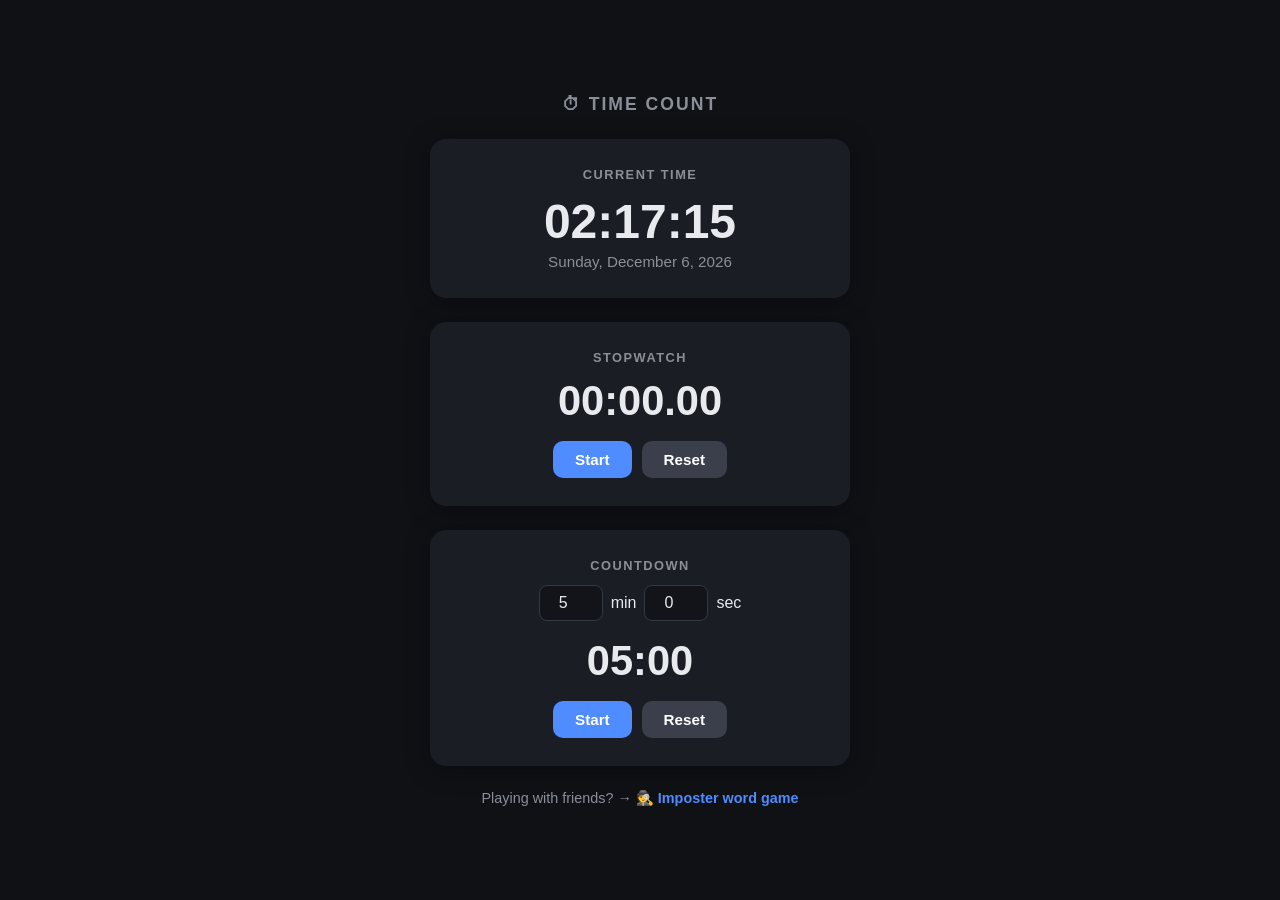
==== index.html @ ca18c896 "Add Imposter word game (pass-the-phone party game) Single-page, no-backend party game for a group sh" ====
<!DOCTYPE html>
<html lang="en">
<head>
<meta charset="UTF-8">
<meta name="viewport" content="width=device-width, initial-scale=1.0">
<title>Time Count</title>
<style>
  :root {
    --bg: #0f1115;
    --card: #1a1d24;
    --text: #e8eaed;
    --muted: #8a8f98;
    --accent: #4f8cff;
    --accent2: #34c77b;
    --danger: #ff5d5d;
  }
  * { margin: 0; padding: 0; box-sizing: border-box; }
  body {
    font-family: -apple-system, BlinkMacSystemFont, "Segoe UI", Roboto, sans-serif;
    background: var(--bg);
    color: var(--text);
    min-height: 100vh;
    display: flex;
    flex-direction: column;
    align-items: center;
    justify-content: center;
    gap: 24px;
    padding: 24px;
  }
  h1 { font-size: 1.1rem; font-weight: 600; color: var(--muted); letter-spacing: 2px; text-transform: uppercase; }
  .card {
    background: var(--card);
    border-radius: 16px;
    padding: 28px 36px;
    width: 100%;
    max-width: 420px;
    text-align: center;
    box-shadow: 0 4px 24px rgba(0,0,0,.35);
  }
  .card h2 { font-size: .8rem; font-weight: 600; color: var(--muted); letter-spacing: 1.5px; text-transform: uppercase; margin-bottom: 12px; }
  .clock { font-size: 3rem; font-weight: 700; font-variant-numeric: tabular-nums; }
  .date { color: var(--muted); margin-top: 4px; font-size: .95rem; }
  .display { font-size: 2.6rem; font-weight: 700; font-variant-numeric: tabular-nums; margin-bottom: 16px; }
  .btns { display: flex; gap: 10px; justify-content: center; flex-wrap: wrap; }
  button {
    border: none;
    border-radius: 10px;
    padding: 10px 22px;
    font-size: .95rem;
    font-weight: 600;
    cursor: pointer;
    color: #fff;
    background: var(--accent);
    transition: opacity .15s;
  }
  button:hover { opacity: .85; }
  button.stop { background: var(--danger); }
  button.reset { background: #3a3f4b; }
  .inputs { display: flex; gap: 8px; justify-content: center; margin-bottom: 16px; }
  .inputs input {
    width: 64px;
    padding: 8px;
    border-radius: 8px;
    border: 1px solid #333845;
    background: #12141a;
    color: var(--text);
    font-size: 1rem;
    text-align: center;
  }
  .inputs input:focus { outline: 2px solid var(--accent); border-color: transparent; }
  .done { color: var(--accent2); }
  .nav { color: var(--muted); font-size: .9rem; }
  .nav a { color: var(--accent); text-decoration: none; font-weight: 600; }
  .nav a:hover { text-decoration: underline; }
</style>
</head>
<body>

<h1>⏱ Time Count</h1>

<div class="card">
  <h2>Current Time</h2>
  <div class="clock" id="clock">--:--:--</div>
  <div class="date" id="date"></div>
</div>

<div class="card">
  <h2>Stopwatch</h2>
  <div class="display" id="swDisplay">00:00.00</div>
  <div class="btns">
    <button id="swStart">Start</button>
    <button id="swReset" class="reset">Reset</button>
  </div>
</div>

<div class="card">
  <h2>Countdown</h2>
  <div class="inputs">
    <input type="number" id="cdMin" min="0" max="999" value="5" aria-label="minutes"> <span style="align-self:center">min</span>
    <input type="number" id="cdSec" min="0" max="59" value="0" aria-label="seconds"> <span style="align-self:center">sec</span>
  </div>
  <div class="display" id="cdDisplay">05:00</div>
  <div class="btns">
    <button id="cdStart">Start</button>
    <button id="cdReset" class="reset">Reset</button>
  </div>
</div>

<p class="nav">Playing with friends? → <a href="./imposter/">🕵️ Imposter word game</a></p>

<script>
// ---- Live clock ----
const clockEl = document.getElementById('clock');
const dateEl = document.getElementById('date');
function tickClock() {
  const now = new Date();
  clockEl.textContent = now.toLocaleTimeString('en-GB');
  dateEl.textContent = now.toLocaleDateString(undefined, { weekday: 'long', year: 'numeric', month: 'long', day: 'numeric' });
}
tickClock();
setInterval(tickClock, 250);

// ---- Stopwatch ----
const swDisplay = document.getElementById('swDisplay');
const swStartBtn = document.getElementById('swStart');
let swRunning = false, swStartAt = 0, swElapsed = 0, swTimer = null;

function fmtSw(ms) {
  const m = Math.floor(ms / 60000);
  const s = Math.floor(ms / 1000) % 60;
  const cs = Math.floor(ms / 10) % 100;
  return `${String(m).padStart(2,'0')}:${String(s).padStart(2,'0')}.${String(cs).padStart(2,'0')}`;
}
swStartBtn.addEventListener('click', () => {
  if (!swRunning) {
    swRunning = true;
    swStartAt = Date.now() - swElapsed;
    swStartBtn.textContent = 'Stop';
    swStartBtn.classList.add('stop');
    swTimer = setInterval(() => {
      swElapsed = Date.now() - swStartAt;
      swDisplay.textContent = fmtSw(swElapsed);
    }, 33);
  } else {
    swRunning = false;
    clearInterval(swTimer);
    swStartBtn.textContent = 'Start';
    swStartBtn.classList.remove('stop');
  }
});
document.getElementById('swReset').addEventListener('click', () => {
  swRunning = false;
  clearInterval(swTimer);
  swElapsed = 0;
  swDisplay.textContent = '00:00.00';
  swStartBtn.textContent = 'Start';
  swStartBtn.classList.remove('stop');
});

// ---- Countdown ----
const cdDisplay = document.getElementById('cdDisplay');
const cdStartBtn = document.getElementById('cdStart');
const cdMin = document.getElementById('cdMin');
const cdSec = document.getElementById('cdSec');
let cdRunning = false, cdEndAt = 0, cdTimer = null;

function fmtCd(ms) {
  const total = Math.max(0, Math.ceil(ms / 1000));
  const m = Math.floor(total / 60);
  const s = total % 60;
  return `${String(m).padStart(2,'0')}:${String(s).padStart(2,'0')}`;
}
function cdInputMs() {
  return ((parseInt(cdMin.value) || 0) * 60 + (parseInt(cdSec.value) || 0)) * 1000;
}
[cdMin, cdSec].forEach(el => el.addEventListener('input', () => {
  if (!cdRunning) cdDisplay.textContent = fmtCd(cdInputMs());
}));
cdStartBtn.addEventListener('click', () => {
  if (!cdRunning) {
    const ms = cdInputMs();
    if (ms <= 0) return;
    cdRunning = true;
    cdEndAt = Date.now() + ms;
    cdDisplay.classList.remove('done');
    cdStartBtn.textContent = 'Stop';
    cdStartBtn.classList.add('stop');
    cdTimer = setInterval(() => {
      const left = cdEndAt - Date.now();
      cdDisplay.textContent = fmtCd(left);
      if (left <= 0) {
        clearInterval(cdTimer);
        cdRunning = false;
        cdDisplay.textContent = "Time's up!";
        cdDisplay.classList.add('done');
        cdStartBtn.textContent = 'Start';
        cdStartBtn.classList.remove('stop');
      }
    }, 200);
  } else {
    cdRunning = false;
    clearInterval(cdTimer);
    cdStartBtn.textContent = 'Start';
    cdStartBtn.classList.remove('stop');
  }
});
document.getElementById('cdReset').addEventListener('click', () => {
  cdRunning = false;
  clearInterval(cdTimer);
  cdDisplay.classList.remove('done');
  cdDisplay.textContent = fmtCd(cdInputMs());
  cdStartBtn.textContent = 'Start';
  cdStartBtn.classList.remove('stop');
});
</script>

</body>
</html>
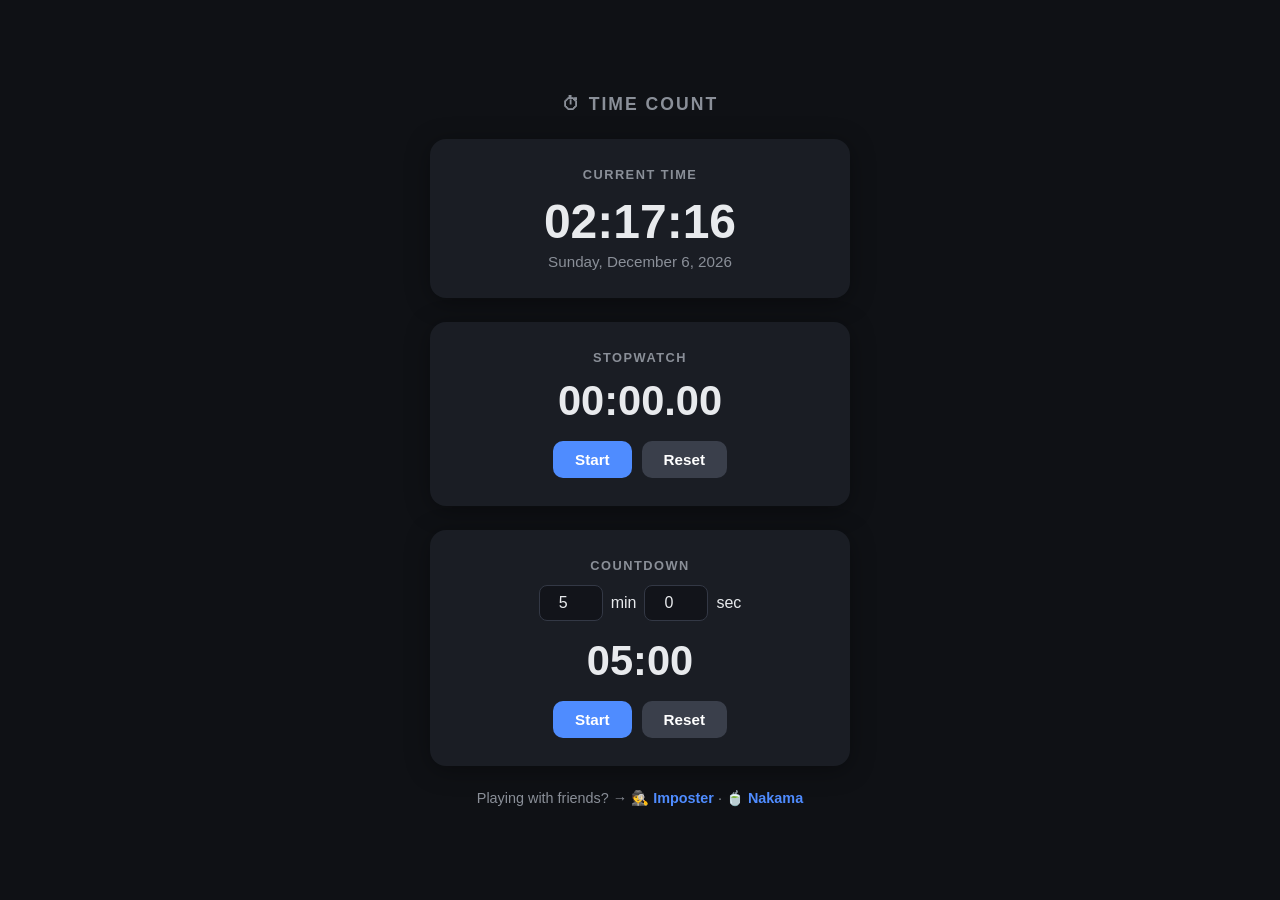
==== commit f19ee9fa: "Add Nakama: five conversation games for a group Companion to the imposter game, same one-phone-passe" ====
--- a/index.html
+++ b/index.html
@@ -106,7 +106,7 @@
   </div>
 </div>
 
-<p class="nav">Playing with friends? → <a href="./imposter/">🕵️ Imposter word game</a></p>
+<p class="nav">Playing with friends? → <a href="./imposter/">🕵️ Imposter</a> · <a href="./nakama/">🍵 Nakama</a></p>
 
 <script>
 // ---- Live clock ----
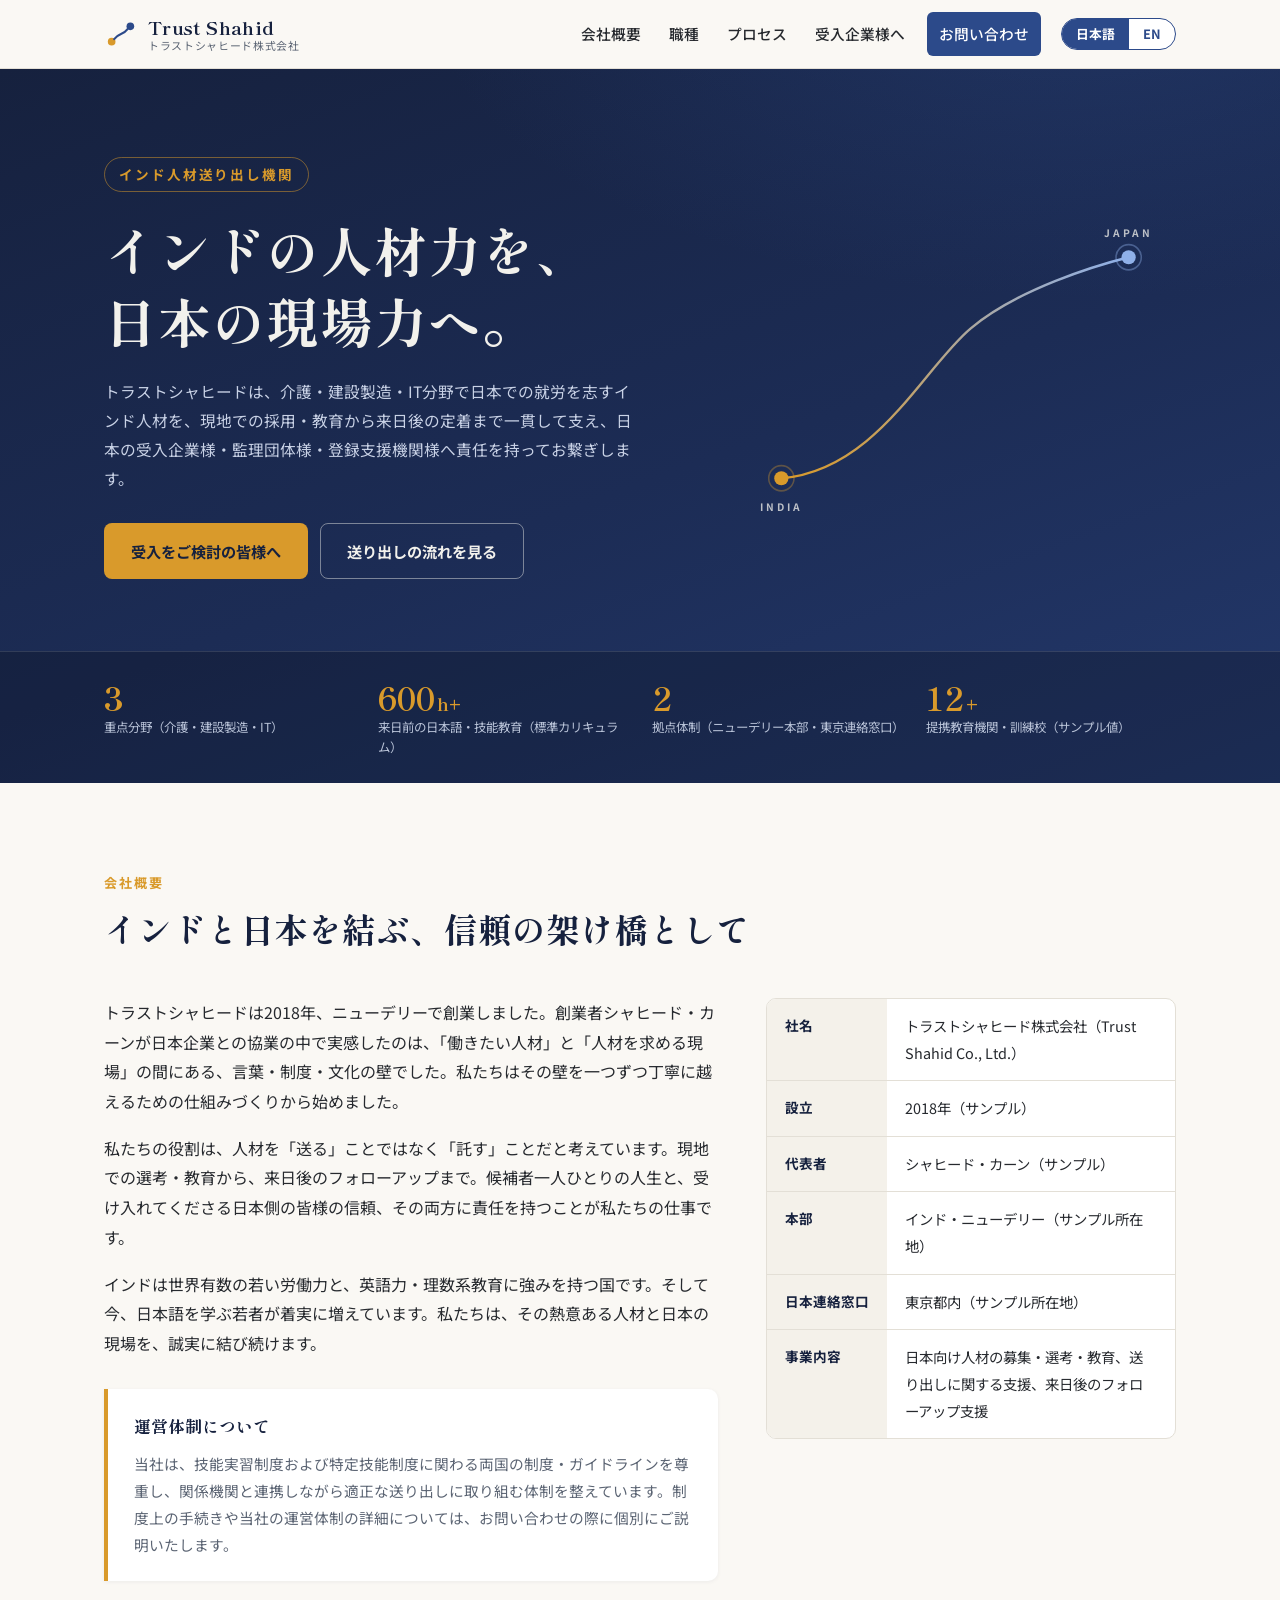
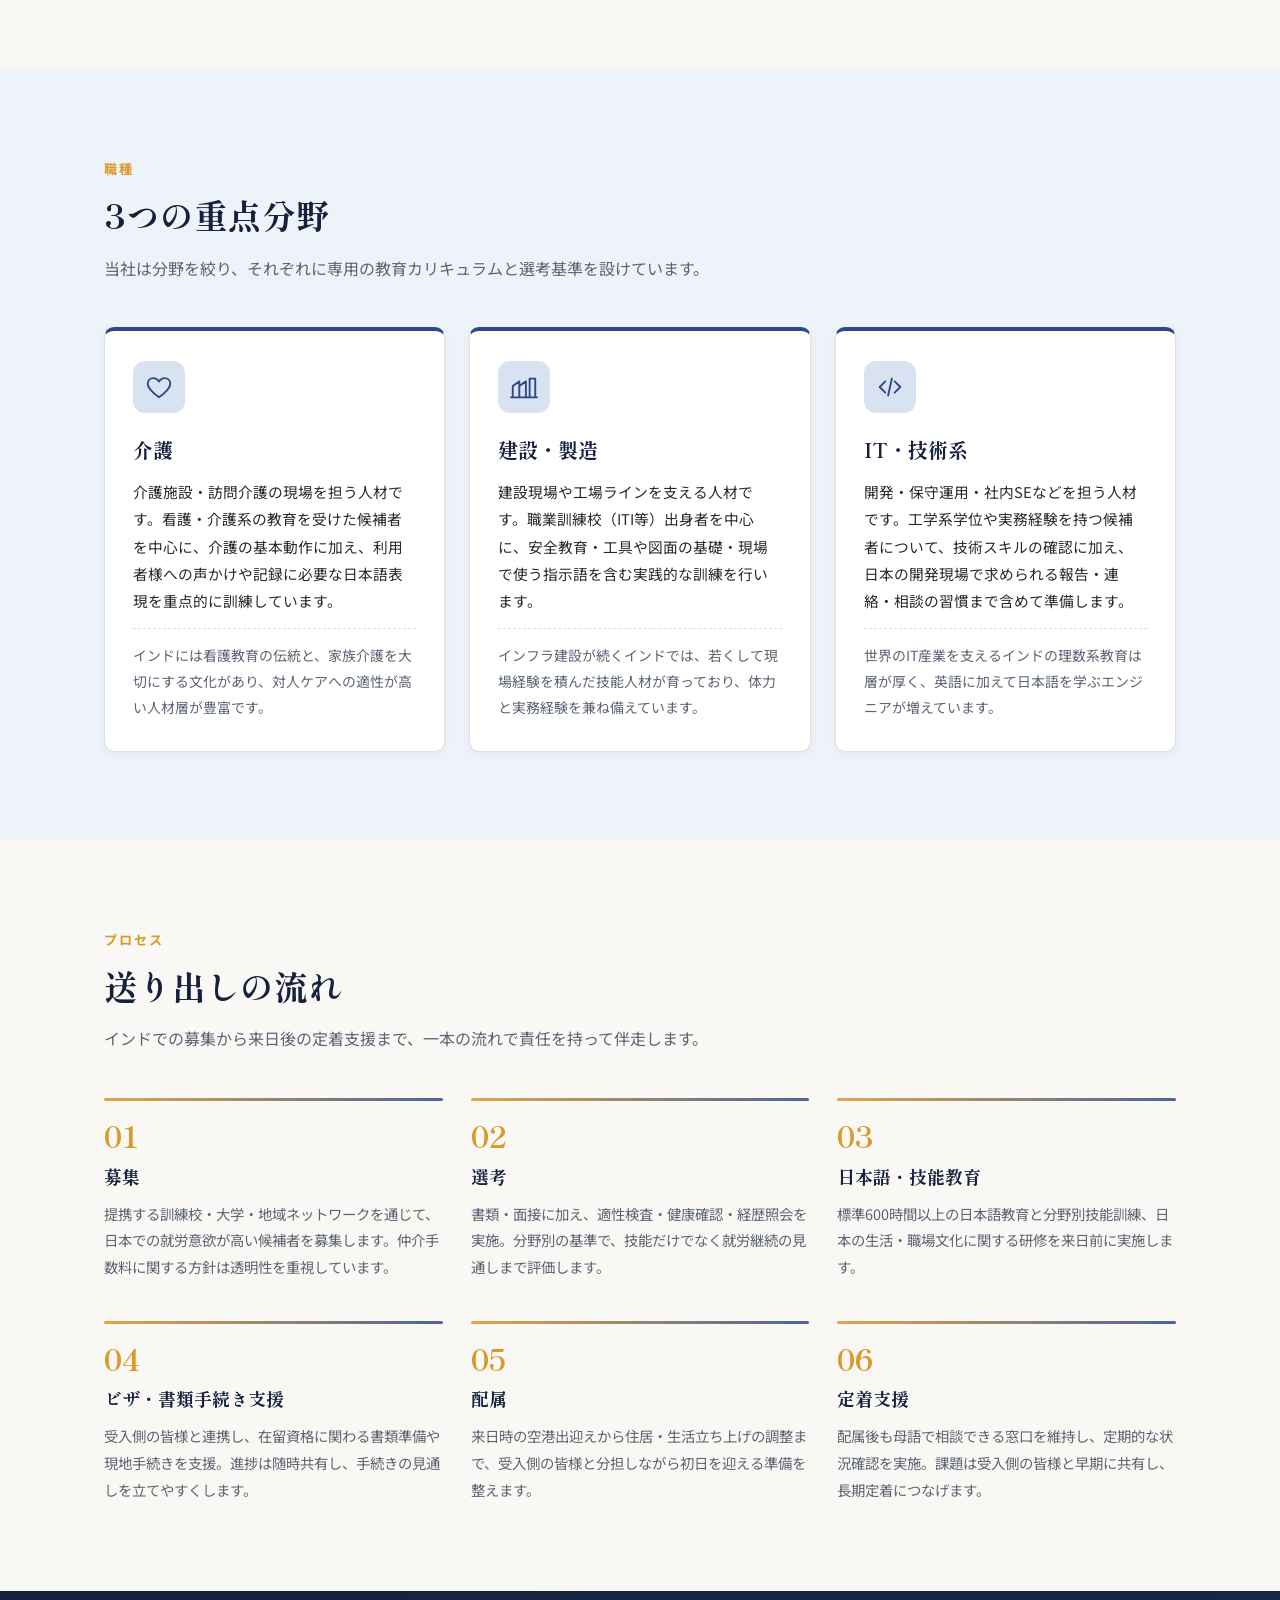
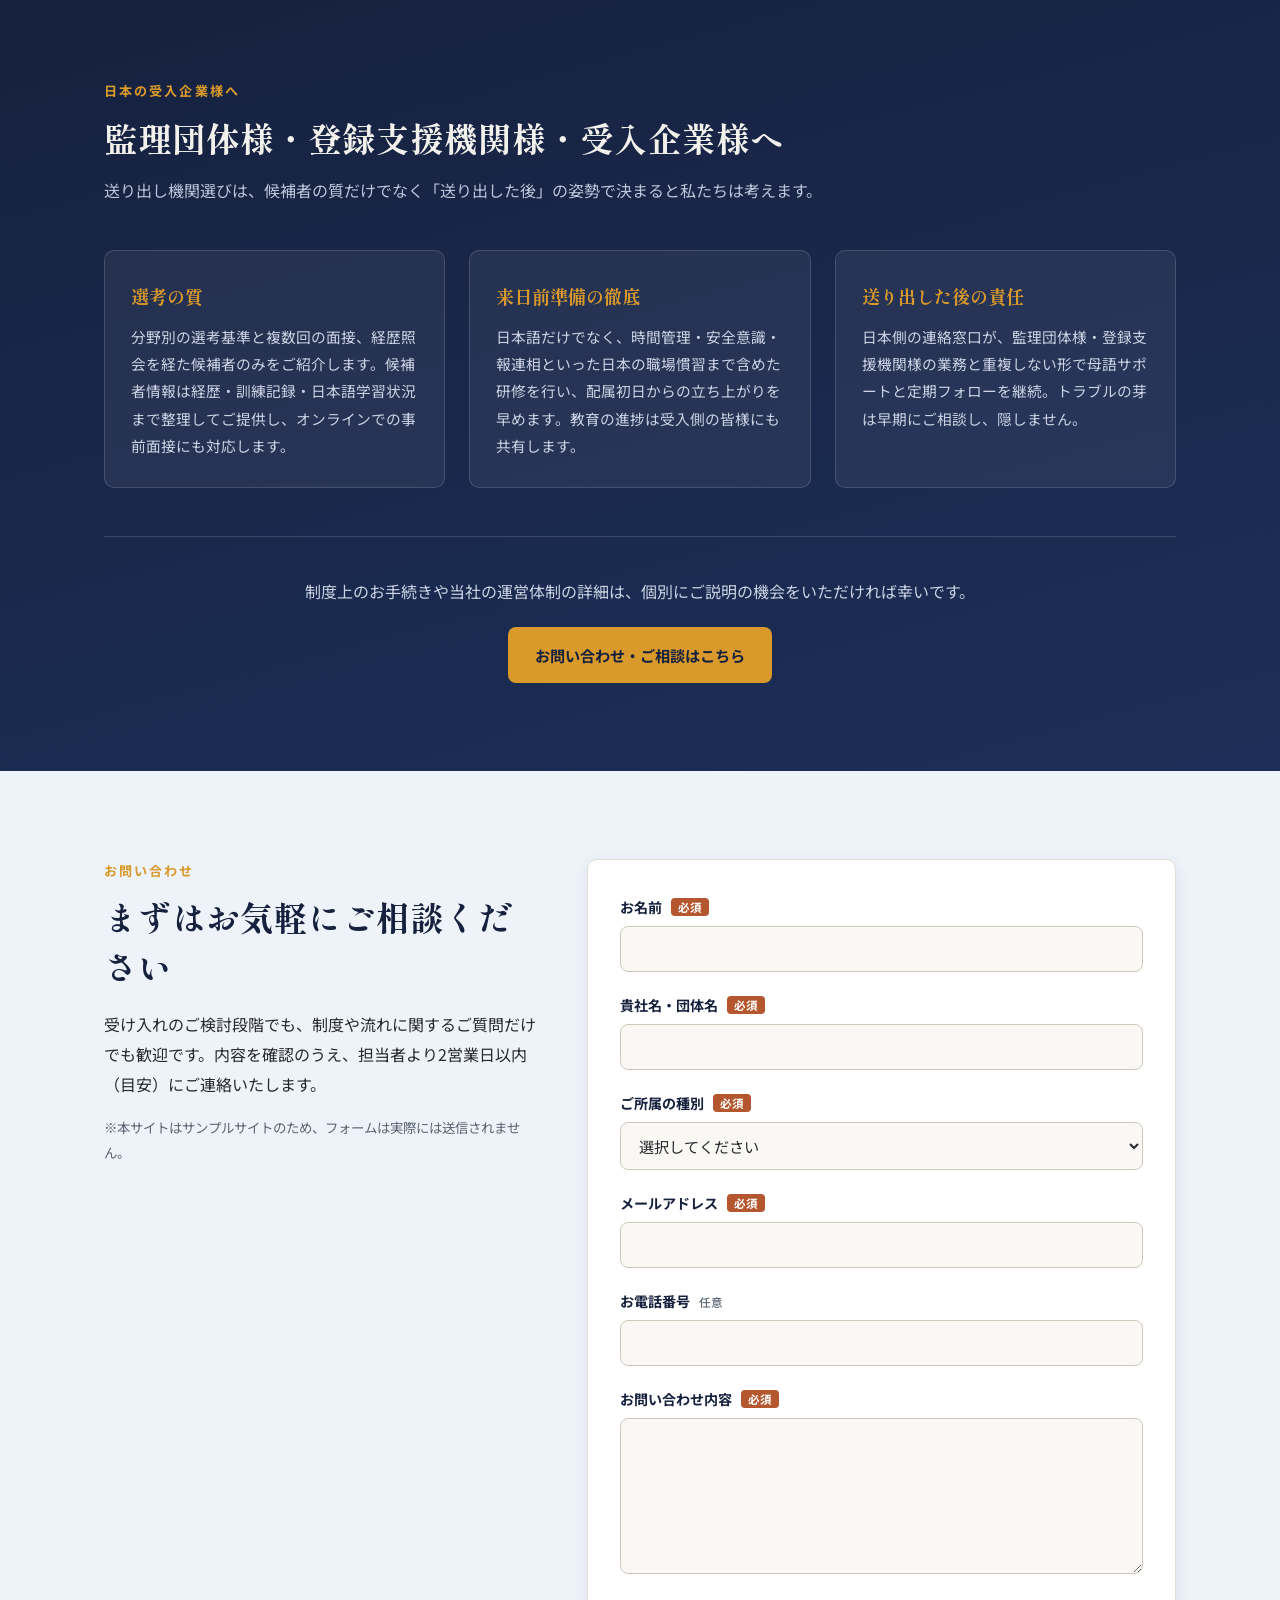
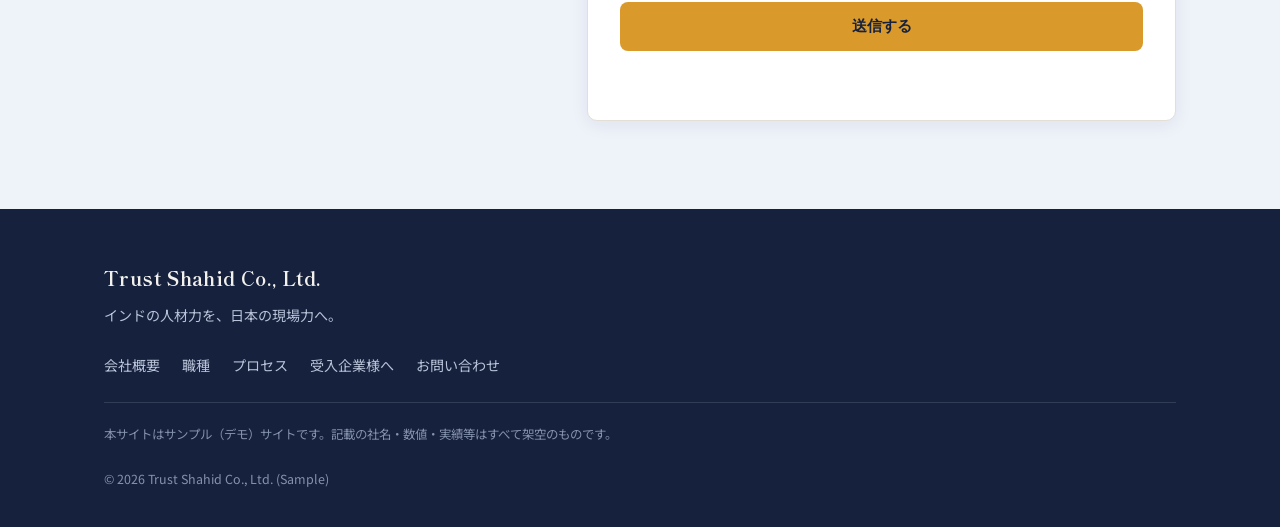
==== commit d6047728: "Build Trust Shahid sample marketing site (JP/EN, Cloudflare Pages ready) Replace the placeholder Tim" ====
--- a/index.html
+++ b/index.html
@@ -1,218 +1,480 @@
 <!DOCTYPE html>
-<html lang="en">
+<html lang="ja" data-lang="ja">
 <head>
 <meta charset="UTF-8">
 <meta name="viewport" content="width=device-width, initial-scale=1.0">
-<title>Time Count</title>
-<style>
-  :root {
-    --bg: #0f1115;
-    --card: #1a1d24;
-    --text: #e8eaed;
-    --muted: #8a8f98;
-    --accent: #4f8cff;
-    --accent2: #34c77b;
-    --danger: #ff5d5d;
-  }
-  * { margin: 0; padding: 0; box-sizing: border-box; }
-  body {
-    font-family: -apple-system, BlinkMacSystemFont, "Segoe UI", Roboto, sans-serif;
-    background: var(--bg);
-    color: var(--text);
-    min-height: 100vh;
-    display: flex;
-    flex-direction: column;
-    align-items: center;
-    justify-content: center;
-    gap: 24px;
-    padding: 24px;
-  }
-  h1 { font-size: 1.1rem; font-weight: 600; color: var(--muted); letter-spacing: 2px; text-transform: uppercase; }
-  .card {
-    background: var(--card);
-    border-radius: 16px;
-    padding: 28px 36px;
-    width: 100%;
-    max-width: 420px;
-    text-align: center;
-    box-shadow: 0 4px 24px rgba(0,0,0,.35);
-  }
-  .card h2 { font-size: .8rem; font-weight: 600; color: var(--muted); letter-spacing: 1.5px; text-transform: uppercase; margin-bottom: 12px; }
-  .clock { font-size: 3rem; font-weight: 700; font-variant-numeric: tabular-nums; }
-  .date { color: var(--muted); margin-top: 4px; font-size: .95rem; }
-  .display { font-size: 2.6rem; font-weight: 700; font-variant-numeric: tabular-nums; margin-bottom: 16px; }
-  .btns { display: flex; gap: 10px; justify-content: center; flex-wrap: wrap; }
-  button {
-    border: none;
-    border-radius: 10px;
-    padding: 10px 22px;
-    font-size: .95rem;
-    font-weight: 600;
-    cursor: pointer;
-    color: #fff;
-    background: var(--accent);
-    transition: opacity .15s;
-  }
-  button:hover { opacity: .85; }
-  button.stop { background: var(--danger); }
-  button.reset { background: #3a3f4b; }
-  .inputs { display: flex; gap: 8px; justify-content: center; margin-bottom: 16px; }
-  .inputs input {
-    width: 64px;
-    padding: 8px;
-    border-radius: 8px;
-    border: 1px solid #333845;
-    background: #12141a;
-    color: var(--text);
-    font-size: 1rem;
-    text-align: center;
-  }
-  .inputs input:focus { outline: 2px solid var(--accent); border-color: transparent; }
-  .done { color: var(--accent2); }
-  .nav { color: var(--muted); font-size: .9rem; }
-  .nav a { color: var(--accent); text-decoration: none; font-weight: 600; }
-  .nav a:hover { text-decoration: underline; }
-</style>
+<title>トラストシャヒード株式会社｜インド人材送り出し機関</title>
+<meta name="description" id="meta-desc" content="トラストシャヒードは、介護・建設製造・IT分野のインド人材を日本の受入企業様・監理団体様・登録支援機関様へお繋ぎする送り出し機関のサンプルサイトです。">
+<link rel="icon" href="assets/favicon.svg" type="image/svg+xml">
+<link rel="preconnect" href="https://fonts.googleapis.com">
+<link rel="preconnect" href="https://fonts.gstatic.com" crossorigin>
+<link href="https://fonts.googleapis.com/css2?family=Shippori+Mincho+B1:wght@500;600;700&family=Noto+Sans+JP:wght@400;500;700&display=swap" rel="stylesheet">
+<link rel="stylesheet" href="assets/css/style.css">
 </head>
 <body>
 
-<h1>⏱ Time Count</h1>
-
-<div class="card">
-  <h2>Current Time</h2>
-  <div class="clock" id="clock">--:--:--</div>
-  <div class="date" id="date"></div>
-</div>
-
-<div class="card">
-  <h2>Stopwatch</h2>
-  <div class="display" id="swDisplay">00:00.00</div>
-  <div class="btns">
-    <button id="swStart">Start</button>
-    <button id="swReset" class="reset">Reset</button>
+<a class="skip-link" href="#main">
+  <span class="ja" lang="ja">本文へスキップ</span><span class="en" lang="en">Skip to main content</span>
+</a>
+
+<header class="site-header">
+  <div class="container header-inner">
+    <a class="brand" href="#top" aria-label="Trust Shahid Co., Ltd.">
+      <svg class="brand-mark" viewBox="0 0 40 40" aria-hidden="true" focusable="false">
+        <circle cx="9" cy="29" r="4.5" fill="var(--saffron)"/>
+        <circle cx="31" cy="11" r="4.5" fill="var(--indigo)"/>
+        <path d="M12 26 C 18 18, 22 22, 28 14" fill="none" stroke="var(--indigo)" stroke-width="2.5" stroke-linecap="round"/>
+      </svg>
+      <span class="brand-text">
+        <span class="brand-name">Trust Shahid</span>
+        <span class="brand-sub ja" lang="ja">トラストシャヒード株式会社</span>
+        <span class="brand-sub en" lang="en">Trust Shahid Co., Ltd.</span>
+      </span>
+    </a>
+
+    <nav class="site-nav" id="site-nav" aria-label="メインナビゲーション">
+      <ul>
+        <li><a href="#about"><span class="ja" lang="ja">会社概要</span><span class="en" lang="en">About</span></a></li>
+        <li><a href="#sectors"><span class="ja" lang="ja">職種</span><span class="en" lang="en">Sectors</span></a></li>
+        <li><a href="#process"><span class="ja" lang="ja">プロセス</span><span class="en" lang="en">Process</span></a></li>
+        <li><a href="#partners"><span class="ja" lang="ja">受入企業様へ</span><span class="en" lang="en">For Partners</span></a></li>
+        <li><a class="nav-cta" href="#contact"><span class="ja" lang="ja">お問い合わせ</span><span class="en" lang="en">Contact</span></a></li>
+      </ul>
+    </nav>
+
+    <div class="header-tools">
+      <div class="lang-toggle" role="group" aria-label="Language / 言語">
+        <button type="button" class="lang-btn" data-set-lang="ja" lang="ja" aria-pressed="true">日本語</button>
+        <button type="button" class="lang-btn" data-set-lang="en" lang="en" aria-pressed="false">EN</button>
+      </div>
+      <button type="button" class="menu-btn" id="menu-btn" aria-expanded="false" aria-controls="site-nav">
+        <span class="menu-bars" aria-hidden="true"></span>
+        <span class="visually-hidden ja" lang="ja">メニュー</span>
+        <span class="visually-hidden en" lang="en">Menu</span>
+      </button>
+    </div>
   </div>
-</div>
-
-<div class="card">
-  <h2>Countdown</h2>
-  <div class="inputs">
-    <input type="number" id="cdMin" min="0" max="999" value="5" aria-label="minutes"> <span style="align-self:center">min</span>
-    <input type="number" id="cdSec" min="0" max="59" value="0" aria-label="seconds"> <span style="align-self:center">sec</span>
+</header>
+
+<main id="main">
+
+  <!-- ============ HERO ============ -->
+  <section class="hero" id="top">
+    <div class="container hero-inner">
+      <div class="hero-copy">
+        <p class="hero-eyebrow">
+          <span class="ja" lang="ja">インド人材送り出し機関</span>
+          <span class="en" lang="en">India-based sending organization</span>
+        </p>
+        <h1 class="hero-title">
+          <span class="ja" lang="ja">インドの人材力を、<br>日本の現場力へ。</span>
+          <span class="en" lang="en">Connecting India's talent<br>to Japan's workplaces.</span>
+        </h1>
+        <p class="hero-lead">
+          <span class="ja" lang="ja">トラストシャヒードは、介護・建設製造・IT分野で日本での就労を志すインド人材を、現地での採用・教育から来日後の定着まで一貫して支え、日本の受入企業様・監理団体様・登録支援機関様へ責任を持ってお繋ぎします。</span>
+          <span class="en" lang="en">Trust Shahid recruits, trains, and supports Indian candidates in caregiving, construction &amp; manufacturing, and IT — and connects them responsibly to Japanese companies, supervising organizations, and registered support organizations, from first interview in India to long-term retention in Japan.</span>
+        </p>
+        <div class="hero-actions">
+          <a class="btn btn-primary" href="#partners">
+            <span class="ja" lang="ja">受入をご検討の皆様へ</span>
+            <span class="en" lang="en">For receiving organizations</span>
+          </a>
+          <a class="btn btn-ghost" href="#process">
+            <span class="ja" lang="ja">送り出しの流れを見る</span>
+            <span class="en" lang="en">See how it works</span>
+          </a>
+        </div>
+      </div>
+
+      <!-- Signature element: the crossing thread — one line from India to Japan -->
+      <div class="hero-thread" aria-hidden="true">
+        <svg viewBox="0 0 560 420" preserveAspectRatio="xMidYMid meet" focusable="false">
+          <defs>
+            <linearGradient id="thread-grad" x1="0" y1="1" x2="1" y2="0">
+              <stop offset="0" stop-color="#D99A2B"/>
+              <stop offset="1" stop-color="#8FB0E8"/>
+            </linearGradient>
+          </defs>
+          <path class="thread-path" d="M60 350 C 180 340, 240 210, 300 160 S 460 80, 500 70"
+                fill="none" stroke="url(#thread-grad)" stroke-width="3" stroke-linecap="round"/>
+          <circle cx="60" cy="350" r="9" fill="#D99A2B"/>
+          <circle cx="60" cy="350" r="16" fill="none" stroke="#D99A2B" stroke-opacity=".35" stroke-width="2"/>
+          <circle cx="500" cy="70" r="9" fill="#8FB0E8"/>
+          <circle cx="500" cy="70" r="16" fill="none" stroke="#8FB0E8" stroke-opacity=".4" stroke-width="2"/>
+          <text x="60" y="392" class="thread-label" text-anchor="middle">INDIA</text>
+          <text x="500" y="44" class="thread-label" text-anchor="middle">JAPAN</text>
+        </svg>
+      </div>
+    </div>
+
+    <div class="hero-stats">
+      <div class="container stats-grid">
+        <div class="stat">
+          <span class="stat-num">3</span>
+          <span class="stat-label"><span class="ja" lang="ja">重点分野（介護・建設製造・IT）</span><span class="en" lang="en">Focus sectors: care, construction &amp; manufacturing, IT</span></span>
+        </div>
+        <div class="stat">
+          <span class="stat-num">600<span class="stat-unit">h+</span></span>
+          <span class="stat-label"><span class="ja" lang="ja">来日前の日本語・技能教育（標準カリキュラム）</span><span class="en" lang="en">Pre-departure Japanese &amp; skills training (standard curriculum)</span></span>
+        </div>
+        <div class="stat">
+          <span class="stat-num">2</span>
+          <span class="stat-label"><span class="ja" lang="ja">拠点体制（ニューデリー本部・東京連絡窓口）</span><span class="en" lang="en">Offices: New Delhi HQ &amp; Tokyo liaison desk</span></span>
+        </div>
+        <div class="stat">
+          <span class="stat-num">12<span class="stat-unit">+</span></span>
+          <span class="stat-label"><span class="ja" lang="ja">提携教育機関・訓練校（サンプル値）</span><span class="en" lang="en">Partner training institutions (sample figure)</span></span>
+        </div>
+      </div>
+    </div>
+  </section>
+
+  <!-- ============ ABOUT ============ -->
+  <section class="section" id="about">
+    <div class="container">
+      <header class="section-head">
+        <p class="section-eyebrow"><span class="ja" lang="ja">会社概要</span><span class="en" lang="en">About us</span></p>
+        <h2 class="section-title">
+          <span class="ja" lang="ja">インドと日本を結ぶ、信頼の架け橋として</span>
+          <span class="en" lang="en">A bridge of trust between India and Japan</span>
+        </h2>
+      </header>
+
+      <div class="about-grid">
+        <div class="about-story">
+          <p>
+            <span class="ja" lang="ja">トラストシャヒードは2018年、ニューデリーで創業しました。創業者シャヒード・カーンが日本企業との協業の中で実感したのは、「働きたい人材」と「人材を求める現場」の間にある、言葉・制度・文化の壁でした。私たちはその壁を一つずつ丁寧に越えるための仕組みづくりから始めました。</span>
+            <span class="en" lang="en">Trust Shahid was founded in New Delhi in 2018. Through years of collaboration with Japanese companies, founder Shahid Khan saw first-hand the walls of language, procedure, and culture standing between motivated candidates and the Japanese workplaces that need them. We started by building a system to cross those walls, one careful step at a time.</span>
+          </p>
+          <p>
+            <span class="ja" lang="ja">私たちの役割は、人材を「送る」ことではなく「託す」ことだと考えています。現地での選考・教育から、来日後のフォローアップまで。候補者一人ひとりの人生と、受け入れてくださる日本側の皆様の信頼、その両方に責任を持つことが私たちの仕事です。</span>
+            <span class="en" lang="en">We believe our role is not simply to send people, but to entrust them. From screening and training in India to follow-up after arrival, our work is to be accountable both to each candidate's life and to the trust of every receiving organization in Japan.</span>
+          </p>
+          <p>
+            <span class="ja" lang="ja">インドは世界有数の若い労働力と、英語力・理数系教育に強みを持つ国です。そして今、日本語を学ぶ若者が着実に増えています。私たちは、その熱意ある人材と日本の現場を、誠実に結び続けます。</span>
+            <span class="en" lang="en">India offers one of the world's youngest workforces, with strengths in English and STEM education — and a steadily growing number of young people studying Japanese. We connect that motivated talent to Japanese industry, with integrity.</span>
+          </p>
+
+          <div class="about-note">
+            <h3><span class="ja" lang="ja">運営体制について</span><span class="en" lang="en">About our operations</span></h3>
+            <p>
+              <span class="ja" lang="ja">当社は、技能実習制度および特定技能制度に関わる両国の制度・ガイドラインを尊重し、関係機関と連携しながら適正な送り出しに取り組む体制を整えています。制度上の手続きや当社の運営体制の詳細については、お問い合わせの際に個別にご説明いたします。</span>
+              <span class="en" lang="en">We respect the rules and guidelines of both countries governing the Technical Intern Training and Specified Skilled Worker programs, and we maintain an operational structure for proper, transparent sending in cooperation with the relevant institutions. We are happy to explain our procedures and structure in detail on inquiry.</span>
+            </p>
+          </div>
+        </div>
+
+        <dl class="company-table">
+          <div class="row">
+            <dt><span class="ja" lang="ja">社名</span><span class="en" lang="en">Company</span></dt>
+            <dd><span class="ja" lang="ja">トラストシャヒード株式会社（Trust Shahid Co., Ltd.）</span><span class="en" lang="en">Trust Shahid Co., Ltd.</span></dd>
+          </div>
+          <div class="row">
+            <dt><span class="ja" lang="ja">設立</span><span class="en" lang="en">Founded</span></dt>
+            <dd><span class="ja" lang="ja">2018年（サンプル）</span><span class="en" lang="en">2018 (sample)</span></dd>
+          </div>
+          <div class="row">
+            <dt><span class="ja" lang="ja">代表者</span><span class="en" lang="en">Representative</span></dt>
+            <dd><span class="ja" lang="ja">シャヒード・カーン（サンプル）</span><span class="en" lang="en">Shahid Khan (sample)</span></dd>
+          </div>
+          <div class="row">
+            <dt><span class="ja" lang="ja">本部</span><span class="en" lang="en">Headquarters</span></dt>
+            <dd><span class="ja" lang="ja">インド・ニューデリー（サンプル所在地）</span><span class="en" lang="en">New Delhi, India (sample address)</span></dd>
+          </div>
+          <div class="row">
+            <dt><span class="ja" lang="ja">日本連絡窓口</span><span class="en" lang="en">Japan liaison</span></dt>
+            <dd><span class="ja" lang="ja">東京都内（サンプル所在地）</span><span class="en" lang="en">Tokyo, Japan (sample address)</span></dd>
+          </div>
+          <div class="row">
+            <dt><span class="ja" lang="ja">事業内容</span><span class="en" lang="en">Business</span></dt>
+            <dd>
+              <span class="ja" lang="ja">日本向け人材の募集・選考・教育、送り出しに関する支援、来日後のフォローアップ支援</span>
+              <span class="en" lang="en">Recruitment, screening, and training of candidates for Japan; sending support; post-arrival follow-up support</span>
+            </dd>
+          </div>
+        </dl>
+      </div>
+    </div>
+  </section>
+
+  <!-- ============ SECTORS ============ -->
+  <section class="section section-tint" id="sectors">
+    <div class="container">
+      <header class="section-head">
+        <p class="section-eyebrow"><span class="ja" lang="ja">職種</span><span class="en" lang="en">Sectors</span></p>
+        <h2 class="section-title">
+          <span class="ja" lang="ja">3つの重点分野</span>
+          <span class="en" lang="en">Three focus sectors</span>
+        </h2>
+        <p class="section-lead">
+          <span class="ja" lang="ja">当社は分野を絞り、それぞれに専用の教育カリキュラムと選考基準を設けています。</span>
+          <span class="en" lang="en">We deliberately focus on three sectors, each with its own dedicated training curriculum and screening standards.</span>
+        </p>
+      </header>
+
+      <div class="sector-grid">
+        <article class="sector-card">
+          <div class="sector-icon" aria-hidden="true">
+            <svg viewBox="0 0 32 32" focusable="false"><path d="M16 27 C 9 22, 4 17.5, 4 12.5 C 4 9, 6.6 6.5, 10 6.5 C 12.4 6.5, 14.7 8, 16 10.2 C 17.3 8, 19.6 6.5, 22 6.5 C 25.4 6.5, 28 9, 28 12.5 C 28 17.5, 23 22, 16 27 Z" fill="none" stroke="currentColor" stroke-width="2" stroke-linejoin="round"/></svg>
+          </div>
+          <h3><span class="ja" lang="ja">介護</span><span class="en" lang="en">Caregiving</span></h3>
+          <p>
+            <span class="ja" lang="ja">介護施設・訪問介護の現場を担う人材です。看護・介護系の教育を受けた候補者を中心に、介護の基本動作に加え、利用者様への声かけや記録に必要な日本語表現を重点的に訓練しています。</span>
+            <span class="en" lang="en">Candidates for care facilities and home-care services. Drawing mainly on candidates with nursing or care backgrounds, our training covers fundamental care skills plus the specific Japanese needed for resident communication and care records.</span>
+          </p>
+          <p class="sector-fit">
+            <span class="ja" lang="ja">インドには看護教育の伝統と、家族介護を大切にする文化があり、対人ケアへの適性が高い人材層が豊富です。</span>
+            <span class="en" lang="en">India's strong nursing-education tradition and family-care culture produce a deep pool of candidates well suited to person-centered care.</span>
+          </p>
+        </article>
+
+        <article class="sector-card">
+          <div class="sector-icon" aria-hidden="true">
+            <svg viewBox="0 0 32 32" focusable="false"><path d="M4 27 L4 15 L11 10 L11 27 M11 15 L18 10 L18 27 M22 27 L22 7 L28 7 L28 27 M2 27 L30 27" fill="none" stroke="currentColor" stroke-width="2" stroke-linejoin="round" stroke-linecap="round"/></svg>
+          </div>
+          <h3><span class="ja" lang="ja">建設・製造</span><span class="en" lang="en">Construction &amp; Manufacturing</span></h3>
+          <p>
+            <span class="ja" lang="ja">建設現場や工場ラインを支える人材です。職業訓練校（ITI等）出身者を中心に、安全教育・工具や図面の基礎・現場で使う指示語を含む実践的な訓練を行います。</span>
+            <span class="en" lang="en">Candidates for construction sites and factory lines, primarily graduates of India's industrial training institutes (ITIs). Training is practical: safety fundamentals, tools and drawings, and the workplace Japanese used for on-site instructions.</span>
+          </p>
+          <p class="sector-fit">
+            <span class="ja" lang="ja">インフラ建設が続くインドでは、若くして現場経験を積んだ技能人材が育っており、体力と実務経験を兼ね備えています。</span>
+            <span class="en" lang="en">India's ongoing infrastructure boom develops young workers who combine physical readiness with real site experience.</span>
+          </p>
+        </article>
+
+        <article class="sector-card">
+          <div class="sector-icon" aria-hidden="true">
+            <svg viewBox="0 0 32 32" focusable="false"><path d="M11 10 L5 16 L11 22 M21 10 L27 16 L21 22 M18 7 L14 25" fill="none" stroke="currentColor" stroke-width="2" stroke-linejoin="round" stroke-linecap="round"/></svg>
+          </div>
+          <h3><span class="ja" lang="ja">IT・技術系</span><span class="en" lang="en">IT &amp; Engineering</span></h3>
+          <p>
+            <span class="ja" lang="ja">開発・保守運用・社内SEなどを担う人材です。工学系学位や実務経験を持つ候補者について、技術スキルの確認に加え、日本の開発現場で求められる報告・連絡・相談の習慣まで含めて準備します。</span>
+            <span class="en" lang="en">Candidates for development, operations, and in-house engineering roles. For candidates with engineering degrees or work experience, we verify technical skills and also prepare them for the reporting and communication habits expected in Japanese development teams.</span>
+          </p>
+          <p class="sector-fit">
+            <span class="ja" lang="ja">世界のIT産業を支えるインドの理数系教育は層が厚く、英語に加えて日本語を学ぶエンジニアが増えています。</span>
+            <span class="en" lang="en">India's STEM pipeline powers the global IT industry — and a growing number of its engineers are adding Japanese to their English.</span>
+          </p>
+        </article>
+      </div>
+    </div>
+  </section>
+
+  <!-- ============ PROCESS ============ -->
+  <section class="section" id="process">
+    <div class="container">
+      <header class="section-head">
+        <p class="section-eyebrow"><span class="ja" lang="ja">プロセス</span><span class="en" lang="en">Process</span></p>
+        <h2 class="section-title">
+          <span class="ja" lang="ja">送り出しの流れ</span>
+          <span class="en" lang="en">How it works</span>
+        </h2>
+        <p class="section-lead">
+          <span class="ja" lang="ja">インドでの募集から来日後の定着支援まで、一本の流れで責任を持って伴走します。</span>
+          <span class="en" lang="en">One continuous flow, from recruitment in India to settled, supported workers in Japan.</span>
+        </p>
+      </header>
+
+      <ol class="process-steps">
+        <li class="step">
+          <span class="step-num" aria-hidden="true">01</span>
+          <h3><span class="ja" lang="ja">募集</span><span class="en" lang="en">Recruitment</span></h3>
+          <p>
+            <span class="ja" lang="ja">提携する訓練校・大学・地域ネットワークを通じて、日本での就労意欲が高い候補者を募集します。仲介手数料に関する方針は透明性を重視しています。</span>
+            <span class="en" lang="en">We recruit motivated candidates through partner training schools, universities, and community networks, with a transparent policy on recruitment fees.</span>
+          </p>
+        </li>
+        <li class="step">
+          <span class="step-num" aria-hidden="true">02</span>
+          <h3><span class="ja" lang="ja">選考</span><span class="en" lang="en">Screening</span></h3>
+          <p>
+            <span class="ja" lang="ja">書類・面接に加え、適性検査・健康確認・経歴照会を実施。分野別の基準で、技能だけでなく就労継続の見通しまで評価します。</span>
+            <span class="en" lang="en">Documents and interviews plus aptitude testing, health checks, and background verification — sector-specific standards that assess not just skill but likelihood of long-term success.</span>
+          </p>
+        </li>
+        <li class="step">
+          <span class="step-num" aria-hidden="true">03</span>
+          <h3><span class="ja" lang="ja">日本語・技能教育</span><span class="en" lang="en">Language &amp; skills training</span></h3>
+          <p>
+            <span class="ja" lang="ja">標準600時間以上の日本語教育と分野別技能訓練、日本の生活・職場文化に関する研修を来日前に実施します。</span>
+            <span class="en" lang="en">600+ hours of Japanese-language study, sector-specific skills training, and orientation on Japanese life and workplace culture — all before departure.</span>
+          </p>
+        </li>
+        <li class="step">
+          <span class="step-num" aria-hidden="true">04</span>
+          <h3><span class="ja" lang="ja">ビザ・書類手続き支援</span><span class="en" lang="en">Visa &amp; documentation</span></h3>
+          <p>
+            <span class="ja" lang="ja">受入側の皆様と連携し、在留資格に関わる書類準備や現地手続きを支援。進捗は随時共有し、手続きの見通しを立てやすくします。</span>
+            <span class="en" lang="en">Working with the receiving side, we support document preparation and India-side procedures for the visa process, sharing progress so timelines stay predictable.</span>
+          </p>
+        </li>
+        <li class="step">
+          <span class="step-num" aria-hidden="true">05</span>
+          <h3><span class="ja" lang="ja">配属</span><span class="en" lang="en">Placement</span></h3>
+          <p>
+            <span class="ja" lang="ja">来日時の空港出迎えから住居・生活立ち上げの調整まで、受入側の皆様と分担しながら初日を迎える準備を整えます。</span>
+            <span class="en" lang="en">From airport pickup to housing and life setup, we coordinate with the receiving side so every candidate is ready for day one.</span>
+          </p>
+        </li>
+        <li class="step">
+          <span class="step-num" aria-hidden="true">06</span>
+          <h3><span class="ja" lang="ja">定着支援</span><span class="en" lang="en">Post-placement support</span></h3>
+          <p>
+            <span class="ja" lang="ja">配属後も母語で相談できる窓口を維持し、定期的な状況確認を実施。課題は受入側の皆様と早期に共有し、長期定着につなげます。</span>
+            <span class="en" lang="en">A native-language help line and regular check-ins continue after placement. Issues are flagged to the receiving side early, supporting long-term retention.</span>
+          </p>
+        </li>
+      </ol>
+    </div>
+  </section>
+
+  <!-- ============ FOR PARTNERS ============ -->
+  <section class="section section-dark" id="partners">
+    <div class="container">
+      <header class="section-head">
+        <p class="section-eyebrow"><span class="ja" lang="ja">日本の受入企業様へ</span><span class="en" lang="en">For Japanese partners</span></p>
+        <h2 class="section-title">
+          <span class="ja" lang="ja">監理団体様・登録支援機関様・受入企業様へ</span>
+          <span class="en" lang="en">To supervising organizations, registered support organizations, and employers</span>
+        </h2>
+        <p class="section-lead">
+          <span class="ja" lang="ja">送り出し機関選びは、候補者の質だけでなく「送り出した後」の姿勢で決まると私たちは考えます。</span>
+          <span class="en" lang="en">Choosing a sending organization is not just about candidate quality — it is about how the organization behaves after sending. That is where we aim to earn your trust.</span>
+        </p>
+      </header>
+
+      <div class="pillar-grid">
+        <article class="pillar">
+          <h3><span class="ja" lang="ja">選考の質</span><span class="en" lang="en">Rigorous screening</span></h3>
+          <p>
+            <span class="ja" lang="ja">分野別の選考基準と複数回の面接、経歴照会を経た候補者のみをご紹介します。候補者情報は経歴・訓練記録・日本語学習状況まで整理してご提供し、オンラインでの事前面接にも対応します。</span>
+            <span class="en" lang="en">We introduce only candidates who pass sector-specific screening, multiple interviews, and background checks. You receive organized profiles — history, training records, Japanese progress — and can interview candidates online before deciding.</span>
+          </p>
+        </article>
+        <article class="pillar">
+          <h3><span class="ja" lang="ja">来日前準備の徹底</span><span class="en" lang="en">Thorough pre-departure preparation</span></h3>
+          <p>
+            <span class="ja" lang="ja">日本語だけでなく、時間管理・安全意識・報連相といった日本の職場慣習まで含めた研修を行い、配属初日からの立ち上がりを早めます。教育の進捗は受入側の皆様にも共有します。</span>
+            <span class="en" lang="en">Training covers not just language but Japanese workplace norms — punctuality, safety awareness, structured reporting — so candidates contribute from day one. Training progress is shared with you throughout.</span>
+          </p>
+        </article>
+        <article class="pillar">
+          <h3><span class="ja" lang="ja">送り出した後の責任</span><span class="en" lang="en">Accountability after sending</span></h3>
+          <p>
+            <span class="ja" lang="ja">日本側の連絡窓口が、監理団体様・登録支援機関様の業務と重複しない形で母語サポートと定期フォローを継続。トラブルの芽は早期にご相談し、隠しません。</span>
+            <span class="en" lang="en">Our Japan liaison desk provides ongoing native-language support and regular follow-ups, designed to complement — not duplicate — the work of supervising and support organizations. Emerging issues are raised with you early, never hidden.</span>
+          </p>
+        </article>
+      </div>
+
+      <div class="partner-cta">
+        <p>
+          <span class="ja" lang="ja">制度上のお手続きや当社の運営体制の詳細は、個別にご説明の機会をいただければ幸いです。</span>
+          <span class="en" lang="en">We would welcome the opportunity to explain our procedures and operational structure in detail.</span>
+        </p>
+        <a class="btn btn-saffron" href="#contact">
+          <span class="ja" lang="ja">お問い合わせ・ご相談はこちら</span>
+          <span class="en" lang="en">Get in touch</span>
+        </a>
+      </div>
+    </div>
+  </section>
+
+  <!-- ============ CONTACT ============ -->
+  <section class="section section-tint" id="contact">
+    <div class="container contact-grid">
+      <div class="contact-intro">
+        <header class="section-head">
+          <p class="section-eyebrow"><span class="ja" lang="ja">お問い合わせ</span><span class="en" lang="en">Contact</span></p>
+          <h2 class="section-title">
+            <span class="ja" lang="ja">まずはお気軽にご相談ください</span>
+            <span class="en" lang="en">Start the conversation</span>
+          </h2>
+        </header>
+        <p>
+          <span class="ja" lang="ja">受け入れのご検討段階でも、制度や流れに関するご質問だけでも歓迎です。内容を確認のうえ、担当者より2営業日以内（目安）にご連絡いたします。</span>
+          <span class="en" lang="en">Whether you are actively planning to receive workers or simply have questions about the process, we are glad to hear from you. We aim to respond within two business days.</span>
+        </p>
+        <p class="contact-note">
+          <span class="ja" lang="ja">※本サイトはサンプルサイトのため、フォームは実際には送信されません。</span>
+          <span class="en" lang="en">* This is a sample website; the form does not actually send.</span>
+        </p>
+      </div>
+
+      <!--
+        Sample site: frontend only. In production, wire the submit handler in
+        assets/js/main.js to a real endpoint (e.g. a Cloudflare Pages Function
+        at /functions/api/contact.js, or a form service) — see the marked
+        comment in main.js.
+      -->
+      <form class="contact-form" id="contact-form" novalidate>
+        <div class="field">
+          <label for="f-name"><span class="ja" lang="ja">お名前 <em>必須</em></span><span class="en" lang="en">Name <em>required</em></span></label>
+          <input id="f-name" name="name" type="text" autocomplete="name" required>
+        </div>
+        <div class="field">
+          <label for="f-company"><span class="ja" lang="ja">貴社名・団体名 <em>必須</em></span><span class="en" lang="en">Company / organization <em>required</em></span></label>
+          <input id="f-company" name="company" type="text" autocomplete="organization" required>
+        </div>
+        <div class="field">
+          <label for="f-orgtype"><span class="ja" lang="ja">ご所属の種別 <em>必須</em></span><span class="en" lang="en">Organization type <em>required</em></span></label>
+          <select id="f-orgtype" name="orgType" required>
+            <option value="" data-ja="選択してください" data-en="Please select">選択してください</option>
+            <option value="kanri" data-ja="監理団体" data-en="Supervising organization (Kanri Dantai)">監理団体</option>
+            <option value="touroku" data-ja="登録支援機関" data-en="Registered support organization (Touroku Shien Kikan)">登録支援機関</option>
+            <option value="kigyou" data-ja="企業" data-en="Employer / company">企業</option>
+            <option value="other" data-ja="その他" data-en="Other">その他</option>
+          </select>
+        </div>
+        <div class="field">
+          <label for="f-email"><span class="ja" lang="ja">メールアドレス <em>必須</em></span><span class="en" lang="en">Email <em>required</em></span></label>
+          <input id="f-email" name="email" type="email" autocomplete="email" required>
+        </div>
+        <div class="field">
+          <label for="f-phone"><span class="ja" lang="ja">お電話番号 <span class="opt">任意</span></span><span class="en" lang="en">Phone <span class="opt">optional</span></span></label>
+          <input id="f-phone" name="phone" type="tel" autocomplete="tel">
+        </div>
+        <div class="field">
+          <label for="f-message"><span class="ja" lang="ja">お問い合わせ内容 <em>必須</em></span><span class="en" lang="en">Message <em>required</em></span></label>
+          <textarea id="f-message" name="message" rows="6" required></textarea>
+        </div>
+        <button type="submit" class="btn btn-primary btn-block">
+          <span class="ja" lang="ja">送信する</span><span class="en" lang="en">Send message</span>
+        </button>
+        <p class="form-status" id="form-status" role="status" aria-live="polite"></p>
+      </form>
+    </div>
+  </section>
+
+</main>
+
+<footer class="site-footer">
+  <div class="container footer-inner">
+    <div class="footer-brand">
+      <span class="brand-name">Trust Shahid Co., Ltd.</span>
+      <p>
+        <span class="ja" lang="ja">インドの人材力を、日本の現場力へ。</span>
+        <span class="en" lang="en">Connecting India's talent to Japan's workplaces.</span>
+      </p>
+    </div>
+    <nav class="footer-nav" aria-label="フッターナビゲーション">
+      <ul>
+        <li><a href="#about"><span class="ja" lang="ja">会社概要</span><span class="en" lang="en">About</span></a></li>
+        <li><a href="#sectors"><span class="ja" lang="ja">職種</span><span class="en" lang="en">Sectors</span></a></li>
+        <li><a href="#process"><span class="ja" lang="ja">プロセス</span><span class="en" lang="en">Process</span></a></li>
+        <li><a href="#partners"><span class="ja" lang="ja">受入企業様へ</span><span class="en" lang="en">For Partners</span></a></li>
+        <li><a href="#contact"><span class="ja" lang="ja">お問い合わせ</span><span class="en" lang="en">Contact</span></a></li>
+      </ul>
+    </nav>
+    <p class="footer-note">
+      <span class="ja" lang="ja">本サイトはサンプル（デモ）サイトです。記載の社名・数値・実績等はすべて架空のものです。</span>
+      <span class="en" lang="en">This is a sample (demo) website. All names, figures, and claims are fictitious.</span>
+    </p>
+    <p class="footer-copy">&copy; 2026 Trust Shahid Co., Ltd. (Sample)</p>
   </div>
-  <div class="display" id="cdDisplay">05:00</div>
-  <div class="btns">
-    <button id="cdStart">Start</button>
-    <button id="cdReset" class="reset">Reset</button>
-  </div>
-</div>
-
-<p class="nav">Playing with friends? → <a href="./imposter/">🕵️ Imposter</a> · <a href="./nakama/">🍵 Nakama</a></p>
-
-<script>
-// ---- Live clock ----
-const clockEl = document.getElementById('clock');
-const dateEl = document.getElementById('date');
-function tickClock() {
-  const now = new Date();
-  clockEl.textContent = now.toLocaleTimeString('en-GB');
-  dateEl.textContent = now.toLocaleDateString(undefined, { weekday: 'long', year: 'numeric', month: 'long', day: 'numeric' });
-}
-tickClock();
-setInterval(tickClock, 250);
-
-// ---- Stopwatch ----
-const swDisplay = document.getElementById('swDisplay');
-const swStartBtn = document.getElementById('swStart');
-let swRunning = false, swStartAt = 0, swElapsed = 0, swTimer = null;
-
-function fmtSw(ms) {
-  const m = Math.floor(ms / 60000);
-  const s = Math.floor(ms / 1000) % 60;
-  const cs = Math.floor(ms / 10) % 100;
-  return `${String(m).padStart(2,'0')}:${String(s).padStart(2,'0')}.${String(cs).padStart(2,'0')}`;
-}
-swStartBtn.addEventListener('click', () => {
-  if (!swRunning) {
-    swRunning = true;
-    swStartAt = Date.now() - swElapsed;
-    swStartBtn.textContent = 'Stop';
-    swStartBtn.classList.add('stop');
-    swTimer = setInterval(() => {
-      swElapsed = Date.now() - swStartAt;
-      swDisplay.textContent = fmtSw(swElapsed);
-    }, 33);
-  } else {
-    swRunning = false;
-    clearInterval(swTimer);
-    swStartBtn.textContent = 'Start';
-    swStartBtn.classList.remove('stop');
-  }
-});
-document.getElementById('swReset').addEventListener('click', () => {
-  swRunning = false;
-  clearInterval(swTimer);
-  swElapsed = 0;
-  swDisplay.textContent = '00:00.00';
-  swStartBtn.textContent = 'Start';
-  swStartBtn.classList.remove('stop');
-});
-
-// ---- Countdown ----
-const cdDisplay = document.getElementById('cdDisplay');
-const cdStartBtn = document.getElementById('cdStart');
-const cdMin = document.getElementById('cdMin');
-const cdSec = document.getElementById('cdSec');
-let cdRunning = false, cdEndAt = 0, cdTimer = null;
-
-function fmtCd(ms) {
-  const total = Math.max(0, Math.ceil(ms / 1000));
-  const m = Math.floor(total / 60);
-  const s = total % 60;
-  return `${String(m).padStart(2,'0')}:${String(s).padStart(2,'0')}`;
-}
-function cdInputMs() {
-  return ((parseInt(cdMin.value) || 0) * 60 + (parseInt(cdSec.value) || 0)) * 1000;
-}
-[cdMin, cdSec].forEach(el => el.addEventListener('input', () => {
-  if (!cdRunning) cdDisplay.textContent = fmtCd(cdInputMs());
-}));
-cdStartBtn.addEventListener('click', () => {
-  if (!cdRunning) {
-    const ms = cdInputMs();
-    if (ms <= 0) return;
-    cdRunning = true;
-    cdEndAt = Date.now() + ms;
-    cdDisplay.classList.remove('done');
-    cdStartBtn.textContent = 'Stop';
-    cdStartBtn.classList.add('stop');
-    cdTimer = setInterval(() => {
-      const left = cdEndAt - Date.now();
-      cdDisplay.textContent = fmtCd(left);
-      if (left <= 0) {
-        clearInterval(cdTimer);
-        cdRunning = false;
-        cdDisplay.textContent = "Time's up!";
-        cdDisplay.classList.add('done');
-        cdStartBtn.textContent = 'Start';
-        cdStartBtn.classList.remove('stop');
-      }
-    }, 200);
-  } else {
-    cdRunning = false;
-    clearInterval(cdTimer);
-    cdStartBtn.textContent = 'Start';
-    cdStartBtn.classList.remove('stop');
-  }
-});
-document.getElementById('cdReset').addEventListener('click', () => {
-  cdRunning = false;
-  clearInterval(cdTimer);
-  cdDisplay.classList.remove('done');
-  cdDisplay.textContent = fmtCd(cdInputMs());
-  cdStartBtn.textContent = 'Start';
-  cdStartBtn.classList.remove('stop');
-});
-</script>
-
+</footer>
+
+<script src="assets/js/main.js"></script>
 </body>
 </html>
--- a/assets/css/style.css
+++ b/assets/css/style.css
@@ -0,0 +1,589 @@
+/* ==========================================================================
+   Trust Shahid Co., Ltd. — sample marketing site
+   Design concept: 藍 (ai / indigo) — the dye that traveled from India to
+   Japan. The palette is the bridge.
+
+   Palette:
+     --ink      #16213E  藍鉄 deep indigo-navy (hero, footer, dark sections)
+     --indigo   #2C4A8A  藍 working indigo (headings, links, icons)
+     --mist     #D9E2F0  縹 pale indigo tint (tints, borders)
+     --paper    #FAF8F4  生成り warm off-white (page ground)
+     --saffron  #D99A2B  鬱金 marigold gold (accent — used sparingly)
+     --sumi     #26292E  墨 body text
+   Type: Shippori Mincho B1 (display) + Noto Sans JP (body)
+   ========================================================================== */
+
+:root {
+  --ink: #16213E;
+  --indigo: #2C4A8A;
+  --mist: #D9E2F0;
+  --paper: #FAF8F4;
+  --saffron: #D99A2B;
+  --sumi: #26292E;
+
+  --paper-card: #FFFFFF;
+  --muted: #5B6473;
+  --line: #E3DFD6;
+
+  --font-display: "Shippori Mincho B1", "Hiragino Mincho ProN", "Yu Mincho", serif;
+  --font-body: "Noto Sans JP", "Hiragino Kaku Gothic ProN", "Yu Gothic", sans-serif;
+
+  --radius: 10px;
+  --container: 1120px;
+}
+
+* { margin: 0; padding: 0; box-sizing: border-box; }
+
+html { scroll-behavior: smooth; scroll-padding-top: 84px; }
+
+body {
+  font-family: var(--font-body);
+  color: var(--sumi);
+  background: var(--paper);
+  line-height: 1.85;
+  font-size: 1rem;
+  -webkit-font-smoothing: antialiased;
+}
+
+/* ---- Language toggle: exactly one language visible at a time ---- */
+html[data-lang="ja"] .en { display: none !important; }
+html[data-lang="en"] .ja { display: none !important; }
+/* English reads better with slightly tighter leading */
+html[data-lang="en"] body { line-height: 1.7; }
+
+img, svg { max-width: 100%; }
+
+.container {
+  max-width: var(--container);
+  margin: 0 auto;
+  padding: 0 24px;
+}
+
+.visually-hidden {
+  position: absolute; width: 1px; height: 1px;
+  margin: -1px; padding: 0; overflow: hidden;
+  clip: rect(0 0 0 0); white-space: nowrap; border: 0;
+}
+
+.skip-link {
+  position: absolute; left: 16px; top: -60px; z-index: 100;
+  background: var(--ink); color: #fff;
+  padding: 10px 18px; border-radius: 0 0 8px 8px;
+  text-decoration: none; transition: top .15s ease;
+}
+.skip-link:focus { top: 0; }
+
+/* Visible keyboard focus everywhere */
+:focus-visible {
+  outline: 3px solid var(--saffron);
+  outline-offset: 2px;
+  border-radius: 3px;
+}
+
+/* ==========================================================================
+   Header
+   ========================================================================== */
+.site-header {
+  position: sticky; top: 0; z-index: 50;
+  background: rgba(250, 248, 244, .94);
+  backdrop-filter: blur(8px);
+  border-bottom: 1px solid var(--line);
+}
+
+.header-inner {
+  display: flex; align-items: center; gap: 20px;
+  min-height: 68px;
+}
+
+.brand {
+  display: flex; align-items: center; gap: 10px;
+  text-decoration: none; color: var(--ink);
+  margin-right: auto;
+}
+.brand-mark { width: 34px; height: 34px; flex: none; }
+.brand-text { display: flex; flex-direction: column; line-height: 1.2; }
+.brand-name {
+  font-family: var(--font-display);
+  font-weight: 700; font-size: 1.15rem; letter-spacing: .02em;
+}
+.brand-sub { font-size: .68rem; color: var(--muted); letter-spacing: .06em; }
+
+.site-nav ul {
+  display: flex; align-items: center; gap: 4px;
+  list-style: none;
+}
+.site-nav a {
+  display: block; padding: 8px 12px;
+  text-decoration: none; color: var(--sumi);
+  font-size: .92rem; font-weight: 500;
+  border-radius: 6px;
+}
+.site-nav a:hover { color: var(--indigo); background: var(--mist); }
+.site-nav a.nav-cta {
+  background: var(--indigo); color: #fff; margin-left: 6px;
+}
+.site-nav a.nav-cta:hover { background: var(--ink); }
+
+.header-tools { display: flex; align-items: center; gap: 12px; }
+
+.lang-toggle {
+  display: inline-flex; align-items: stretch;
+  border: 1px solid var(--indigo); border-radius: 999px;
+  overflow: hidden; background: #fff;
+}
+.lang-btn {
+  font-family: var(--font-body); font-size: .8rem; font-weight: 700;
+  padding: 6px 14px; border: 0; background: transparent;
+  color: var(--indigo); cursor: pointer; line-height: 1.4;
+}
+.lang-btn[aria-pressed="true"] {
+  background: var(--indigo); color: #fff;
+}
+.lang-btn[aria-pressed="false"]:hover { background: var(--mist); }
+
+.menu-btn {
+  display: none;
+  width: 44px; height: 44px;
+  border: 1px solid var(--line); border-radius: 8px;
+  background: #fff; cursor: pointer;
+  position: relative;
+}
+.menu-bars,
+.menu-bars::before,
+.menu-bars::after {
+  content: ""; display: block; position: absolute;
+  left: 11px; right: 11px; height: 2px;
+  background: var(--ink); border-radius: 2px;
+  transition: transform .2s ease, opacity .2s ease;
+}
+.menu-bars { top: 21px; }
+.menu-bars::before { top: -7px; left: 0; right: 0; }
+.menu-bars::after { top: 7px; left: 0; right: 0; }
+.menu-btn[aria-expanded="true"] .menu-bars { background: transparent; }
+.menu-btn[aria-expanded="true"] .menu-bars::before { transform: translateY(7px) rotate(45deg); }
+.menu-btn[aria-expanded="true"] .menu-bars::after { transform: translateY(-7px) rotate(-45deg); }
+
+/* ==========================================================================
+   Hero
+   ========================================================================== */
+.hero {
+  background:
+    radial-gradient(1100px 500px at 85% -10%, rgba(44, 74, 138, .35), transparent 60%),
+    linear-gradient(160deg, var(--ink) 0%, #1C2C55 55%, #23386B 100%);
+  color: #F2F1EC;
+}
+
+.hero-inner {
+  display: grid;
+  grid-template-columns: minmax(0, 1.15fr) minmax(0, .85fr);
+  align-items: center;
+  gap: 32px;
+  padding-top: 88px;
+  padding-bottom: 72px;
+}
+
+.hero-eyebrow {
+  display: inline-block;
+  font-size: .85rem; font-weight: 700; letter-spacing: .14em;
+  color: var(--saffron);
+  border: 1px solid rgba(217, 154, 43, .5);
+  border-radius: 999px;
+  padding: 4px 14px;
+  margin-bottom: 22px;
+}
+
+.hero-title {
+  font-family: var(--font-display);
+  font-weight: 700;
+  font-size: clamp(2rem, 4.6vw, 3.3rem);
+  line-height: 1.35;
+  letter-spacing: .02em;
+  margin-bottom: 20px;
+}
+
+.hero-lead {
+  max-width: 34em;
+  color: #C9D2E6;
+  font-size: .98rem;
+  margin-bottom: 30px;
+}
+
+.hero-actions { display: flex; flex-wrap: wrap; gap: 12px; }
+
+.btn {
+  display: inline-block;
+  padding: 13px 26px;
+  border-radius: 8px;
+  font-weight: 700; font-size: .95rem;
+  text-decoration: none;
+  border: 1px solid transparent;
+  cursor: pointer;
+  transition: background .15s ease, color .15s ease, border-color .15s ease;
+}
+.btn-primary { background: var(--saffron); color: var(--ink); }
+.btn-primary:hover { background: #C2871F; }
+.btn-ghost {
+  background: transparent; color: #F2F1EC;
+  border-color: rgba(242, 241, 236, .45);
+}
+.btn-ghost:hover { border-color: #F2F1EC; background: rgba(255,255,255,.08); }
+.btn-saffron { background: var(--saffron); color: var(--ink); }
+.btn-saffron:hover { background: #C2871F; }
+.btn-block { width: 100%; text-align: center; }
+
+/* Signature element: the crossing thread */
+.hero-thread svg { width: 100%; height: auto; display: block; }
+.thread-label {
+  font-family: var(--font-body);
+  font-size: 13px; font-weight: 700; letter-spacing: .3em;
+  fill: rgba(242, 241, 236, .75);
+}
+.thread-path {
+  stroke-dasharray: 700;
+  stroke-dashoffset: 700;
+  animation: draw-thread 2.2s ease-out .3s forwards;
+}
+@keyframes draw-thread { to { stroke-dashoffset: 0; } }
+@media (prefers-reduced-motion: reduce) {
+  html { scroll-behavior: auto; }
+  .thread-path { animation: none; stroke-dashoffset: 0; }
+}
+
+/* Stats strip */
+.hero-stats {
+  background: rgba(0, 0, 0, .22);
+  border-top: 1px solid rgba(255, 255, 255, .12);
+}
+.stats-grid {
+  display: grid;
+  grid-template-columns: repeat(4, 1fr);
+  gap: 24px;
+  padding-top: 26px;
+  padding-bottom: 26px;
+}
+.stat { display: flex; flex-direction: column; gap: 2px; }
+.stat-num {
+  font-family: var(--font-display);
+  font-size: 2rem; font-weight: 700; color: var(--saffron);
+  line-height: 1.2;
+}
+.stat-unit { font-size: 1.1rem; margin-left: 2px; }
+.stat-label { font-size: .78rem; color: #B9C3D8; line-height: 1.55; }
+
+/* ==========================================================================
+   Sections (shared)
+   ========================================================================== */
+.section { padding: 88px 0; }
+.section-tint { background: #EEF2F9; }
+.section-dark {
+  background: linear-gradient(165deg, var(--ink), #1D2E58);
+  color: #EDEDE8;
+}
+
+.section-head { max-width: 46em; margin-bottom: 44px; }
+.section-eyebrow {
+  font-size: .82rem; font-weight: 700; letter-spacing: .16em;
+  color: var(--saffron);
+  margin-bottom: 10px;
+}
+.section-title {
+  font-family: var(--font-display);
+  font-weight: 700;
+  font-size: clamp(1.5rem, 3vw, 2.1rem);
+  line-height: 1.45;
+  color: var(--ink);
+  margin-bottom: 14px;
+}
+.section-dark .section-title { color: #F2F1EC; }
+.section-lead { color: var(--muted); }
+.section-dark .section-lead { color: #BCC6DB; }
+
+/* ==========================================================================
+   About
+   ========================================================================== */
+.about-grid {
+  display: grid;
+  grid-template-columns: minmax(0, 1.2fr) minmax(0, .8fr);
+  gap: 48px;
+  align-items: start;
+}
+.about-story p + p { margin-top: 1.1em; }
+
+.about-note {
+  margin-top: 30px;
+  padding: 22px 26px;
+  background: #fff;
+  border-left: 4px solid var(--saffron);
+  border-radius: 0 var(--radius) var(--radius) 0;
+  box-shadow: 0 1px 4px rgba(22, 33, 62, .06);
+}
+.about-note h3 {
+  font-family: var(--font-display);
+  font-size: 1.05rem; color: var(--ink);
+  margin-bottom: 8px;
+}
+.about-note p { font-size: .92rem; color: var(--muted); }
+
+.company-table {
+  background: #fff;
+  border: 1px solid var(--line);
+  border-radius: var(--radius);
+  overflow: hidden;
+}
+.company-table .row {
+  display: grid;
+  grid-template-columns: 120px 1fr;
+}
+.company-table .row + .row { border-top: 1px solid var(--line); }
+.company-table dt {
+  padding: 14px 18px;
+  background: #F4F1EA;
+  font-weight: 700; font-size: .85rem; color: var(--ink);
+}
+.company-table dd { padding: 14px 18px; font-size: .9rem; }
+
+/* ==========================================================================
+   Sectors
+   ========================================================================== */
+.sector-grid {
+  display: grid;
+  grid-template-columns: repeat(3, 1fr);
+  gap: 24px;
+}
+.sector-card {
+  background: var(--paper-card);
+  border: 1px solid var(--line);
+  border-top: 4px solid var(--indigo);
+  border-radius: var(--radius);
+  padding: 30px 28px;
+  box-shadow: 0 2px 10px rgba(22, 33, 62, .05);
+}
+.sector-icon {
+  width: 52px; height: 52px;
+  display: grid; place-items: center;
+  color: var(--indigo);
+  background: var(--mist);
+  border-radius: 12px;
+  margin-bottom: 18px;
+}
+.sector-icon svg { width: 30px; height: 30px; }
+.sector-card h3 {
+  font-family: var(--font-display);
+  font-size: 1.25rem; color: var(--ink);
+  margin-bottom: 10px;
+}
+.sector-card p { font-size: .92rem; color: var(--sumi); }
+.sector-fit {
+  margin-top: 14px; padding-top: 14px;
+  border-top: 1px dashed var(--line);
+  color: var(--muted) !important;
+  font-size: .87rem !important;
+}
+
+/* ==========================================================================
+   Process — the thread reappears as the step connector
+   ========================================================================== */
+.process-steps {
+  list-style: none;
+  counter-reset: step;
+  display: grid;
+  grid-template-columns: repeat(3, 1fr);
+  gap: 40px 28px;
+  position: relative;
+}
+.step { position: relative; padding-top: 18px; }
+.step::before {
+  content: "";
+  position: absolute; top: 0; left: 0; right: 0;
+  height: 3px;
+  background: linear-gradient(90deg, var(--saffron), var(--indigo));
+  border-radius: 3px;
+  opacity: .85;
+}
+.step-num {
+  font-family: var(--font-display);
+  font-size: 1.9rem; font-weight: 700;
+  color: var(--saffron);
+  display: block; line-height: 1.3;
+  margin-bottom: 4px;
+}
+.step h3 {
+  font-family: var(--font-display);
+  font-size: 1.12rem; color: var(--ink);
+  margin-bottom: 8px;
+}
+.step p { font-size: .9rem; color: var(--muted); }
+
+/* ==========================================================================
+   Partners (dark)
+   ========================================================================== */
+.pillar-grid {
+  display: grid;
+  grid-template-columns: repeat(3, 1fr);
+  gap: 24px;
+  margin-bottom: 48px;
+}
+.pillar {
+  background: rgba(255, 255, 255, .06);
+  border: 1px solid rgba(255, 255, 255, .14);
+  border-radius: var(--radius);
+  padding: 28px 26px;
+}
+.pillar h3 {
+  font-family: var(--font-display);
+  font-size: 1.15rem;
+  color: var(--saffron);
+  margin-bottom: 10px;
+}
+.pillar p { font-size: .92rem; color: #CBD3E4; }
+
+.partner-cta {
+  text-align: center;
+  border-top: 1px solid rgba(255, 255, 255, .14);
+  padding-top: 40px;
+}
+.partner-cta p { margin-bottom: 20px; color: #CBD3E4; }
+
+/* ==========================================================================
+   Contact
+   ========================================================================== */
+.contact-grid {
+  display: grid;
+  grid-template-columns: minmax(0, .85fr) minmax(0, 1.15fr);
+  gap: 48px;
+  align-items: start;
+}
+.contact-intro .section-head { margin-bottom: 20px; }
+.contact-note { margin-top: 16px; font-size: .84rem; color: var(--muted); }
+
+.contact-form {
+  background: #fff;
+  border: 1px solid var(--line);
+  border-radius: var(--radius);
+  padding: 34px 32px;
+  box-shadow: 0 4px 18px rgba(22, 33, 62, .07);
+}
+.field { margin-bottom: 20px; }
+.field label {
+  display: block;
+  font-weight: 700; font-size: .88rem;
+  color: var(--ink);
+  margin-bottom: 6px;
+}
+.field label em {
+  font-style: normal; font-size: .72rem; font-weight: 700;
+  color: #fff; background: #B4562E;
+  border-radius: 4px; padding: 1px 7px; margin-left: 6px;
+  vertical-align: 1px;
+}
+.field label .opt {
+  font-size: .72rem; font-weight: 500; color: var(--muted); margin-left: 6px;
+}
+.field input,
+.field select,
+.field textarea {
+  width: 100%;
+  font-family: var(--font-body);
+  font-size: .95rem;
+  color: var(--sumi);
+  background: var(--paper);
+  border: 1px solid #CFC9BC;
+  border-radius: 8px;
+  padding: 11px 14px;
+}
+.field input:focus-visible,
+.field select:focus-visible,
+.field textarea:focus-visible {
+  outline: 3px solid var(--saffron);
+  outline-offset: 1px;
+  border-color: var(--indigo);
+}
+.field textarea { resize: vertical; min-height: 130px; }
+
+.form-status {
+  margin-top: 14px;
+  font-size: .9rem; font-weight: 700;
+  color: var(--indigo);
+  min-height: 1.4em;
+}
+.form-status.is-error { color: #B4562E; }
+
+/* ==========================================================================
+   Footer
+   ========================================================================== */
+.site-footer {
+  background: var(--ink);
+  color: #B9C3D8;
+  padding: 52px 0 36px;
+}
+.footer-inner { display: grid; gap: 22px; }
+.footer-brand .brand-name {
+  color: #F2F1EC; font-size: 1.2rem;
+  display: block; margin-bottom: 6px;
+}
+.footer-brand p { font-size: .88rem; }
+.footer-nav ul {
+  list-style: none;
+  display: flex; flex-wrap: wrap; gap: 4px 22px;
+}
+.footer-nav a { color: #B9C3D8; text-decoration: none; font-size: .88rem; }
+.footer-nav a:hover { color: #fff; text-decoration: underline; }
+.footer-note {
+  font-size: .78rem;
+  color: #8592AC;
+  border-top: 1px solid rgba(255, 255, 255, .12);
+  padding-top: 20px;
+}
+.footer-copy { font-size: .78rem; color: #8592AC; }
+
+/* ==========================================================================
+   Responsive
+   ========================================================================== */
+@media (max-width: 960px) {
+  .hero-inner { grid-template-columns: 1fr; padding-top: 64px; }
+  .hero-thread { max-width: 460px; }
+  .stats-grid { grid-template-columns: repeat(2, 1fr); }
+  .about-grid,
+  .contact-grid { grid-template-columns: 1fr; gap: 36px; }
+  .sector-grid,
+  .pillar-grid,
+  .process-steps { grid-template-columns: 1fr 1fr; }
+}
+
+@media (max-width: 720px) {
+  .section { padding: 64px 0; }
+  .sector-grid,
+  .pillar-grid,
+  .process-steps { grid-template-columns: 1fr; }
+  .brand-sub { display: none; }
+  html[data-lang="ja"] .brand-sub.ja,
+  html[data-lang="en"] .brand-sub.en { display: none; }
+
+  /* Mobile nav */
+  .menu-btn { display: block; }
+  .site-nav {
+    position: absolute;
+    top: 100%; left: 0; right: 0;
+    background: var(--paper);
+    border-bottom: 1px solid var(--line);
+    box-shadow: 0 14px 24px rgba(22, 33, 62, .12);
+    display: none;
+  }
+  .site-nav.is-open { display: block; }
+  .site-nav ul {
+    flex-direction: column; align-items: stretch;
+    padding: 12px 16px 18px; gap: 2px;
+  }
+  .site-nav a { padding: 12px 14px; font-size: 1rem; }
+  .site-nav a.nav-cta { margin-left: 0; margin-top: 8px; text-align: center; }
+}
+
+@media (max-width: 480px) {
+  .stats-grid { grid-template-columns: 1fr 1fr; gap: 18px; }
+  .stat-num { font-size: 1.6rem; }
+  .hero-actions .btn { width: 100%; text-align: center; }
+  .company-table .row { grid-template-columns: 1fr; }
+  .company-table dt { padding-bottom: 4px; }
+  .company-table dd { padding-top: 4px; }
+  .contact-form { padding: 26px 20px; }
+}
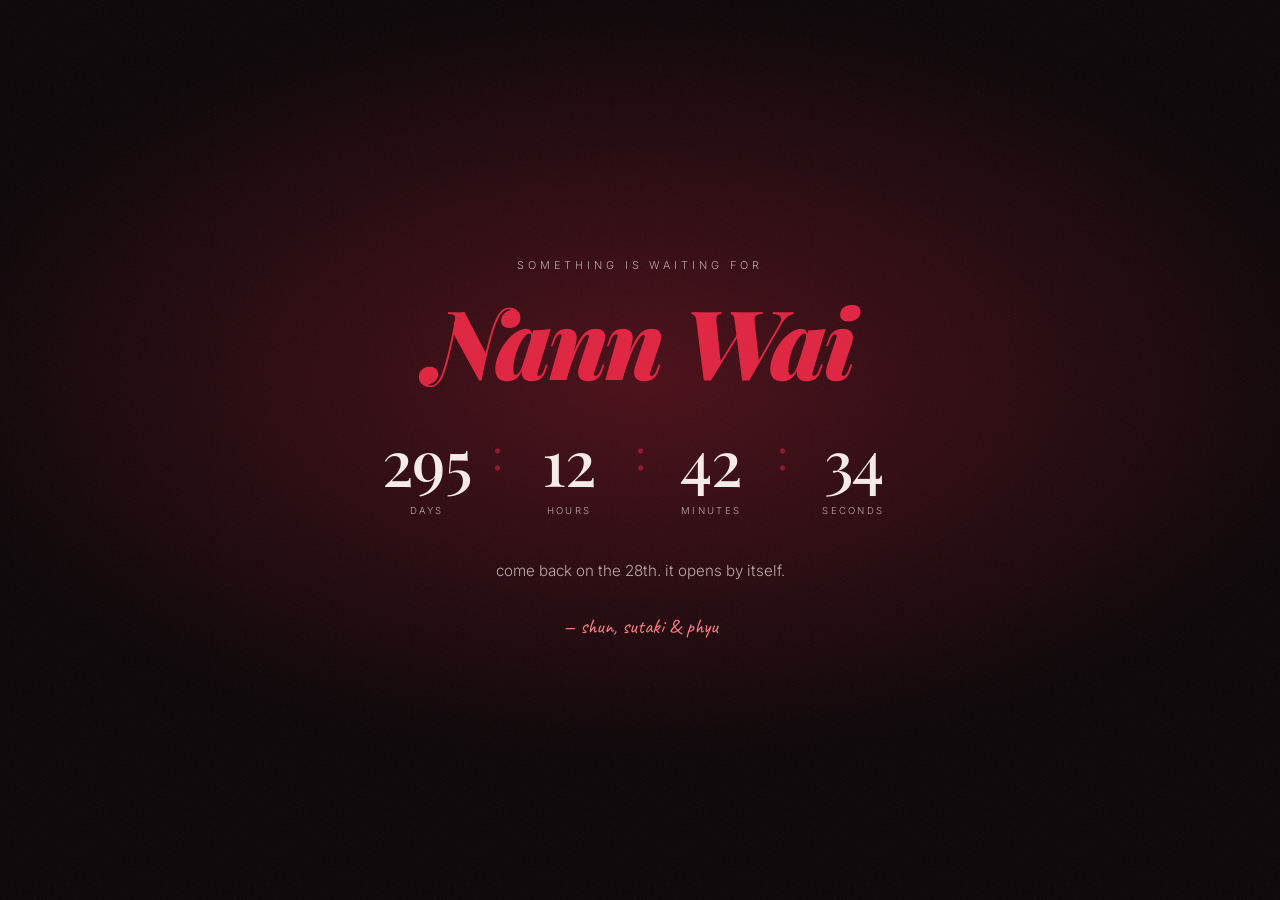
==== commit 130c0d88: "Build birthday website for Nann Wai A static, no-build birthday site that shows a countdown until mi" ====
--- a/index.html
+++ b/index.html
@@ -1,480 +1,153 @@
 <!DOCTYPE html>
-<html lang="ja" data-lang="ja">
+<html lang="en" data-theme="crimson">
 <head>
 <meta charset="UTF-8">
-<meta name="viewport" content="width=device-width, initial-scale=1.0">
-<title>トラストシャヒード株式会社｜インド人材送り出し機関</title>
-<meta name="description" id="meta-desc" content="トラストシャヒードは、介護・建設製造・IT分野のインド人材を日本の受入企業様・監理団体様・登録支援機関様へお繋ぎする送り出し機関のサンプルサイトです。">
-<link rel="icon" href="assets/favicon.svg" type="image/svg+xml">
+<meta name="viewport" content="width=device-width, initial-scale=1, viewport-fit=cover">
+<title>for nann wai</title>
+<meta name="description" content="a small place made for nann wai.">
+<meta name="robots" content="noindex, nofollow">
+<meta name="theme-color" content="#0b0507">
+<link rel="icon" href="data:image/svg+xml,<svg xmlns='http://www.w3.org/2000/svg' viewBox='0 0 100 100'><text y='.9em' font-size='90'>&#10084;&#65039;</text></svg>">
 <link rel="preconnect" href="https://fonts.googleapis.com">
 <link rel="preconnect" href="https://fonts.gstatic.com" crossorigin>
-<link href="https://fonts.googleapis.com/css2?family=Shippori+Mincho+B1:wght@500;600;700&family=Noto+Sans+JP:wght@400;500;700&display=swap" rel="stylesheet">
+<link href="https://fonts.googleapis.com/css2?family=Playfair+Display:ital,wght@0,500;0,700;0,900;1,500;1,700&family=Inter:wght@300;400;500;600&family=Caveat:wght@500;600&display=swap" rel="stylesheet">
 <link rel="stylesheet" href="assets/css/style.css">
 </head>
 <body>
 
-<a class="skip-link" href="#main">
-  <span class="ja" lang="ja">本文へスキップ</span><span class="en" lang="en">Skip to main content</span>
-</a>
+<!-- film grain overlay, sits above everything, ignores clicks -->
+<div class="grain" aria-hidden="true"></div>
 
-<header class="site-header">
-  <div class="container header-inner">
-    <a class="brand" href="#top" aria-label="Trust Shahid Co., Ltd.">
-      <svg class="brand-mark" viewBox="0 0 40 40" aria-hidden="true" focusable="false">
-        <circle cx="9" cy="29" r="4.5" fill="var(--saffron)"/>
-        <circle cx="31" cy="11" r="4.5" fill="var(--indigo)"/>
-        <path d="M12 26 C 18 18, 22 22, 28 14" fill="none" stroke="var(--indigo)" stroke-width="2.5" stroke-linecap="round"/>
-      </svg>
-      <span class="brand-text">
-        <span class="brand-name">Trust Shahid</span>
-        <span class="brand-sub ja" lang="ja">トラストシャヒード株式会社</span>
-        <span class="brand-sub en" lang="en">Trust Shahid Co., Ltd.</span>
-      </span>
-    </a>
+<!-- ============ THE GATE (countdown before her birthday) ============ -->
+<div id="gate" class="gate" hidden>
+  <div class="gate-inner">
+    <p class="gate-eyebrow" id="gate-eyebrow">something is waiting for</p>
+    <h1 class="gate-name" id="gate-name">Nann Wai</h1>
+    <div class="countdown" id="countdown" role="timer" aria-live="off">
+      <div class="cd-unit"><span class="cd-num" id="cd-days">--</span><span class="cd-label">days</span></div>
+      <div class="cd-sep">:</div>
+      <div class="cd-unit"><span class="cd-num" id="cd-hours">--</span><span class="cd-label">hours</span></div>
+      <div class="cd-sep">:</div>
+      <div class="cd-unit"><span class="cd-num" id="cd-mins">--</span><span class="cd-label">minutes</span></div>
+      <div class="cd-sep">:</div>
+      <div class="cd-unit"><span class="cd-num" id="cd-secs">--</span><span class="cd-label">seconds</span></div>
+    </div>
+    <p class="gate-note" id="gate-note"></p>
+    <p class="gate-sign" id="gate-sign"></p>
+  </div>
+</div>
 
-    <nav class="site-nav" id="site-nav" aria-label="メインナビゲーション">
-      <ul>
-        <li><a href="#about"><span class="ja" lang="ja">会社概要</span><span class="en" lang="en">About</span></a></li>
-        <li><a href="#sectors"><span class="ja" lang="ja">職種</span><span class="en" lang="en">Sectors</span></a></li>
-        <li><a href="#process"><span class="ja" lang="ja">プロセス</span><span class="en" lang="en">Process</span></a></li>
-        <li><a href="#partners"><span class="ja" lang="ja">受入企業様へ</span><span class="en" lang="en">For Partners</span></a></li>
-        <li><a class="nav-cta" href="#contact"><span class="ja" lang="ja">お問い合わせ</span><span class="en" lang="en">Contact</span></a></li>
-      </ul>
-    </nav>
+<!-- ============ THE SITE ============ -->
+<div id="site" class="site" hidden>
 
-    <div class="header-tools">
-      <div class="lang-toggle" role="group" aria-label="Language / 言語">
-        <button type="button" class="lang-btn" data-set-lang="ja" lang="ja" aria-pressed="true">日本語</button>
-        <button type="button" class="lang-btn" data-set-lang="en" lang="en" aria-pressed="false">EN</button>
+  <!-- theme picker -->
+  <div class="theme-bar" id="theme-bar">
+    <button class="theme-toggle" id="theme-toggle" aria-expanded="false" aria-controls="theme-list" title="change the colours">
+      <span class="theme-dot" aria-hidden="true"></span>
+      <span class="theme-toggle-text">colours</span>
+    </button>
+    <div class="theme-list" id="theme-list" hidden></div>
+  </div>
+
+  <!-- hero -->
+  <header class="hero" id="top">
+    <div class="hero-glow" aria-hidden="true"></div>
+    <div class="wrap">
+      <p class="eyebrow reveal" id="hero-eyebrow"></p>
+      <h1 class="hero-title reveal" id="hero-title"></h1>
+      <p class="hero-sub reveal" id="hero-sub"></p>
+      <div class="hero-body reveal" id="hero-body"></div>
+      <nav class="hero-nav reveal" id="hero-nav" aria-label="sections"></nav>
+    </div>
+    <div class="scroll-hint reveal" aria-hidden="true"><span></span></div>
+  </header>
+
+  <main>
+    <!-- letters from the five of us -->
+    <section class="section" id="letters">
+      <div class="wrap">
+        <p class="eyebrow reveal">no. 01</p>
+        <h2 class="section-title reveal" id="letters-title"></h2>
+        <p class="section-lede reveal" id="letters-lede"></p>
+        <div class="letter-grid" id="letter-grid"></div>
       </div>
-      <button type="button" class="menu-btn" id="menu-btn" aria-expanded="false" aria-controls="site-nav">
-        <span class="menu-bars" aria-hidden="true"></span>
-        <span class="visually-hidden ja" lang="ja">メニュー</span>
-        <span class="visually-hidden en" lang="en">Menu</span>
-      </button>
+    </section>
+
+    <!-- open when -->
+    <section class="section section-alt" id="openwhen">
+      <div class="wrap">
+        <p class="eyebrow reveal">no. 02</p>
+        <h2 class="section-title reveal" id="ow-title"></h2>
+        <p class="section-lede reveal" id="ow-lede"></p>
+        <div class="env-grid" id="env-grid"></div>
+        <p class="ow-foot reveal" id="ow-foot"></p>
+      </div>
+    </section>
+
+    <!-- photos -->
+    <section class="section" id="photos">
+      <div class="wrap">
+        <p class="eyebrow reveal">no. 03</p>
+        <h2 class="section-title reveal" id="photos-title"></h2>
+        <p class="section-lede reveal" id="photos-lede"></p>
+        <div class="photo-grid" id="photo-grid"></div>
+      </div>
+    </section>
+
+    <!-- music -->
+    <section class="section section-alt" id="music">
+      <div class="wrap">
+        <p class="eyebrow reveal">no. 04</p>
+        <h2 class="section-title reveal" id="music-title"></h2>
+        <p class="section-lede reveal" id="music-lede"></p>
+        <div class="track-list" id="track-list"></div>
+      </div>
+    </section>
+
+    <!-- closing -->
+    <section class="section closing" id="closing">
+      <div class="wrap">
+        <h2 class="closing-title reveal" id="closing-title"></h2>
+        <div class="closing-body reveal" id="closing-body"></div>
+        <p class="closing-sign reveal" id="closing-sign"></p>
+      </div>
+    </section>
+  </main>
+
+  <footer class="footer">
+    <div class="wrap">
+      <p id="footer-next" class="footer-next"></p>
+      <p class="footer-made" id="footer-made"></p>
     </div>
-  </div>
-</header>
+  </footer>
+</div>
 
-<main id="main">
+<!-- ============ READER (opens letters + envelopes) ============ -->
+<div class="reader" id="reader" hidden role="dialog" aria-modal="true" aria-labelledby="reader-title">
+  <div class="reader-backdrop" data-close></div>
+  <article class="reader-card" role="document">
+    <button class="reader-close" id="reader-close" aria-label="close">&times;</button>
+    <p class="reader-eyebrow" id="reader-eyebrow"></p>
+    <h3 class="reader-title" id="reader-title"></h3>
+    <div class="reader-body" id="reader-body"></div>
+    <p class="reader-sign" id="reader-sign"></p>
+    <p class="reader-meta" id="reader-meta"></p>
+  </article>
+</div>
 
-  <!-- ============ HERO ============ -->
-  <section class="hero" id="top">
-    <div class="container hero-inner">
-      <div class="hero-copy">
-        <p class="hero-eyebrow">
-          <span class="ja" lang="ja">インド人材送り出し機関</span>
-          <span class="en" lang="en">India-based sending organization</span>
-        </p>
-        <h1 class="hero-title">
-          <span class="ja" lang="ja">インドの人材力を、<br>日本の現場力へ。</span>
-          <span class="en" lang="en">Connecting India's talent<br>to Japan's workplaces.</span>
-        </h1>
-        <p class="hero-lead">
-          <span class="ja" lang="ja">トラストシャヒードは、介護・建設製造・IT分野で日本での就労を志すインド人材を、現地での採用・教育から来日後の定着まで一貫して支え、日本の受入企業様・監理団体様・登録支援機関様へ責任を持ってお繋ぎします。</span>
-          <span class="en" lang="en">Trust Shahid recruits, trains, and supports Indian candidates in caregiving, construction &amp; manufacturing, and IT — and connects them responsibly to Japanese companies, supervising organizations, and registered support organizations, from first interview in India to long-term retention in Japan.</span>
-        </p>
-        <div class="hero-actions">
-          <a class="btn btn-primary" href="#partners">
-            <span class="ja" lang="ja">受入をご検討の皆様へ</span>
-            <span class="en" lang="en">For receiving organizations</span>
-          </a>
-          <a class="btn btn-ghost" href="#process">
-            <span class="ja" lang="ja">送り出しの流れを見る</span>
-            <span class="en" lang="en">See how it works</span>
-          </a>
-        </div>
-      </div>
+<!-- ============ LIGHTBOX (photos) ============ -->
+<div class="lightbox" id="lightbox" hidden role="dialog" aria-modal="true" aria-label="photo">
+  <div class="reader-backdrop" data-close></div>
+  <button class="lb-close" id="lb-close" aria-label="close">&times;</button>
+  <button class="lb-nav lb-prev" id="lb-prev" aria-label="previous photo">&#8249;</button>
+  <button class="lb-nav lb-next" id="lb-next" aria-label="next photo">&#8250;</button>
+  <figure class="lb-figure">
+    <img id="lb-img" alt="">
+    <figcaption id="lb-cap"></figcaption>
+  </figure>
+</div>
 
-      <!-- Signature element: the crossing thread — one line from India to Japan -->
-      <div class="hero-thread" aria-hidden="true">
-        <svg viewBox="0 0 560 420" preserveAspectRatio="xMidYMid meet" focusable="false">
-          <defs>
-            <linearGradient id="thread-grad" x1="0" y1="1" x2="1" y2="0">
-              <stop offset="0" stop-color="#D99A2B"/>
-              <stop offset="1" stop-color="#8FB0E8"/>
-            </linearGradient>
-          </defs>
-          <path class="thread-path" d="M60 350 C 180 340, 240 210, 300 160 S 460 80, 500 70"
-                fill="none" stroke="url(#thread-grad)" stroke-width="3" stroke-linecap="round"/>
-          <circle cx="60" cy="350" r="9" fill="#D99A2B"/>
-          <circle cx="60" cy="350" r="16" fill="none" stroke="#D99A2B" stroke-opacity=".35" stroke-width="2"/>
-          <circle cx="500" cy="70" r="9" fill="#8FB0E8"/>
-          <circle cx="500" cy="70" r="16" fill="none" stroke="#8FB0E8" stroke-opacity=".4" stroke-width="2"/>
-          <text x="60" y="392" class="thread-label" text-anchor="middle">INDIA</text>
-          <text x="500" y="44" class="thread-label" text-anchor="middle">JAPAN</text>
-        </svg>
-      </div>
-    </div>
-
-    <div class="hero-stats">
-      <div class="container stats-grid">
-        <div class="stat">
-          <span class="stat-num">3</span>
-          <span class="stat-label"><span class="ja" lang="ja">重点分野（介護・建設製造・IT）</span><span class="en" lang="en">Focus sectors: care, construction &amp; manufacturing, IT</span></span>
-        </div>
-        <div class="stat">
-          <span class="stat-num">600<span class="stat-unit">h+</span></span>
-          <span class="stat-label"><span class="ja" lang="ja">来日前の日本語・技能教育（標準カリキュラム）</span><span class="en" lang="en">Pre-departure Japanese &amp; skills training (standard curriculum)</span></span>
-        </div>
-        <div class="stat">
-          <span class="stat-num">2</span>
-          <span class="stat-label"><span class="ja" lang="ja">拠点体制（ニューデリー本部・東京連絡窓口）</span><span class="en" lang="en">Offices: New Delhi HQ &amp; Tokyo liaison desk</span></span>
-        </div>
-        <div class="stat">
-          <span class="stat-num">12<span class="stat-unit">+</span></span>
-          <span class="stat-label"><span class="ja" lang="ja">提携教育機関・訓練校（サンプル値）</span><span class="en" lang="en">Partner training institutions (sample figure)</span></span>
-        </div>
-      </div>
-    </div>
-  </section>
-
-  <!-- ============ ABOUT ============ -->
-  <section class="section" id="about">
-    <div class="container">
-      <header class="section-head">
-        <p class="section-eyebrow"><span class="ja" lang="ja">会社概要</span><span class="en" lang="en">About us</span></p>
-        <h2 class="section-title">
-          <span class="ja" lang="ja">インドと日本を結ぶ、信頼の架け橋として</span>
-          <span class="en" lang="en">A bridge of trust between India and Japan</span>
-        </h2>
-      </header>
-
-      <div class="about-grid">
-        <div class="about-story">
-          <p>
-            <span class="ja" lang="ja">トラストシャヒードは2018年、ニューデリーで創業しました。創業者シャヒード・カーンが日本企業との協業の中で実感したのは、「働きたい人材」と「人材を求める現場」の間にある、言葉・制度・文化の壁でした。私たちはその壁を一つずつ丁寧に越えるための仕組みづくりから始めました。</span>
-            <span class="en" lang="en">Trust Shahid was founded in New Delhi in 2018. Through years of collaboration with Japanese companies, founder Shahid Khan saw first-hand the walls of language, procedure, and culture standing between motivated candidates and the Japanese workplaces that need them. We started by building a system to cross those walls, one careful step at a time.</span>
-          </p>
-          <p>
-            <span class="ja" lang="ja">私たちの役割は、人材を「送る」ことではなく「託す」ことだと考えています。現地での選考・教育から、来日後のフォローアップまで。候補者一人ひとりの人生と、受け入れてくださる日本側の皆様の信頼、その両方に責任を持つことが私たちの仕事です。</span>
-            <span class="en" lang="en">We believe our role is not simply to send people, but to entrust them. From screening and training in India to follow-up after arrival, our work is to be accountable both to each candidate's life and to the trust of every receiving organization in Japan.</span>
-          </p>
-          <p>
-            <span class="ja" lang="ja">インドは世界有数の若い労働力と、英語力・理数系教育に強みを持つ国です。そして今、日本語を学ぶ若者が着実に増えています。私たちは、その熱意ある人材と日本の現場を、誠実に結び続けます。</span>
-            <span class="en" lang="en">India offers one of the world's youngest workforces, with strengths in English and STEM education — and a steadily growing number of young people studying Japanese. We connect that motivated talent to Japanese industry, with integrity.</span>
-          </p>
-
-          <div class="about-note">
-            <h3><span class="ja" lang="ja">運営体制について</span><span class="en" lang="en">About our operations</span></h3>
-            <p>
-              <span class="ja" lang="ja">当社は、技能実習制度および特定技能制度に関わる両国の制度・ガイドラインを尊重し、関係機関と連携しながら適正な送り出しに取り組む体制を整えています。制度上の手続きや当社の運営体制の詳細については、お問い合わせの際に個別にご説明いたします。</span>
-              <span class="en" lang="en">We respect the rules and guidelines of both countries governing the Technical Intern Training and Specified Skilled Worker programs, and we maintain an operational structure for proper, transparent sending in cooperation with the relevant institutions. We are happy to explain our procedures and structure in detail on inquiry.</span>
-            </p>
-          </div>
-        </div>
-
-        <dl class="company-table">
-          <div class="row">
-            <dt><span class="ja" lang="ja">社名</span><span class="en" lang="en">Company</span></dt>
-            <dd><span class="ja" lang="ja">トラストシャヒード株式会社（Trust Shahid Co., Ltd.）</span><span class="en" lang="en">Trust Shahid Co., Ltd.</span></dd>
-          </div>
-          <div class="row">
-            <dt><span class="ja" lang="ja">設立</span><span class="en" lang="en">Founded</span></dt>
-            <dd><span class="ja" lang="ja">2018年（サンプル）</span><span class="en" lang="en">2018 (sample)</span></dd>
-          </div>
-          <div class="row">
-            <dt><span class="ja" lang="ja">代表者</span><span class="en" lang="en">Representative</span></dt>
-            <dd><span class="ja" lang="ja">シャヒード・カーン（サンプル）</span><span class="en" lang="en">Shahid Khan (sample)</span></dd>
-          </div>
-          <div class="row">
-            <dt><span class="ja" lang="ja">本部</span><span class="en" lang="en">Headquarters</span></dt>
-            <dd><span class="ja" lang="ja">インド・ニューデリー（サンプル所在地）</span><span class="en" lang="en">New Delhi, India (sample address)</span></dd>
-          </div>
-          <div class="row">
-            <dt><span class="ja" lang="ja">日本連絡窓口</span><span class="en" lang="en">Japan liaison</span></dt>
-            <dd><span class="ja" lang="ja">東京都内（サンプル所在地）</span><span class="en" lang="en">Tokyo, Japan (sample address)</span></dd>
-          </div>
-          <div class="row">
-            <dt><span class="ja" lang="ja">事業内容</span><span class="en" lang="en">Business</span></dt>
-            <dd>
-              <span class="ja" lang="ja">日本向け人材の募集・選考・教育、送り出しに関する支援、来日後のフォローアップ支援</span>
-              <span class="en" lang="en">Recruitment, screening, and training of candidates for Japan; sending support; post-arrival follow-up support</span>
-            </dd>
-          </div>
-        </dl>
-      </div>
-    </div>
-  </section>
-
-  <!-- ============ SECTORS ============ -->
-  <section class="section section-tint" id="sectors">
-    <div class="container">
-      <header class="section-head">
-        <p class="section-eyebrow"><span class="ja" lang="ja">職種</span><span class="en" lang="en">Sectors</span></p>
-        <h2 class="section-title">
-          <span class="ja" lang="ja">3つの重点分野</span>
-          <span class="en" lang="en">Three focus sectors</span>
-        </h2>
-        <p class="section-lead">
-          <span class="ja" lang="ja">当社は分野を絞り、それぞれに専用の教育カリキュラムと選考基準を設けています。</span>
-          <span class="en" lang="en">We deliberately focus on three sectors, each with its own dedicated training curriculum and screening standards.</span>
-        </p>
-      </header>
-
-      <div class="sector-grid">
-        <article class="sector-card">
-          <div class="sector-icon" aria-hidden="true">
-            <svg viewBox="0 0 32 32" focusable="false"><path d="M16 27 C 9 22, 4 17.5, 4 12.5 C 4 9, 6.6 6.5, 10 6.5 C 12.4 6.5, 14.7 8, 16 10.2 C 17.3 8, 19.6 6.5, 22 6.5 C 25.4 6.5, 28 9, 28 12.5 C 28 17.5, 23 22, 16 27 Z" fill="none" stroke="currentColor" stroke-width="2" stroke-linejoin="round"/></svg>
-          </div>
-          <h3><span class="ja" lang="ja">介護</span><span class="en" lang="en">Caregiving</span></h3>
-          <p>
-            <span class="ja" lang="ja">介護施設・訪問介護の現場を担う人材です。看護・介護系の教育を受けた候補者を中心に、介護の基本動作に加え、利用者様への声かけや記録に必要な日本語表現を重点的に訓練しています。</span>
-            <span class="en" lang="en">Candidates for care facilities and home-care services. Drawing mainly on candidates with nursing or care backgrounds, our training covers fundamental care skills plus the specific Japanese needed for resident communication and care records.</span>
-          </p>
-          <p class="sector-fit">
-            <span class="ja" lang="ja">インドには看護教育の伝統と、家族介護を大切にする文化があり、対人ケアへの適性が高い人材層が豊富です。</span>
-            <span class="en" lang="en">India's strong nursing-education tradition and family-care culture produce a deep pool of candidates well suited to person-centered care.</span>
-          </p>
-        </article>
-
-        <article class="sector-card">
-          <div class="sector-icon" aria-hidden="true">
-            <svg viewBox="0 0 32 32" focusable="false"><path d="M4 27 L4 15 L11 10 L11 27 M11 15 L18 10 L18 27 M22 27 L22 7 L28 7 L28 27 M2 27 L30 27" fill="none" stroke="currentColor" stroke-width="2" stroke-linejoin="round" stroke-linecap="round"/></svg>
-          </div>
-          <h3><span class="ja" lang="ja">建設・製造</span><span class="en" lang="en">Construction &amp; Manufacturing</span></h3>
-          <p>
-            <span class="ja" lang="ja">建設現場や工場ラインを支える人材です。職業訓練校（ITI等）出身者を中心に、安全教育・工具や図面の基礎・現場で使う指示語を含む実践的な訓練を行います。</span>
-            <span class="en" lang="en">Candidates for construction sites and factory lines, primarily graduates of India's industrial training institutes (ITIs). Training is practical: safety fundamentals, tools and drawings, and the workplace Japanese used for on-site instructions.</span>
-          </p>
-          <p class="sector-fit">
-            <span class="ja" lang="ja">インフラ建設が続くインドでは、若くして現場経験を積んだ技能人材が育っており、体力と実務経験を兼ね備えています。</span>
-            <span class="en" lang="en">India's ongoing infrastructure boom develops young workers who combine physical readiness with real site experience.</span>
-          </p>
-        </article>
-
-        <article class="sector-card">
-          <div class="sector-icon" aria-hidden="true">
-            <svg viewBox="0 0 32 32" focusable="false"><path d="M11 10 L5 16 L11 22 M21 10 L27 16 L21 22 M18 7 L14 25" fill="none" stroke="currentColor" stroke-width="2" stroke-linejoin="round" stroke-linecap="round"/></svg>
-          </div>
-          <h3><span class="ja" lang="ja">IT・技術系</span><span class="en" lang="en">IT &amp; Engineering</span></h3>
-          <p>
-            <span class="ja" lang="ja">開発・保守運用・社内SEなどを担う人材です。工学系学位や実務経験を持つ候補者について、技術スキルの確認に加え、日本の開発現場で求められる報告・連絡・相談の習慣まで含めて準備します。</span>
-            <span class="en" lang="en">Candidates for development, operations, and in-house engineering roles. For candidates with engineering degrees or work experience, we verify technical skills and also prepare them for the reporting and communication habits expected in Japanese development teams.</span>
-          </p>
-          <p class="sector-fit">
-            <span class="ja" lang="ja">世界のIT産業を支えるインドの理数系教育は層が厚く、英語に加えて日本語を学ぶエンジニアが増えています。</span>
-            <span class="en" lang="en">India's STEM pipeline powers the global IT industry — and a growing number of its engineers are adding Japanese to their English.</span>
-          </p>
-        </article>
-      </div>
-    </div>
-  </section>
-
-  <!-- ============ PROCESS ============ -->
-  <section class="section" id="process">
-    <div class="container">
-      <header class="section-head">
-        <p class="section-eyebrow"><span class="ja" lang="ja">プロセス</span><span class="en" lang="en">Process</span></p>
-        <h2 class="section-title">
-          <span class="ja" lang="ja">送り出しの流れ</span>
-          <span class="en" lang="en">How it works</span>
-        </h2>
-        <p class="section-lead">
-          <span class="ja" lang="ja">インドでの募集から来日後の定着支援まで、一本の流れで責任を持って伴走します。</span>
-          <span class="en" lang="en">One continuous flow, from recruitment in India to settled, supported workers in Japan.</span>
-        </p>
-      </header>
-
-      <ol class="process-steps">
-        <li class="step">
-          <span class="step-num" aria-hidden="true">01</span>
-          <h3><span class="ja" lang="ja">募集</span><span class="en" lang="en">Recruitment</span></h3>
-          <p>
-            <span class="ja" lang="ja">提携する訓練校・大学・地域ネットワークを通じて、日本での就労意欲が高い候補者を募集します。仲介手数料に関する方針は透明性を重視しています。</span>
-            <span class="en" lang="en">We recruit motivated candidates through partner training schools, universities, and community networks, with a transparent policy on recruitment fees.</span>
-          </p>
-        </li>
-        <li class="step">
-          <span class="step-num" aria-hidden="true">02</span>
-          <h3><span class="ja" lang="ja">選考</span><span class="en" lang="en">Screening</span></h3>
-          <p>
-            <span class="ja" lang="ja">書類・面接に加え、適性検査・健康確認・経歴照会を実施。分野別の基準で、技能だけでなく就労継続の見通しまで評価します。</span>
-            <span class="en" lang="en">Documents and interviews plus aptitude testing, health checks, and background verification — sector-specific standards that assess not just skill but likelihood of long-term success.</span>
-          </p>
-        </li>
-        <li class="step">
-          <span class="step-num" aria-hidden="true">03</span>
-          <h3><span class="ja" lang="ja">日本語・技能教育</span><span class="en" lang="en">Language &amp; skills training</span></h3>
-          <p>
-            <span class="ja" lang="ja">標準600時間以上の日本語教育と分野別技能訓練、日本の生活・職場文化に関する研修を来日前に実施します。</span>
-            <span class="en" lang="en">600+ hours of Japanese-language study, sector-specific skills training, and orientation on Japanese life and workplace culture — all before departure.</span>
-          </p>
-        </li>
-        <li class="step">
-          <span class="step-num" aria-hidden="true">04</span>
-          <h3><span class="ja" lang="ja">ビザ・書類手続き支援</span><span class="en" lang="en">Visa &amp; documentation</span></h3>
-          <p>
-            <span class="ja" lang="ja">受入側の皆様と連携し、在留資格に関わる書類準備や現地手続きを支援。進捗は随時共有し、手続きの見通しを立てやすくします。</span>
-            <span class="en" lang="en">Working with the receiving side, we support document preparation and India-side procedures for the visa process, sharing progress so timelines stay predictable.</span>
-          </p>
-        </li>
-        <li class="step">
-          <span class="step-num" aria-hidden="true">05</span>
-          <h3><span class="ja" lang="ja">配属</span><span class="en" lang="en">Placement</span></h3>
-          <p>
-            <span class="ja" lang="ja">来日時の空港出迎えから住居・生活立ち上げの調整まで、受入側の皆様と分担しながら初日を迎える準備を整えます。</span>
-            <span class="en" lang="en">From airport pickup to housing and life setup, we coordinate with the receiving side so every candidate is ready for day one.</span>
-          </p>
-        </li>
-        <li class="step">
-          <span class="step-num" aria-hidden="true">06</span>
-          <h3><span class="ja" lang="ja">定着支援</span><span class="en" lang="en">Post-placement support</span></h3>
-          <p>
-            <span class="ja" lang="ja">配属後も母語で相談できる窓口を維持し、定期的な状況確認を実施。課題は受入側の皆様と早期に共有し、長期定着につなげます。</span>
-            <span class="en" lang="en">A native-language help line and regular check-ins continue after placement. Issues are flagged to the receiving side early, supporting long-term retention.</span>
-          </p>
-        </li>
-      </ol>
-    </div>
-  </section>
-
-  <!-- ============ FOR PARTNERS ============ -->
-  <section class="section section-dark" id="partners">
-    <div class="container">
-      <header class="section-head">
-        <p class="section-eyebrow"><span class="ja" lang="ja">日本の受入企業様へ</span><span class="en" lang="en">For Japanese partners</span></p>
-        <h2 class="section-title">
-          <span class="ja" lang="ja">監理団体様・登録支援機関様・受入企業様へ</span>
-          <span class="en" lang="en">To supervising organizations, registered support organizations, and employers</span>
-        </h2>
-        <p class="section-lead">
-          <span class="ja" lang="ja">送り出し機関選びは、候補者の質だけでなく「送り出した後」の姿勢で決まると私たちは考えます。</span>
-          <span class="en" lang="en">Choosing a sending organization is not just about candidate quality — it is about how the organization behaves after sending. That is where we aim to earn your trust.</span>
-        </p>
-      </header>
-
-      <div class="pillar-grid">
-        <article class="pillar">
-          <h3><span class="ja" lang="ja">選考の質</span><span class="en" lang="en">Rigorous screening</span></h3>
-          <p>
-            <span class="ja" lang="ja">分野別の選考基準と複数回の面接、経歴照会を経た候補者のみをご紹介します。候補者情報は経歴・訓練記録・日本語学習状況まで整理してご提供し、オンラインでの事前面接にも対応します。</span>
-            <span class="en" lang="en">We introduce only candidates who pass sector-specific screening, multiple interviews, and background checks. You receive organized profiles — history, training records, Japanese progress — and can interview candidates online before deciding.</span>
-          </p>
-        </article>
-        <article class="pillar">
-          <h3><span class="ja" lang="ja">来日前準備の徹底</span><span class="en" lang="en">Thorough pre-departure preparation</span></h3>
-          <p>
-            <span class="ja" lang="ja">日本語だけでなく、時間管理・安全意識・報連相といった日本の職場慣習まで含めた研修を行い、配属初日からの立ち上がりを早めます。教育の進捗は受入側の皆様にも共有します。</span>
-            <span class="en" lang="en">Training covers not just language but Japanese workplace norms — punctuality, safety awareness, structured reporting — so candidates contribute from day one. Training progress is shared with you throughout.</span>
-          </p>
-        </article>
-        <article class="pillar">
-          <h3><span class="ja" lang="ja">送り出した後の責任</span><span class="en" lang="en">Accountability after sending</span></h3>
-          <p>
-            <span class="ja" lang="ja">日本側の連絡窓口が、監理団体様・登録支援機関様の業務と重複しない形で母語サポートと定期フォローを継続。トラブルの芽は早期にご相談し、隠しません。</span>
-            <span class="en" lang="en">Our Japan liaison desk provides ongoing native-language support and regular follow-ups, designed to complement — not duplicate — the work of supervising and support organizations. Emerging issues are raised with you early, never hidden.</span>
-          </p>
-        </article>
-      </div>
-
-      <div class="partner-cta">
-        <p>
-          <span class="ja" lang="ja">制度上のお手続きや当社の運営体制の詳細は、個別にご説明の機会をいただければ幸いです。</span>
-          <span class="en" lang="en">We would welcome the opportunity to explain our procedures and operational structure in detail.</span>
-        </p>
-        <a class="btn btn-saffron" href="#contact">
-          <span class="ja" lang="ja">お問い合わせ・ご相談はこちら</span>
-          <span class="en" lang="en">Get in touch</span>
-        </a>
-      </div>
-    </div>
-  </section>
-
-  <!-- ============ CONTACT ============ -->
-  <section class="section section-tint" id="contact">
-    <div class="container contact-grid">
-      <div class="contact-intro">
-        <header class="section-head">
-          <p class="section-eyebrow"><span class="ja" lang="ja">お問い合わせ</span><span class="en" lang="en">Contact</span></p>
-          <h2 class="section-title">
-            <span class="ja" lang="ja">まずはお気軽にご相談ください</span>
-            <span class="en" lang="en">Start the conversation</span>
-          </h2>
-        </header>
-        <p>
-          <span class="ja" lang="ja">受け入れのご検討段階でも、制度や流れに関するご質問だけでも歓迎です。内容を確認のうえ、担当者より2営業日以内（目安）にご連絡いたします。</span>
-          <span class="en" lang="en">Whether you are actively planning to receive workers or simply have questions about the process, we are glad to hear from you. We aim to respond within two business days.</span>
-        </p>
-        <p class="contact-note">
-          <span class="ja" lang="ja">※本サイトはサンプルサイトのため、フォームは実際には送信されません。</span>
-          <span class="en" lang="en">* This is a sample website; the form does not actually send.</span>
-        </p>
-      </div>
-
-      <!--
-        Sample site: frontend only. In production, wire the submit handler in
-        assets/js/main.js to a real endpoint (e.g. a Cloudflare Pages Function
-        at /functions/api/contact.js, or a form service) — see the marked
-        comment in main.js.
-      -->
-      <form class="contact-form" id="contact-form" novalidate>
-        <div class="field">
-          <label for="f-name"><span class="ja" lang="ja">お名前 <em>必須</em></span><span class="en" lang="en">Name <em>required</em></span></label>
-          <input id="f-name" name="name" type="text" autocomplete="name" required>
-        </div>
-        <div class="field">
-          <label for="f-company"><span class="ja" lang="ja">貴社名・団体名 <em>必須</em></span><span class="en" lang="en">Company / organization <em>required</em></span></label>
-          <input id="f-company" name="company" type="text" autocomplete="organization" required>
-        </div>
-        <div class="field">
-          <label for="f-orgtype"><span class="ja" lang="ja">ご所属の種別 <em>必須</em></span><span class="en" lang="en">Organization type <em>required</em></span></label>
-          <select id="f-orgtype" name="orgType" required>
-            <option value="" data-ja="選択してください" data-en="Please select">選択してください</option>
-            <option value="kanri" data-ja="監理団体" data-en="Supervising organization (Kanri Dantai)">監理団体</option>
-            <option value="touroku" data-ja="登録支援機関" data-en="Registered support organization (Touroku Shien Kikan)">登録支援機関</option>
-            <option value="kigyou" data-ja="企業" data-en="Employer / company">企業</option>
-            <option value="other" data-ja="その他" data-en="Other">その他</option>
-          </select>
-        </div>
-        <div class="field">
-          <label for="f-email"><span class="ja" lang="ja">メールアドレス <em>必須</em></span><span class="en" lang="en">Email <em>required</em></span></label>
-          <input id="f-email" name="email" type="email" autocomplete="email" required>
-        </div>
-        <div class="field">
-          <label for="f-phone"><span class="ja" lang="ja">お電話番号 <span class="opt">任意</span></span><span class="en" lang="en">Phone <span class="opt">optional</span></span></label>
-          <input id="f-phone" name="phone" type="tel" autocomplete="tel">
-        </div>
-        <div class="field">
-          <label for="f-message"><span class="ja" lang="ja">お問い合わせ内容 <em>必須</em></span><span class="en" lang="en">Message <em>required</em></span></label>
-          <textarea id="f-message" name="message" rows="6" required></textarea>
-        </div>
-        <button type="submit" class="btn btn-primary btn-block">
-          <span class="ja" lang="ja">送信する</span><span class="en" lang="en">Send message</span>
-        </button>
-        <p class="form-status" id="form-status" role="status" aria-live="polite"></p>
-      </form>
-    </div>
-  </section>
-
-</main>
-
-<footer class="site-footer">
-  <div class="container footer-inner">
-    <div class="footer-brand">
-      <span class="brand-name">Trust Shahid Co., Ltd.</span>
-      <p>
-        <span class="ja" lang="ja">インドの人材力を、日本の現場力へ。</span>
-        <span class="en" lang="en">Connecting India's talent to Japan's workplaces.</span>
-      </p>
-    </div>
-    <nav class="footer-nav" aria-label="フッターナビゲーション">
-      <ul>
-        <li><a href="#about"><span class="ja" lang="ja">会社概要</span><span class="en" lang="en">About</span></a></li>
-        <li><a href="#sectors"><span class="ja" lang="ja">職種</span><span class="en" lang="en">Sectors</span></a></li>
-        <li><a href="#process"><span class="ja" lang="ja">プロセス</span><span class="en" lang="en">Process</span></a></li>
-        <li><a href="#partners"><span class="ja" lang="ja">受入企業様へ</span><span class="en" lang="en">For Partners</span></a></li>
-        <li><a href="#contact"><span class="ja" lang="ja">お問い合わせ</span><span class="en" lang="en">Contact</span></a></li>
-      </ul>
-    </nav>
-    <p class="footer-note">
-      <span class="ja" lang="ja">本サイトはサンプル（デモ）サイトです。記載の社名・数値・実績等はすべて架空のものです。</span>
-      <span class="en" lang="en">This is a sample (demo) website. All names, figures, and claims are fictitious.</span>
-    </p>
-    <p class="footer-copy">&copy; 2026 Trust Shahid Co., Ltd. (Sample)</p>
-  </div>
-</footer>
-
-<script src="assets/js/main.js"></script>
+<script src="assets/js/content.js"></script>
+<script src="assets/js/app.js"></script>
 </body>
 </html>
--- a/assets/css/style.css
+++ b/assets/css/style.css
@@ -1,589 +1,963 @@
-/* ==========================================================================
-   Trust Shahid Co., Ltd. — sample marketing site
-   Design concept: 藍 (ai / indigo) — the dye that traveled from India to
-   Japan. The palette is the bridge.
-
-   Palette:
-     --ink      #16213E  藍鉄 deep indigo-navy (hero, footer, dark sections)
-     --indigo   #2C4A8A  藍 working indigo (headings, links, icons)
-     --mist     #D9E2F0  縹 pale indigo tint (tints, borders)
-     --paper    #FAF8F4  生成り warm off-white (page ground)
-     --saffron  #D99A2B  鬱金 marigold gold (accent — used sparingly)
-     --sumi     #26292E  墨 body text
-   Type: Shippori Mincho B1 (display) + Noto Sans JP (body)
-   ========================================================================== */
-
-:root {
-  --ink: #16213E;
-  --indigo: #2C4A8A;
-  --mist: #D9E2F0;
-  --paper: #FAF8F4;
-  --saffron: #D99A2B;
-  --sumi: #26292E;
-
-  --paper-card: #FFFFFF;
-  --muted: #5B6473;
-  --line: #E3DFD6;
-
-  --font-display: "Shippori Mincho B1", "Hiragino Mincho ProN", "Yu Mincho", serif;
-  --font-body: "Noto Sans JP", "Hiragino Kaku Gothic ProN", "Yu Gothic", sans-serif;
-
-  --radius: 10px;
-  --container: 1120px;
-}
-
-* { margin: 0; padding: 0; box-sizing: border-box; }
-
-html { scroll-behavior: smooth; scroll-padding-top: 84px; }
+/* ============================================================
+   for nann wai — stylesheet
+   You probably never need to edit this file.
+   To change colours, open assets/js/content.js and set `theme`.
+   ============================================================ */
+
+/* ---------- THEME 1: crimson (default) — dark, strong, red ---------- */
+:root,
+[data-theme="crimson"] {
+  --bg:        #0b0507;
+  --bg-2:      #150809;
+  --surface:   rgba(255, 255, 255, 0.038);
+  --surface-2: rgba(255, 255, 255, 0.065);
+  --text:      #f6ece9;
+  --muted:     #c0a8a6;
+  --accent:    #e02440;
+  --accent-2:  #ff7a86;
+  --line:      rgba(255, 255, 255, 0.11);
+  --glow:      rgba(224, 36, 64, 0.30);
+  --grain-op:  0.055;
+  --shadow:    0 30px 70px rgba(0, 0, 0, 0.55);
+  --swatch:    #e02440;
+  color-scheme: dark;
+}
+
+/* ---------- THEME 2: wine — deep plum, gold-rose ---------- */
+[data-theme="wine"] {
+  --bg:        #110610;
+  --bg-2:      #1c0a1a;
+  --surface:   rgba(255, 255, 255, 0.045);
+  --surface-2: rgba(255, 255, 255, 0.075);
+  --text:      #f8ece6;
+  --muted:     #c6a9b4;
+  --accent:    #e04a72;
+  --accent-2:  #f0c27b;
+  --line:      rgba(255, 255, 255, 0.12);
+  --glow:      rgba(224, 74, 114, 0.28);
+  --grain-op:  0.05;
+  --shadow:    0 30px 70px rgba(0, 0, 0, 0.55);
+  --swatch:    #e04a72;
+  color-scheme: dark;
+}
+
+/* ---------- THEME 3: dusk — midnight blue, coral ---------- */
+[data-theme="dusk"] {
+  --bg:        #070a14;
+  --bg-2:      #0d1223;
+  --surface:   rgba(255, 255, 255, 0.045);
+  --surface-2: rgba(255, 255, 255, 0.075);
+  --text:      #eff2fa;
+  --muted:     #a9b4cc;
+  --accent:    #ff5566;
+  --accent-2:  #ffab86;
+  --line:      rgba(255, 255, 255, 0.12);
+  --glow:      rgba(255, 85, 102, 0.26);
+  --grain-op:  0.05;
+  --shadow:    0 30px 70px rgba(0, 0, 0, 0.55);
+  --swatch:    #ff5566;
+  color-scheme: dark;
+}
+
+/* ---------- THEME 4: rose — soft light blush ---------- */
+[data-theme="rose"] {
+  --bg:        #fff6f4;
+  --bg-2:      #ffe9e4;
+  --surface:   rgba(122, 26, 45, 0.045);
+  --surface-2: rgba(122, 26, 45, 0.085);
+  --text:      #3d1620;
+  --muted:     #8a5b63;
+  --accent:    #cf2b4c;
+  --accent-2:  #e97b93;
+  --line:      rgba(61, 22, 32, 0.14);
+  --glow:      rgba(207, 43, 76, 0.13);
+  --grain-op:  0.035;
+  --shadow:    0 24px 60px rgba(122, 26, 45, 0.14);
+  --swatch:    #cf2b4c;
+  color-scheme: light;
+}
+
+/* ---------- THEME 5: cherry — bright cream + hot red ---------- */
+[data-theme="cherry"] {
+  --bg:        #fffaf1;
+  --bg-2:      #fff0dd;
+  --surface:   rgba(120, 20, 20, 0.05);
+  --surface-2: rgba(120, 20, 20, 0.09);
+  --text:      #2c1210;
+  --muted:     #7d534a;
+  --accent:    #e01029;
+  --accent-2:  #ff7a4d;
+  --line:      rgba(44, 18, 16, 0.14);
+  --glow:      rgba(224, 16, 41, 0.12);
+  --grain-op:  0.035;
+  --shadow:    0 24px 60px rgba(120, 40, 20, 0.14);
+  --swatch:    #e01029;
+  color-scheme: light;
+}
+
+/* ---------- THEME 6: peach — warm terracotta ---------- */
+[data-theme="peach"] {
+  --bg:        #fff7f0;
+  --bg-2:      #ffe9d9;
+  --surface:   rgba(120, 55, 30, 0.05);
+  --surface-2: rgba(120, 55, 30, 0.09);
+  --text:      #3d2018;
+  --muted:     #8b6152;
+  --accent:    #d6482f;
+  --accent-2:  #f0a173;
+  --line:      rgba(61, 32, 24, 0.14);
+  --glow:      rgba(214, 72, 47, 0.12);
+  --grain-op:  0.035;
+  --shadow:    0 24px 60px rgba(120, 55, 30, 0.14);
+  --swatch:    #d6482f;
+  color-scheme: light;
+}
+
+/* ============================ base ============================ */
+* { box-sizing: border-box; }
+
+html { -webkit-text-size-adjust: 100%; scroll-behavior: smooth; }
 
 body {
-  font-family: var(--font-body);
-  color: var(--sumi);
-  background: var(--paper);
-  line-height: 1.85;
-  font-size: 1rem;
+  margin: 0;
+  background: var(--bg);
+  color: var(--text);
+  font-family: "Inter", -apple-system, BlinkMacSystemFont, "Segoe UI", sans-serif;
+  font-size: 16px;
+  line-height: 1.7;
+  font-weight: 300;
   -webkit-font-smoothing: antialiased;
-}
-
-/* ---- Language toggle: exactly one language visible at a time ---- */
-html[data-lang="ja"] .en { display: none !important; }
-html[data-lang="en"] .ja { display: none !important; }
-/* English reads better with slightly tighter leading */
-html[data-lang="en"] body { line-height: 1.7; }
-
-img, svg { max-width: 100%; }
-
-.container {
-  max-width: var(--container);
+  overflow-x: hidden;
+  transition: background 0.6s ease, color 0.6s ease;
+}
+
+body.locked { overflow: hidden; }
+
+img { max-width: 100%; display: block; }
+[hidden] { display: none !important; }
+
+.wrap {
+  width: min(1080px, calc(100% - 2.5rem));
   margin: 0 auto;
-  padding: 0 24px;
-}
-
-.visually-hidden {
-  position: absolute; width: 1px; height: 1px;
-  margin: -1px; padding: 0; overflow: hidden;
-  clip: rect(0 0 0 0); white-space: nowrap; border: 0;
-}
-
-.skip-link {
-  position: absolute; left: 16px; top: -60px; z-index: 100;
-  background: var(--ink); color: #fff;
-  padding: 10px 18px; border-radius: 0 0 8px 8px;
-  text-decoration: none; transition: top .15s ease;
-}
-.skip-link:focus { top: 0; }
-
-/* Visible keyboard focus everywhere */
+}
+
+::selection { background: var(--accent); color: #fff; }
+
 :focus-visible {
-  outline: 3px solid var(--saffron);
-  outline-offset: 2px;
+  outline: 2px solid var(--accent);
+  outline-offset: 3px;
+  border-radius: 4px;
+}
+
+/* film grain */
+.grain {
+  position: fixed;
+  inset: -50%;
+  z-index: 9999;
+  pointer-events: none;
+  opacity: var(--grain-op);
+  background-image: url("data:image/svg+xml,%3Csvg xmlns='http://www.w3.org/2000/svg' width='200' height='200'%3E%3Cfilter id='n'%3E%3CfeTurbulence type='fractalNoise' baseFrequency='0.85' numOctaves='3'/%3E%3C/filter%3E%3Crect width='200' height='200' filter='url(%23n)'/%3E%3C/svg%3E");
+  animation: grainmove 0.8s steps(4) infinite;
+}
+@keyframes grainmove {
+  0%   { transform: translate(0, 0); }
+  25%  { transform: translate(-2%, 1%); }
+  50%  { transform: translate(1%, -2%); }
+  75%  { transform: translate(-1%, -1%); }
+  100% { transform: translate(2%, 1%); }
+}
+
+/* shared type */
+.eyebrow {
+  font-size: 0.7rem;
+  letter-spacing: 0.34em;
+  text-transform: uppercase;
+  color: var(--accent);
+  font-weight: 500;
+  margin: 0 0 1.2rem;
+}
+
+.section-title {
+  font-family: "Playfair Display", Georgia, serif;
+  font-weight: 700;
+  font-size: clamp(2.1rem, 6vw, 3.6rem);
+  line-height: 1.06;
+  letter-spacing: -0.02em;
+  margin: 0 0 1rem;
+}
+
+.section-lede {
+  color: var(--muted);
+  max-width: 46ch;
+  margin: 0 0 3rem;
+  font-size: 1.02rem;
+}
+
+.section { padding: clamp(4.5rem, 11vw, 8.5rem) 0; }
+.section-alt { background: var(--bg-2); }
+
+/* scroll reveal */
+.reveal {
+  opacity: 0;
+  transform: translateY(22px);
+  transition: opacity 0.9s cubic-bezier(.22,.61,.36,1), transform 0.9s cubic-bezier(.22,.61,.36,1);
+}
+.reveal.in { opacity: 1; transform: none; }
+
+/* ============================ gate ============================ */
+.gate {
+  position: fixed;
+  inset: 0;
+  z-index: 500;
+  display: grid;
+  place-items: center;
+  padding: 2rem 1.25rem;
+  background:
+    radial-gradient(ellipse 80% 60% at 50% 42%, var(--glow), transparent 70%),
+    var(--bg);
+  text-align: center;
+}
+
+.gate-inner { max-width: 720px; animation: fadein 1.6s ease both; }
+@keyframes fadein { from { opacity: 0; transform: translateY(14px); } to { opacity: 1; } }
+
+.gate-eyebrow {
+  font-size: 0.68rem;
+  letter-spacing: 0.36em;
+  text-transform: uppercase;
+  color: var(--muted);
+  margin: 0 0 1.1rem;
+}
+
+.gate-name {
+  font-family: "Playfair Display", Georgia, serif;
+  font-weight: 900;
+  font-style: italic;
+  font-size: clamp(2.8rem, 12vw, 6rem);
+  line-height: 1;
+  letter-spacing: -0.03em;
+  margin: 0 0 2.6rem;
+  color: var(--accent);
+}
+
+.countdown {
+  display: flex;
+  align-items: flex-start;
+  justify-content: center;
+  gap: clamp(0.3rem, 2vw, 1.1rem);
+  margin-bottom: 2.4rem;
+}
+
+.cd-unit { min-width: clamp(52px, 15vw, 96px); }
+
+.cd-num {
+  display: block;
+  font-family: "Playfair Display", Georgia, serif;
+  font-weight: 500;
+  font-size: clamp(2.1rem, 9vw, 4rem);
+  line-height: 1;
+  font-variant-numeric: tabular-nums;
+  letter-spacing: -0.02em;
+}
+
+.cd-label {
+  display: block;
+  margin-top: 0.6rem;
+  font-size: 0.6rem;
+  letter-spacing: 0.24em;
+  text-transform: uppercase;
+  color: var(--muted);
+}
+
+.cd-sep {
+  font-family: "Playfair Display", Georgia, serif;
+  font-size: clamp(1.4rem, 6vw, 2.6rem);
+  line-height: 1.15;
+  color: var(--accent);
+  opacity: 0.5;
+}
+
+.gate-note {
+  color: var(--muted);
+  max-width: 34ch;
+  margin: 0 auto 1.6rem;
+  font-size: 0.95rem;
+}
+
+.gate-sign {
+  font-family: "Caveat", cursive;
+  font-size: 1.3rem;
+  color: var(--accent-2);
+  margin: 0;
+}
+
+/* ============================ hero ============================ */
+.hero {
+  position: relative;
+  min-height: 100svh;
+  display: flex;
+  flex-direction: column;
+  justify-content: center;
+  padding: 7rem 0 5rem;
+  overflow: hidden;
+}
+
+.hero-glow {
+  position: absolute;
+  inset: 0;
+  background: radial-gradient(ellipse 70% 55% at 22% 32%, var(--glow), transparent 68%);
+  pointer-events: none;
+}
+
+.hero .wrap { position: relative; }
+
+.hero-title {
+  font-family: "Playfair Display", Georgia, serif;
+  font-weight: 900;
+  font-style: italic;
+  font-size: clamp(3.2rem, 15vw, 9rem);
+  line-height: 0.92;
+  letter-spacing: -0.04em;
+  margin: 0 0 1.4rem;
+  transition-delay: 0.1s;
+}
+
+.hero-sub {
+  font-family: "Playfair Display", Georgia, serif;
+  font-size: clamp(1.1rem, 3.2vw, 1.7rem);
+  font-style: italic;
+  color: var(--accent);
+  margin: 0 0 2.2rem;
+  transition-delay: 0.2s;
+}
+
+.hero-body {
+  max-width: 52ch;
+  color: var(--muted);
+  font-size: 1.05rem;
+  transition-delay: 0.3s;
+}
+.hero-body p { margin: 0 0 1rem; }
+
+.hero-nav {
+  display: flex;
+  flex-wrap: wrap;
+  gap: 0.6rem;
+  margin-top: 2.8rem;
+  transition-delay: 0.4s;
+}
+
+.hero-nav a {
+  color: var(--text);
+  text-decoration: none;
+  font-size: 0.78rem;
+  letter-spacing: 0.14em;
+  text-transform: uppercase;
+  padding: 0.7rem 1.2rem;
+  border: 1px solid var(--line);
+  border-radius: 100px;
+  transition: border-color 0.3s, color 0.3s, background 0.3s;
+}
+.hero-nav a:hover {
+  border-color: var(--accent);
+  color: var(--accent);
+  background: var(--surface);
+}
+
+.scroll-hint {
+  position: absolute;
+  bottom: 2.2rem;
+  left: 50%;
+  transform: translateX(-50%);
+  width: 1px;
+  height: 46px;
+  background: var(--line);
+  overflow: hidden;
+  transition-delay: 0.8s;
+}
+.scroll-hint span {
+  position: absolute;
+  inset: 0;
+  background: var(--accent);
+  animation: scrolldrop 2.4s ease-in-out infinite;
+}
+@keyframes scrolldrop {
+  0%   { transform: translateY(-100%); }
+  60%, 100% { transform: translateY(100%); }
+}
+
+/* ============================ letters ============================ */
+.letter-grid {
+  display: grid;
+  grid-template-columns: repeat(auto-fill, minmax(250px, 1fr));
+  gap: 1.1rem;
+}
+
+.letter-card {
+  position: relative;
+  text-align: left;
+  background: var(--surface);
+  border: 1px solid var(--line);
   border-radius: 3px;
-}
-
-/* ==========================================================================
-   Header
-   ========================================================================== */
-.site-header {
-  position: sticky; top: 0; z-index: 50;
-  background: rgba(250, 248, 244, .94);
-  backdrop-filter: blur(8px);
-  border-bottom: 1px solid var(--line);
-}
-
-.header-inner {
-  display: flex; align-items: center; gap: 20px;
-  min-height: 68px;
-}
-
-.brand {
-  display: flex; align-items: center; gap: 10px;
-  text-decoration: none; color: var(--ink);
-  margin-right: auto;
-}
-.brand-mark { width: 34px; height: 34px; flex: none; }
-.brand-text { display: flex; flex-direction: column; line-height: 1.2; }
-.brand-name {
-  font-family: var(--font-display);
-  font-weight: 700; font-size: 1.15rem; letter-spacing: .02em;
-}
-.brand-sub { font-size: .68rem; color: var(--muted); letter-spacing: .06em; }
-
-.site-nav ul {
-  display: flex; align-items: center; gap: 4px;
-  list-style: none;
-}
-.site-nav a {
-  display: block; padding: 8px 12px;
-  text-decoration: none; color: var(--sumi);
-  font-size: .92rem; font-weight: 500;
-  border-radius: 6px;
-}
-.site-nav a:hover { color: var(--indigo); background: var(--mist); }
-.site-nav a.nav-cta {
-  background: var(--indigo); color: #fff; margin-left: 6px;
-}
-.site-nav a.nav-cta:hover { background: var(--ink); }
-
-.header-tools { display: flex; align-items: center; gap: 12px; }
-
-.lang-toggle {
-  display: inline-flex; align-items: stretch;
-  border: 1px solid var(--indigo); border-radius: 999px;
-  overflow: hidden; background: #fff;
-}
-.lang-btn {
-  font-family: var(--font-body); font-size: .8rem; font-weight: 700;
-  padding: 6px 14px; border: 0; background: transparent;
-  color: var(--indigo); cursor: pointer; line-height: 1.4;
-}
-.lang-btn[aria-pressed="true"] {
-  background: var(--indigo); color: #fff;
-}
-.lang-btn[aria-pressed="false"]:hover { background: var(--mist); }
-
-.menu-btn {
-  display: none;
-  width: 44px; height: 44px;
-  border: 1px solid var(--line); border-radius: 8px;
-  background: #fff; cursor: pointer;
+  padding: 2rem 1.6rem 1.7rem;
+  color: inherit;
+  font: inherit;
+  cursor: pointer;
+  overflow: hidden;
+  transition: transform 0.45s cubic-bezier(.22,.61,.36,1), border-color 0.45s, background 0.45s;
+}
+.letter-card::before {
+  content: "";
+  position: absolute;
+  top: 0; left: 0;
+  width: 100%;
+  height: 2px;
+  background: var(--accent);
+  transform: scaleX(0);
+  transform-origin: left;
+  transition: transform 0.5s cubic-bezier(.22,.61,.36,1);
+}
+.letter-card:hover {
+  transform: translateY(-5px);
+  border-color: var(--accent);
+  background: var(--surface-2);
+}
+.letter-card:hover::before { transform: scaleX(1); }
+
+.lc-from {
+  font-family: "Playfair Display", Georgia, serif;
+  font-size: 1.5rem;
+  font-weight: 700;
+  margin: 0 0 0.2rem;
+  line-height: 1.2;
+}
+.lc-role {
+  font-size: 0.66rem;
+  letter-spacing: 0.2em;
+  text-transform: uppercase;
+  color: var(--accent);
+  margin: 0 0 1.1rem;
+}
+.lc-preview {
+  color: var(--muted);
+  font-size: 0.92rem;
+  margin: 0 0 1.4rem;
+  display: -webkit-box;
+  -webkit-line-clamp: 3;
+  -webkit-box-orient: vertical;
+  line-clamp: 3;
+  overflow: hidden;
+}
+.lc-open {
+  font-size: 0.68rem;
+  letter-spacing: 0.2em;
+  text-transform: uppercase;
+  color: var(--text);
+  opacity: 0.6;
+}
+
+/* ============================ open when ============================ */
+.env-grid {
+  display: grid;
+  grid-template-columns: repeat(auto-fill, minmax(215px, 1fr));
+  gap: 1.1rem;
+}
+
+.env {
   position: relative;
-}
-.menu-bars,
-.menu-bars::before,
-.menu-bars::after {
-  content: ""; display: block; position: absolute;
-  left: 11px; right: 11px; height: 2px;
-  background: var(--ink); border-radius: 2px;
-  transition: transform .2s ease, opacity .2s ease;
-}
-.menu-bars { top: 21px; }
-.menu-bars::before { top: -7px; left: 0; right: 0; }
-.menu-bars::after { top: 7px; left: 0; right: 0; }
-.menu-btn[aria-expanded="true"] .menu-bars { background: transparent; }
-.menu-btn[aria-expanded="true"] .menu-bars::before { transform: translateY(7px) rotate(45deg); }
-.menu-btn[aria-expanded="true"] .menu-bars::after { transform: translateY(-7px) rotate(-45deg); }
-
-/* ==========================================================================
-   Hero
-   ========================================================================== */
-.hero {
-  background:
-    radial-gradient(1100px 500px at 85% -10%, rgba(44, 74, 138, .35), transparent 60%),
-    linear-gradient(160deg, var(--ink) 0%, #1C2C55 55%, #23386B 100%);
-  color: #F2F1EC;
-}
-
-.hero-inner {
-  display: grid;
-  grid-template-columns: minmax(0, 1.15fr) minmax(0, .85fr);
+  text-align: center;
+  background: var(--surface);
+  border: 1px solid var(--line);
+  border-radius: 3px;
+  padding: 2.6rem 1.3rem 1.9rem;
+  color: inherit;
+  font: inherit;
+  cursor: pointer;
+  transition: transform 0.45s cubic-bezier(.22,.61,.36,1), border-color 0.45s, background 0.45s;
+}
+.env:hover {
+  transform: translateY(-5px) rotate(-0.5deg);
+  border-color: var(--accent);
+  background: var(--surface-2);
+}
+
+/* the wax seal */
+.env-seal {
+  width: 46px;
+  height: 46px;
+  margin: 0 auto 1.2rem;
+  border-radius: 50%;
+  display: grid;
+  place-items: center;
+  background: var(--accent);
+  color: #fff;
+  font-family: "Playfair Display", Georgia, serif;
+  font-size: 1.1rem;
+  font-style: italic;
+  box-shadow: 0 0 0 4px color-mix(in srgb, var(--accent) 22%, transparent);
+  transition: transform 0.5s cubic-bezier(.34,1.56,.64,1), opacity 0.4s;
+}
+.env:hover .env-seal { transform: scale(1.1) rotate(8deg); }
+
+.env.opened .env-seal {
+  background: transparent;
+  color: var(--accent);
+  border: 1px dashed var(--accent);
+  box-shadow: none;
+  opacity: 0.75;
+}
+
+.env-title {
+  font-family: "Playfair Display", Georgia, serif;
+  font-size: 1.12rem;
+  font-weight: 500;
+  font-style: italic;
+  line-height: 1.35;
+  margin: 0;
+}
+
+.env-status {
+  display: block;
+  margin-top: 1rem;
+  font-size: 0.63rem;
+  letter-spacing: 0.18em;
+  text-transform: uppercase;
+  color: var(--muted);
+  min-height: 1em;
+}
+
+.ow-foot {
+  margin-top: 3rem;
+  color: var(--muted);
+  font-family: "Caveat", cursive;
+  font-size: 1.25rem;
+  text-align: center;
+}
+
+/* ============================ photos ============================ */
+.photo-grid {
+  display: grid;
+  grid-template-columns: repeat(auto-fill, minmax(230px, 1fr));
+  gap: 1rem;
+}
+
+.photo {
+  position: relative;
+  aspect-ratio: 4 / 5;
+  background: var(--surface);
+  border: 1px solid var(--line);
+  border-radius: 2px;
+  overflow: hidden;
+  cursor: pointer;
+  padding: 0;
+  transition: transform 0.5s cubic-bezier(.22,.61,.36,1);
+}
+.photo img {
+  width: 100%;
+  height: 100%;
+  object-fit: cover;
+  filter: saturate(0.94) contrast(1.04);
+  transition: transform 0.9s cubic-bezier(.22,.61,.36,1), filter 0.6s;
+}
+.photo:hover { transform: translateY(-4px); }
+.photo:hover img { transform: scale(1.05); filter: saturate(1.05) contrast(1.02); }
+
+.photo-cap {
+  position: absolute;
+  left: 0; right: 0; bottom: 0;
+  padding: 2.4rem 1rem 0.9rem;
+  background: linear-gradient(transparent, rgba(0,0,0,0.78));
+  color: #fff;
+  font-family: "Caveat", cursive;
+  font-size: 1.1rem;
+  text-align: left;
+  opacity: 0;
+  transform: translateY(8px);
+  transition: opacity 0.4s, transform 0.4s;
+}
+.photo:hover .photo-cap, .photo:focus-visible .photo-cap { opacity: 1; transform: none; }
+
+/* empty photo slot — an undeveloped frame */
+.photo.empty {
+  display: grid;
+  place-items: center;
+  cursor: default;
+  border-style: dashed;
+  background: var(--surface);
+}
+.photo.empty:hover { transform: none; }
+.photo.empty span {
+  font-family: "Caveat", cursive;
+  color: var(--muted);
+  font-size: 1.05rem;
+  opacity: 0.6;
+}
+
+/* ============================ music ============================ */
+.track-list {
+  display: grid;
+  gap: 0.7rem;
+  max-width: 720px;
+}
+
+.track {
+  display: flex;
   align-items: center;
-  gap: 32px;
-  padding-top: 88px;
-  padding-bottom: 72px;
-}
-
-.hero-eyebrow {
-  display: inline-block;
-  font-size: .85rem; font-weight: 700; letter-spacing: .14em;
-  color: var(--saffron);
-  border: 1px solid rgba(217, 154, 43, .5);
-  border-radius: 999px;
-  padding: 4px 14px;
-  margin-bottom: 22px;
-}
-
-.hero-title {
-  font-family: var(--font-display);
+  gap: 1.1rem;
+  width: 100%;
+  text-align: left;
+  background: var(--surface);
+  border: 1px solid var(--line);
+  border-radius: 3px;
+  padding: 1.1rem 1.3rem;
+  color: inherit;
+  font: inherit;
+  text-decoration: none;
+  cursor: pointer;
+  transition: border-color 0.35s, background 0.35s, transform 0.35s;
+}
+.track:hover {
+  border-color: var(--accent);
+  background: var(--surface-2);
+  transform: translateX(5px);
+}
+
+.track-play {
+  flex: none;
+  width: 36px;
+  height: 36px;
+  border-radius: 50%;
+  display: grid;
+  place-items: center;
+  background: var(--accent);
+  color: #fff;
+  font-size: 0.7rem;
+  padding-left: 3px;
+}
+
+.track-meta { min-width: 0; }
+.track-title {
+  font-family: "Playfair Display", Georgia, serif;
+  font-size: 1.08rem;
+  margin: 0;
+  line-height: 1.3;
+}
+.track-artist {
+  margin: 0.1rem 0 0;
+  font-size: 0.78rem;
+  color: var(--muted);
+  letter-spacing: 0.05em;
+}
+
+.track-embed {
+  grid-column: 1 / -1;
+  aspect-ratio: 16 / 9;
+  border-radius: 3px;
+  overflow: hidden;
+  border: 1px solid var(--line);
+}
+.track-embed iframe { width: 100%; height: 100%; border: 0; display: block; }
+
+/* ============================ closing ============================ */
+.closing { text-align: center; padding-bottom: 6rem; }
+.closing-title {
+  font-family: "Playfair Display", Georgia, serif;
+  font-style: italic;
   font-weight: 700;
-  font-size: clamp(2rem, 4.6vw, 3.3rem);
-  line-height: 1.35;
-  letter-spacing: .02em;
-  margin-bottom: 20px;
-}
-
-.hero-lead {
-  max-width: 34em;
-  color: #C9D2E6;
-  font-size: .98rem;
-  margin-bottom: 30px;
-}
-
-.hero-actions { display: flex; flex-wrap: wrap; gap: 12px; }
-
-.btn {
-  display: inline-block;
-  padding: 13px 26px;
-  border-radius: 8px;
-  font-weight: 700; font-size: .95rem;
-  text-decoration: none;
-  border: 1px solid transparent;
+  font-size: clamp(2rem, 7vw, 4rem);
+  line-height: 1.1;
+  margin: 0 0 2rem;
+  color: var(--accent);
+}
+.closing-body {
+  max-width: 46ch;
+  margin: 0 auto;
+  color: var(--muted);
+  font-size: 1.05rem;
+}
+.closing-body p { margin: 0 0 1rem; }
+.closing-sign {
+  font-family: "Caveat", cursive;
+  font-size: 1.7rem;
+  color: var(--text);
+  margin-top: 2.4rem;
+}
+
+/* ============================ footer ============================ */
+.footer {
+  border-top: 1px solid var(--line);
+  padding: 2.4rem 0 3.2rem;
+  text-align: center;
+}
+.footer-next {
+  font-size: 0.72rem;
+  letter-spacing: 0.2em;
+  text-transform: uppercase;
+  color: var(--muted);
+  margin: 0 0 0.6rem;
+}
+.footer-made {
+  font-family: "Caveat", cursive;
+  font-size: 1.15rem;
+  color: var(--accent);
+  margin: 0;
+}
+
+/* ============================ theme picker ============================ */
+.theme-bar {
+  position: fixed;
+  top: 1.1rem;
+  right: 1.1rem;
+  z-index: 400;
+}
+
+.theme-toggle {
+  display: flex;
+  align-items: center;
+  gap: 0.55rem;
+  background: color-mix(in srgb, var(--bg) 78%, transparent);
+  -webkit-backdrop-filter: blur(14px);
+  backdrop-filter: blur(14px);
+  border: 1px solid var(--line);
+  border-radius: 100px;
+  padding: 0.5rem 0.95rem 0.5rem 0.6rem;
+  color: var(--text);
+  font: inherit;
+  font-size: 0.7rem;
+  letter-spacing: 0.16em;
+  text-transform: uppercase;
   cursor: pointer;
-  transition: background .15s ease, color .15s ease, border-color .15s ease;
-}
-.btn-primary { background: var(--saffron); color: var(--ink); }
-.btn-primary:hover { background: #C2871F; }
-.btn-ghost {
-  background: transparent; color: #F2F1EC;
-  border-color: rgba(242, 241, 236, .45);
-}
-.btn-ghost:hover { border-color: #F2F1EC; background: rgba(255,255,255,.08); }
-.btn-saffron { background: var(--saffron); color: var(--ink); }
-.btn-saffron:hover { background: #C2871F; }
-.btn-block { width: 100%; text-align: center; }
-
-/* Signature element: the crossing thread */
-.hero-thread svg { width: 100%; height: auto; display: block; }
-.thread-label {
-  font-family: var(--font-body);
-  font-size: 13px; font-weight: 700; letter-spacing: .3em;
-  fill: rgba(242, 241, 236, .75);
-}
-.thread-path {
-  stroke-dasharray: 700;
-  stroke-dashoffset: 700;
-  animation: draw-thread 2.2s ease-out .3s forwards;
-}
-@keyframes draw-thread { to { stroke-dashoffset: 0; } }
+  transition: border-color 0.3s;
+}
+.theme-toggle:hover { border-color: var(--accent); }
+.theme-dot {
+  width: 13px;
+  height: 13px;
+  border-radius: 50%;
+  background: var(--accent);
+  flex: none;
+}
+
+.theme-list {
+  position: absolute;
+  top: calc(100% + 0.55rem);
+  right: 0;
+  background: color-mix(in srgb, var(--bg) 92%, transparent);
+  -webkit-backdrop-filter: blur(18px);
+  backdrop-filter: blur(18px);
+  border: 1px solid var(--line);
+  border-radius: 10px;
+  padding: 0.45rem;
+  display: grid;
+  gap: 0.15rem;
+  min-width: 168px;
+  box-shadow: var(--shadow);
+  animation: fadein 0.3s ease both;
+}
+
+.theme-opt {
+  display: flex;
+  align-items: center;
+  gap: 0.65rem;
+  width: 100%;
+  background: none;
+  border: 0;
+  border-radius: 7px;
+  padding: 0.55rem 0.7rem;
+  color: var(--text);
+  font: inherit;
+  font-size: 0.8rem;
+  text-align: left;
+  cursor: pointer;
+  transition: background 0.2s;
+}
+.theme-opt:hover { background: var(--surface-2); }
+.theme-opt[aria-current="true"] { color: var(--accent); }
+.theme-opt i {
+  width: 15px;
+  height: 15px;
+  border-radius: 50%;
+  flex: none;
+  border: 1px solid var(--line);
+}
+
+/* ============================ reader (letter modal) ============================ */
+.reader, .lightbox {
+  position: fixed;
+  inset: 0;
+  z-index: 600;
+  display: grid;
+  place-items: center;
+  padding: 1.25rem;
+}
+
+.reader-backdrop {
+  position: absolute;
+  inset: 0;
+  background: rgba(0, 0, 0, 0.75);
+  -webkit-backdrop-filter: blur(6px);
+  backdrop-filter: blur(6px);
+  animation: fadein 0.35s ease both;
+}
+
+.reader-card {
+  position: relative;
+  width: min(660px, 100%);
+  max-height: 86svh;
+  overflow-y: auto;
+  overscroll-behavior: contain;
+  background: var(--bg-2);
+  border: 1px solid var(--line);
+  border-radius: 4px;
+  padding: clamp(2rem, 5vw, 3.4rem);
+  box-shadow: var(--shadow);
+  animation: readerin 0.5s cubic-bezier(.22,.61,.36,1) both;
+}
+@keyframes readerin {
+  from { opacity: 0; transform: translateY(24px) scale(0.985); }
+  to   { opacity: 1; transform: none; }
+}
+
+.reader-close {
+  position: sticky;
+  top: 0;
+  float: right;
+  margin: -0.6rem -0.6rem 0 1rem;
+  width: 38px;
+  height: 38px;
+  border-radius: 50%;
+  border: 1px solid var(--line);
+  background: var(--surface);
+  color: var(--text);
+  font-size: 1.4rem;
+  line-height: 1;
+  cursor: pointer;
+  transition: border-color 0.3s, color 0.3s;
+}
+.reader-close:hover { border-color: var(--accent); color: var(--accent); }
+
+.reader-eyebrow {
+  font-size: 0.66rem;
+  letter-spacing: 0.26em;
+  text-transform: uppercase;
+  color: var(--accent);
+  margin: 0 0 0.9rem;
+}
+
+.reader-title {
+  font-family: "Playfair Display", Georgia, serif;
+  font-weight: 700;
+  font-style: italic;
+  font-size: clamp(1.7rem, 5vw, 2.6rem);
+  line-height: 1.12;
+  margin: 0 0 2rem;
+}
+
+.reader-body {
+  font-family: "Playfair Display", Georgia, serif;
+  font-size: 1.09rem;
+  line-height: 1.95;
+  font-weight: 500;
+}
+.reader-body p { margin: 0 0 1.35rem; }
+.reader-body em { color: var(--accent); font-style: italic; }
+
+.reader-sign {
+  font-family: "Caveat", cursive;
+  font-size: 1.7rem;
+  color: var(--accent);
+  margin: 2.2rem 0 0;
+}
+
+.reader-meta {
+  margin: 2.2rem 0 0;
+  padding-top: 1.2rem;
+  border-top: 1px solid var(--line);
+  font-size: 0.66rem;
+  letter-spacing: 0.16em;
+  text-transform: uppercase;
+  color: var(--muted);
+}
+
+/* ============================ lightbox ============================ */
+.lb-figure {
+  position: relative;
+  margin: 0;
+  max-width: min(1000px, 100%);
+  animation: readerin 0.45s cubic-bezier(.22,.61,.36,1) both;
+}
+.lb-figure img {
+  max-height: 78svh;
+  width: auto;
+  margin: 0 auto;
+  border-radius: 3px;
+  box-shadow: var(--shadow);
+}
+.lb-figure figcaption {
+  margin-top: 1.1rem;
+  text-align: center;
+  color: #f6ece9;
+  font-family: "Caveat", cursive;
+  font-size: 1.3rem;
+}
+
+.lb-close, .lb-nav {
+  position: absolute;
+  z-index: 2;
+  background: rgba(255, 255, 255, 0.08);
+  border: 1px solid rgba(255, 255, 255, 0.2);
+  color: #fff;
+  border-radius: 50%;
+  cursor: pointer;
+  display: grid;
+  place-items: center;
+  transition: background 0.3s;
+}
+.lb-close:hover, .lb-nav:hover { background: rgba(255, 255, 255, 0.2); }
+
+.lb-close {
+  top: 1.1rem; right: 1.1rem;
+  width: 42px; height: 42px;
+  font-size: 1.5rem; line-height: 1;
+}
+.lb-nav {
+  top: 50%;
+  transform: translateY(-50%);
+  width: 46px; height: 46px;
+  font-size: 1.8rem; line-height: 1;
+}
+.lb-prev { left: 1rem; }
+.lb-next { right: 1rem; }
+
+/* ============================ small screens ============================ */
+@media (max-width: 640px) {
+  .countdown { gap: 0.15rem; }
+  .cd-sep { display: none; }
+  .cd-unit {
+    min-width: 0;
+    flex: 1 1 22%;
+    background: var(--surface);
+    border: 1px solid var(--line);
+    border-radius: 3px;
+    padding: 0.8rem 0.2rem 0.7rem;
+  }
+  .env-grid, .letter-grid { grid-template-columns: repeat(auto-fill, minmax(150px, 1fr)); }
+  .photo-grid { grid-template-columns: repeat(2, 1fr); gap: 0.6rem; }
+  .theme-toggle-text { display: none; }
+  .theme-toggle { padding: 0.55rem; }
+  .lb-nav { width: 40px; height: 40px; }
+  .lb-prev { left: 0.3rem; }
+  .lb-next { right: 0.3rem; }
+}
+
+/* respect people who don't want motion */
 @media (prefers-reduced-motion: reduce) {
-  html { scroll-behavior: auto; }
-  .thread-path { animation: none; stroke-dashoffset: 0; }
-}
-
-/* Stats strip */
-.hero-stats {
-  background: rgba(0, 0, 0, .22);
-  border-top: 1px solid rgba(255, 255, 255, .12);
-}
-.stats-grid {
-  display: grid;
-  grid-template-columns: repeat(4, 1fr);
-  gap: 24px;
-  padding-top: 26px;
-  padding-bottom: 26px;
-}
-.stat { display: flex; flex-direction: column; gap: 2px; }
-.stat-num {
-  font-family: var(--font-display);
-  font-size: 2rem; font-weight: 700; color: var(--saffron);
-  line-height: 1.2;
-}
-.stat-unit { font-size: 1.1rem; margin-left: 2px; }
-.stat-label { font-size: .78rem; color: #B9C3D8; line-height: 1.55; }
-
-/* ==========================================================================
-   Sections (shared)
-   ========================================================================== */
-.section { padding: 88px 0; }
-.section-tint { background: #EEF2F9; }
-.section-dark {
-  background: linear-gradient(165deg, var(--ink), #1D2E58);
-  color: #EDEDE8;
-}
-
-.section-head { max-width: 46em; margin-bottom: 44px; }
-.section-eyebrow {
-  font-size: .82rem; font-weight: 700; letter-spacing: .16em;
-  color: var(--saffron);
-  margin-bottom: 10px;
-}
-.section-title {
-  font-family: var(--font-display);
-  font-weight: 700;
-  font-size: clamp(1.5rem, 3vw, 2.1rem);
-  line-height: 1.45;
-  color: var(--ink);
-  margin-bottom: 14px;
-}
-.section-dark .section-title { color: #F2F1EC; }
-.section-lead { color: var(--muted); }
-.section-dark .section-lead { color: #BCC6DB; }
-
-/* ==========================================================================
-   About
-   ========================================================================== */
-.about-grid {
-  display: grid;
-  grid-template-columns: minmax(0, 1.2fr) minmax(0, .8fr);
-  gap: 48px;
-  align-items: start;
-}
-.about-story p + p { margin-top: 1.1em; }
-
-.about-note {
-  margin-top: 30px;
-  padding: 22px 26px;
-  background: #fff;
-  border-left: 4px solid var(--saffron);
-  border-radius: 0 var(--radius) var(--radius) 0;
-  box-shadow: 0 1px 4px rgba(22, 33, 62, .06);
-}
-.about-note h3 {
-  font-family: var(--font-display);
-  font-size: 1.05rem; color: var(--ink);
-  margin-bottom: 8px;
-}
-.about-note p { font-size: .92rem; color: var(--muted); }
-
-.company-table {
-  background: #fff;
-  border: 1px solid var(--line);
-  border-radius: var(--radius);
-  overflow: hidden;
-}
-.company-table .row {
-  display: grid;
-  grid-template-columns: 120px 1fr;
-}
-.company-table .row + .row { border-top: 1px solid var(--line); }
-.company-table dt {
-  padding: 14px 18px;
-  background: #F4F1EA;
-  font-weight: 700; font-size: .85rem; color: var(--ink);
-}
-.company-table dd { padding: 14px 18px; font-size: .9rem; }
-
-/* ==========================================================================
-   Sectors
-   ========================================================================== */
-.sector-grid {
-  display: grid;
-  grid-template-columns: repeat(3, 1fr);
-  gap: 24px;
-}
-.sector-card {
-  background: var(--paper-card);
-  border: 1px solid var(--line);
-  border-top: 4px solid var(--indigo);
-  border-radius: var(--radius);
-  padding: 30px 28px;
-  box-shadow: 0 2px 10px rgba(22, 33, 62, .05);
-}
-.sector-icon {
-  width: 52px; height: 52px;
-  display: grid; place-items: center;
-  color: var(--indigo);
-  background: var(--mist);
-  border-radius: 12px;
-  margin-bottom: 18px;
-}
-.sector-icon svg { width: 30px; height: 30px; }
-.sector-card h3 {
-  font-family: var(--font-display);
-  font-size: 1.25rem; color: var(--ink);
-  margin-bottom: 10px;
-}
-.sector-card p { font-size: .92rem; color: var(--sumi); }
-.sector-fit {
-  margin-top: 14px; padding-top: 14px;
-  border-top: 1px dashed var(--line);
-  color: var(--muted) !important;
-  font-size: .87rem !important;
-}
-
-/* ==========================================================================
-   Process — the thread reappears as the step connector
-   ========================================================================== */
-.process-steps {
-  list-style: none;
-  counter-reset: step;
-  display: grid;
-  grid-template-columns: repeat(3, 1fr);
-  gap: 40px 28px;
-  position: relative;
-}
-.step { position: relative; padding-top: 18px; }
-.step::before {
-  content: "";
-  position: absolute; top: 0; left: 0; right: 0;
-  height: 3px;
-  background: linear-gradient(90deg, var(--saffron), var(--indigo));
-  border-radius: 3px;
-  opacity: .85;
-}
-.step-num {
-  font-family: var(--font-display);
-  font-size: 1.9rem; font-weight: 700;
-  color: var(--saffron);
-  display: block; line-height: 1.3;
-  margin-bottom: 4px;
-}
-.step h3 {
-  font-family: var(--font-display);
-  font-size: 1.12rem; color: var(--ink);
-  margin-bottom: 8px;
-}
-.step p { font-size: .9rem; color: var(--muted); }
-
-/* ==========================================================================
-   Partners (dark)
-   ========================================================================== */
-.pillar-grid {
-  display: grid;
-  grid-template-columns: repeat(3, 1fr);
-  gap: 24px;
-  margin-bottom: 48px;
-}
-.pillar {
-  background: rgba(255, 255, 255, .06);
-  border: 1px solid rgba(255, 255, 255, .14);
-  border-radius: var(--radius);
-  padding: 28px 26px;
-}
-.pillar h3 {
-  font-family: var(--font-display);
-  font-size: 1.15rem;
-  color: var(--saffron);
-  margin-bottom: 10px;
-}
-.pillar p { font-size: .92rem; color: #CBD3E4; }
-
-.partner-cta {
-  text-align: center;
-  border-top: 1px solid rgba(255, 255, 255, .14);
-  padding-top: 40px;
-}
-.partner-cta p { margin-bottom: 20px; color: #CBD3E4; }
-
-/* ==========================================================================
-   Contact
-   ========================================================================== */
-.contact-grid {
-  display: grid;
-  grid-template-columns: minmax(0, .85fr) minmax(0, 1.15fr);
-  gap: 48px;
-  align-items: start;
-}
-.contact-intro .section-head { margin-bottom: 20px; }
-.contact-note { margin-top: 16px; font-size: .84rem; color: var(--muted); }
-
-.contact-form {
-  background: #fff;
-  border: 1px solid var(--line);
-  border-radius: var(--radius);
-  padding: 34px 32px;
-  box-shadow: 0 4px 18px rgba(22, 33, 62, .07);
-}
-.field { margin-bottom: 20px; }
-.field label {
-  display: block;
-  font-weight: 700; font-size: .88rem;
-  color: var(--ink);
-  margin-bottom: 6px;
-}
-.field label em {
-  font-style: normal; font-size: .72rem; font-weight: 700;
-  color: #fff; background: #B4562E;
-  border-radius: 4px; padding: 1px 7px; margin-left: 6px;
-  vertical-align: 1px;
-}
-.field label .opt {
-  font-size: .72rem; font-weight: 500; color: var(--muted); margin-left: 6px;
-}
-.field input,
-.field select,
-.field textarea {
-  width: 100%;
-  font-family: var(--font-body);
-  font-size: .95rem;
-  color: var(--sumi);
-  background: var(--paper);
-  border: 1px solid #CFC9BC;
-  border-radius: 8px;
-  padding: 11px 14px;
-}
-.field input:focus-visible,
-.field select:focus-visible,
-.field textarea:focus-visible {
-  outline: 3px solid var(--saffron);
-  outline-offset: 1px;
-  border-color: var(--indigo);
-}
-.field textarea { resize: vertical; min-height: 130px; }
-
-.form-status {
-  margin-top: 14px;
-  font-size: .9rem; font-weight: 700;
-  color: var(--indigo);
-  min-height: 1.4em;
-}
-.form-status.is-error { color: #B4562E; }
-
-/* ==========================================================================
-   Footer
-   ========================================================================== */
-.site-footer {
-  background: var(--ink);
-  color: #B9C3D8;
-  padding: 52px 0 36px;
-}
-.footer-inner { display: grid; gap: 22px; }
-.footer-brand .brand-name {
-  color: #F2F1EC; font-size: 1.2rem;
-  display: block; margin-bottom: 6px;
-}
-.footer-brand p { font-size: .88rem; }
-.footer-nav ul {
-  list-style: none;
-  display: flex; flex-wrap: wrap; gap: 4px 22px;
-}
-.footer-nav a { color: #B9C3D8; text-decoration: none; font-size: .88rem; }
-.footer-nav a:hover { color: #fff; text-decoration: underline; }
-.footer-note {
-  font-size: .78rem;
-  color: #8592AC;
-  border-top: 1px solid rgba(255, 255, 255, .12);
-  padding-top: 20px;
-}
-.footer-copy { font-size: .78rem; color: #8592AC; }
-
-/* ==========================================================================
-   Responsive
-   ========================================================================== */
-@media (max-width: 960px) {
-  .hero-inner { grid-template-columns: 1fr; padding-top: 64px; }
-  .hero-thread { max-width: 460px; }
-  .stats-grid { grid-template-columns: repeat(2, 1fr); }
-  .about-grid,
-  .contact-grid { grid-template-columns: 1fr; gap: 36px; }
-  .sector-grid,
-  .pillar-grid,
-  .process-steps { grid-template-columns: 1fr 1fr; }
-}
-
-@media (max-width: 720px) {
-  .section { padding: 64px 0; }
-  .sector-grid,
-  .pillar-grid,
-  .process-steps { grid-template-columns: 1fr; }
-  .brand-sub { display: none; }
-  html[data-lang="ja"] .brand-sub.ja,
-  html[data-lang="en"] .brand-sub.en { display: none; }
-
-  /* Mobile nav */
-  .menu-btn { display: block; }
-  .site-nav {
-    position: absolute;
-    top: 100%; left: 0; right: 0;
-    background: var(--paper);
-    border-bottom: 1px solid var(--line);
-    box-shadow: 0 14px 24px rgba(22, 33, 62, .12);
-    display: none;
+  *, *::before, *::after {
+    animation-duration: 0.01ms !important;
+    animation-iteration-count: 1 !important;
+    transition-duration: 0.01ms !important;
+    scroll-behavior: auto !important;
   }
-  .site-nav.is-open { display: block; }
-  .site-nav ul {
-    flex-direction: column; align-items: stretch;
-    padding: 12px 16px 18px; gap: 2px;
-  }
-  .site-nav a { padding: 12px 14px; font-size: 1rem; }
-  .site-nav a.nav-cta { margin-left: 0; margin-top: 8px; text-align: center; }
-}
-
-@media (max-width: 480px) {
-  .stats-grid { grid-template-columns: 1fr 1fr; gap: 18px; }
-  .stat-num { font-size: 1.6rem; }
-  .hero-actions .btn { width: 100%; text-align: center; }
-  .company-table .row { grid-template-columns: 1fr; }
-  .company-table dt { padding-bottom: 4px; }
-  .company-table dd { padding-top: 4px; }
-  .contact-form { padding: 26px 20px; }
-}
+  .reveal { opacity: 1; transform: none; }
+  .grain { animation: none; }
+}
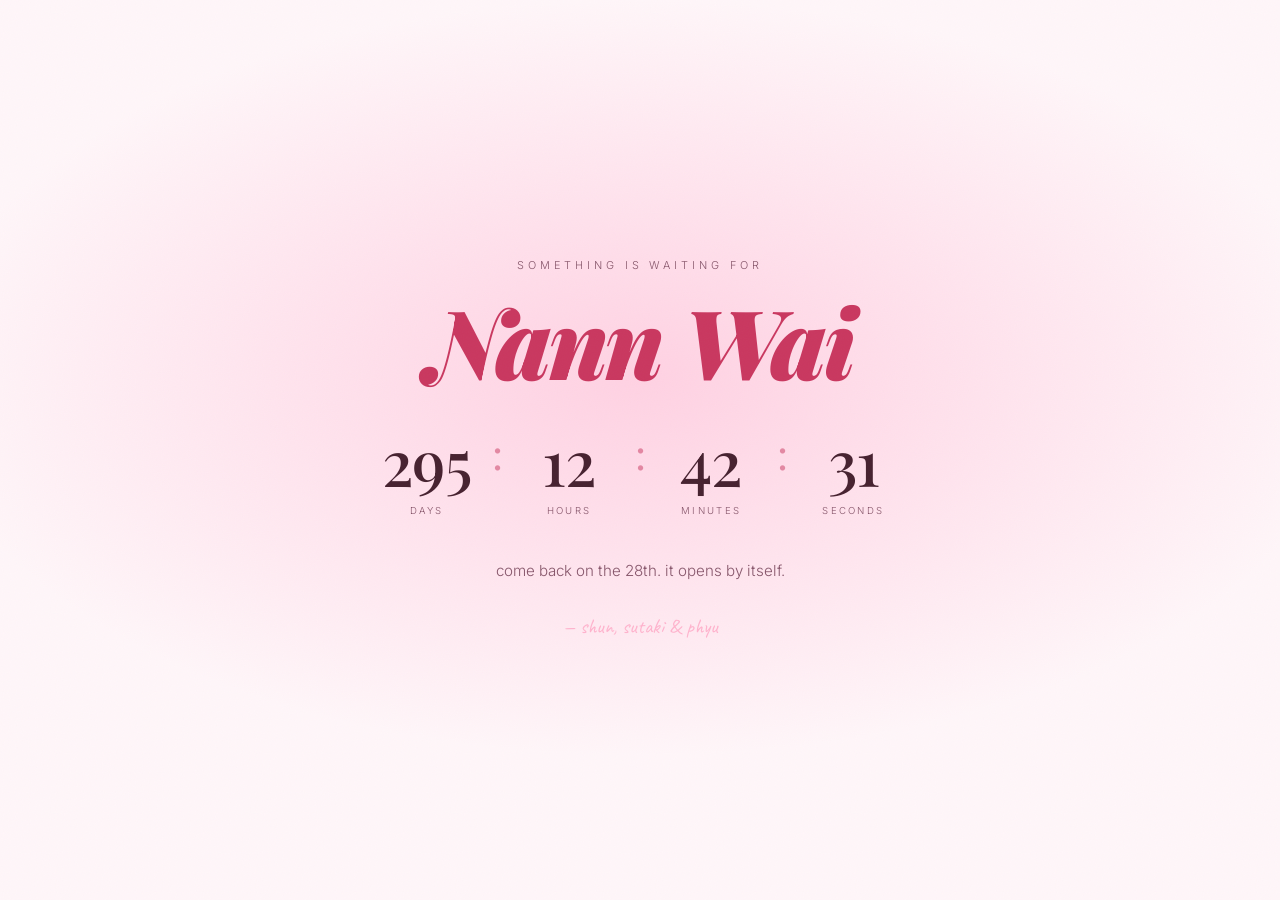
==== commit 731b4785: "Repalette to pastel themes; fix theme picker legibility The dark crimson treatment read as editorial" ====
--- a/index.html
+++ b/index.html
@@ -1,12 +1,12 @@
 <!DOCTYPE html>
-<html lang="en" data-theme="crimson">
+<html lang="en" data-theme="blush">
 <head>
 <meta charset="UTF-8">
 <meta name="viewport" content="width=device-width, initial-scale=1, viewport-fit=cover">
 <title>for nann wai</title>
 <meta name="description" content="a small place made for nann wai.">
 <meta name="robots" content="noindex, nofollow">
-<meta name="theme-color" content="#0b0507">
+<meta name="theme-color" content="#fff6f9">
 <link rel="icon" href="data:image/svg+xml,<svg xmlns='http://www.w3.org/2000/svg' viewBox='0 0 100 100'><text y='.9em' font-size='90'>&#10084;&#65039;</text></svg>">
 <link rel="preconnect" href="https://fonts.googleapis.com">
 <link rel="preconnect" href="https://fonts.gstatic.com" crossorigin>
--- a/assets/css/style.css
+++ b/assets/css/style.css
@@ -4,113 +4,124 @@
    To change colours, open assets/js/content.js and set `theme`.
    ============================================================ */
 
-/* ---------- THEME 1: crimson (default) — dark, strong, red ---------- */
+/* ---------- THEME 1: blush (default) — baby pink, soft and sweet ---------- */
 :root,
-[data-theme="crimson"] {
-  --bg:        #0b0507;
-  --bg-2:      #150809;
-  --surface:   rgba(255, 255, 255, 0.038);
-  --surface-2: rgba(255, 255, 255, 0.065);
-  --text:      #f6ece9;
-  --muted:     #c0a8a6;
-  --accent:    #e02440;
-  --accent-2:  #ff7a86;
-  --line:      rgba(255, 255, 255, 0.11);
-  --glow:      rgba(224, 36, 64, 0.30);
-  --grain-op:  0.055;
-  --shadow:    0 30px 70px rgba(0, 0, 0, 0.55);
-  --swatch:    #e02440;
+:root[data-theme="blush"] {
+  --bg:        #fff6f9;
+  --bg-2:      #ffeaf1;
+  --surface:   rgba(200, 60, 110, 0.052);
+  --surface-2: rgba(200, 60, 110, 0.095);
+  --text:      #46212f;
+  --muted:     #86556a;
+  --accent:    #c9375f;
+  --accent-2:  #ffb3cd;
+  --line:      rgba(70, 33, 47, 0.13);
+  --glow:      rgba(255, 158, 195, 0.42);
+  --grain-op:  0.028;
+  --shadow:    0 26px 60px rgba(200, 90, 130, 0.16);
+  color-scheme: light;
+}
+
+/* ---------- THEME 2: sky — baby blue ---------- */
+:root[data-theme="sky"] {
+  --bg:        #f4faff;
+  --bg-2:      #e4f1fd;
+  --surface:   rgba(30, 90, 150, 0.05);
+  --surface-2: rgba(30, 90, 150, 0.09);
+  --text:      #1e3247;
+  --muted:     #547090;
+  --accent:    #2270ae;
+  --accent-2:  #a5d6f7;
+  --line:      rgba(30, 50, 71, 0.13);
+  --glow:      rgba(150, 205, 248, 0.45);
+  --grain-op:  0.028;
+  --shadow:    0 26px 60px rgba(60, 120, 180, 0.16);
+  color-scheme: light;
+}
+
+/* ---------- THEME 3: lavender — soft purple ---------- */
+:root[data-theme="lavender"] {
+  --bg:        #faf7ff;
+  --bg-2:      #f0e9fd;
+  --surface:   rgba(110, 70, 180, 0.05);
+  --surface-2: rgba(110, 70, 180, 0.09);
+  --text:      #322349;
+  --muted:     #6a5a87;
+  --accent:    #7c4fd0;
+  --accent-2:  #c9b2f2;
+  --line:      rgba(50, 35, 73, 0.13);
+  --glow:      rgba(196, 168, 248, 0.42);
+  --grain-op:  0.028;
+  --shadow:    0 26px 60px rgba(120, 90, 190, 0.16);
+  color-scheme: light;
+}
+
+/* ---------- THEME 4: mint — soft green ---------- */
+:root[data-theme="mint"] {
+  --bg:        #f3fcf8;
+  --bg-2:      #e2f7ee;
+  --surface:   rgba(20, 110, 85, 0.05);
+  --surface-2: rgba(20, 110, 85, 0.09);
+  --text:      #1b3c32;
+  --muted:     #4c7265;
+  --accent:    #16805e;
+  --accent-2:  #9adcc4;
+  --line:      rgba(27, 60, 50, 0.13);
+  --glow:      rgba(155, 228, 202, 0.45);
+  --grain-op:  0.028;
+  --shadow:    0 26px 60px rgba(50, 150, 120, 0.15);
+  color-scheme: light;
+}
+
+/* ---------- THEME 5: butter — warm cream ---------- */
+:root[data-theme="butter"] {
+  --bg:        #fffbf1;
+  --bg-2:      #fff3dc;
+  --surface:   rgba(150, 105, 20, 0.055);
+  --surface-2: rgba(150, 105, 20, 0.1);
+  --text:      #443318;
+  --muted:     #77613c;
+  --accent:    #99620b;
+  --accent-2:  #ffd98a;
+  --line:      rgba(68, 51, 24, 0.13);
+  --glow:      rgba(255, 219, 150, 0.5);
+  --grain-op:  0.028;
+  --shadow:    0 26px 60px rgba(170, 130, 50, 0.15);
+  color-scheme: light;
+}
+
+/* ---------- THEME 6: cherry — her red, softened ---------- */
+:root[data-theme="cherry"] {
+  --bg:        #fff8f6;
+  --bg-2:      #ffece8;
+  --surface:   rgba(190, 60, 55, 0.05);
+  --surface-2: rgba(190, 60, 55, 0.09);
+  --text:      #3f1a18;
+  --muted:     #814d47;
+  --accent:    #c73448;
+  --accent-2:  #ffb2a8;
+  --line:      rgba(63, 26, 24, 0.13);
+  --glow:      rgba(255, 178, 168, 0.42);
+  --grain-op:  0.028;
+  --shadow:    0 26px 60px rgba(200, 90, 80, 0.16);
+  color-scheme: light;
+}
+
+/* ---------- THEME 7: midnight — soft dark, for reading at 2am ---------- */
+:root[data-theme="midnight"] {
+  --bg:        #14121f;
+  --bg-2:      #1c1930;
+  --surface:   rgba(255, 255, 255, 0.05);
+  --surface-2: rgba(255, 255, 255, 0.088);
+  --text:      #f0ecfa;
+  --muted:     #b0a7c9;
+  --accent:    #f291b8;
+  --accent-2:  #a9c8f5;
+  --line:      rgba(255, 255, 255, 0.13);
+  --glow:      rgba(240, 145, 185, 0.22);
+  --grain-op:  0.045;
+  --shadow:    0 30px 70px rgba(0, 0, 0, 0.5);
   color-scheme: dark;
-}
-
-/* ---------- THEME 2: wine — deep plum, gold-rose ---------- */
-[data-theme="wine"] {
-  --bg:        #110610;
-  --bg-2:      #1c0a1a;
-  --surface:   rgba(255, 255, 255, 0.045);
-  --surface-2: rgba(255, 255, 255, 0.075);
-  --text:      #f8ece6;
-  --muted:     #c6a9b4;
-  --accent:    #e04a72;
-  --accent-2:  #f0c27b;
-  --line:      rgba(255, 255, 255, 0.12);
-  --glow:      rgba(224, 74, 114, 0.28);
-  --grain-op:  0.05;
-  --shadow:    0 30px 70px rgba(0, 0, 0, 0.55);
-  --swatch:    #e04a72;
-  color-scheme: dark;
-}
-
-/* ---------- THEME 3: dusk — midnight blue, coral ---------- */
-[data-theme="dusk"] {
-  --bg:        #070a14;
-  --bg-2:      #0d1223;
-  --surface:   rgba(255, 255, 255, 0.045);
-  --surface-2: rgba(255, 255, 255, 0.075);
-  --text:      #eff2fa;
-  --muted:     #a9b4cc;
-  --accent:    #ff5566;
-  --accent-2:  #ffab86;
-  --line:      rgba(255, 255, 255, 0.12);
-  --glow:      rgba(255, 85, 102, 0.26);
-  --grain-op:  0.05;
-  --shadow:    0 30px 70px rgba(0, 0, 0, 0.55);
-  --swatch:    #ff5566;
-  color-scheme: dark;
-}
-
-/* ---------- THEME 4: rose — soft light blush ---------- */
-[data-theme="rose"] {
-  --bg:        #fff6f4;
-  --bg-2:      #ffe9e4;
-  --surface:   rgba(122, 26, 45, 0.045);
-  --surface-2: rgba(122, 26, 45, 0.085);
-  --text:      #3d1620;
-  --muted:     #8a5b63;
-  --accent:    #cf2b4c;
-  --accent-2:  #e97b93;
-  --line:      rgba(61, 22, 32, 0.14);
-  --glow:      rgba(207, 43, 76, 0.13);
-  --grain-op:  0.035;
-  --shadow:    0 24px 60px rgba(122, 26, 45, 0.14);
-  --swatch:    #cf2b4c;
-  color-scheme: light;
-}
-
-/* ---------- THEME 5: cherry — bright cream + hot red ---------- */
-[data-theme="cherry"] {
-  --bg:        #fffaf1;
-  --bg-2:      #fff0dd;
-  --surface:   rgba(120, 20, 20, 0.05);
-  --surface-2: rgba(120, 20, 20, 0.09);
-  --text:      #2c1210;
-  --muted:     #7d534a;
-  --accent:    #e01029;
-  --accent-2:  #ff7a4d;
-  --line:      rgba(44, 18, 16, 0.14);
-  --glow:      rgba(224, 16, 41, 0.12);
-  --grain-op:  0.035;
-  --shadow:    0 24px 60px rgba(120, 40, 20, 0.14);
-  --swatch:    #e01029;
-  color-scheme: light;
-}
-
-/* ---------- THEME 6: peach — warm terracotta ---------- */
-[data-theme="peach"] {
-  --bg:        #fff7f0;
-  --bg-2:      #ffe9d9;
-  --surface:   rgba(120, 55, 30, 0.05);
-  --surface-2: rgba(120, 55, 30, 0.09);
-  --text:      #3d2018;
-  --muted:     #8b6152;
-  --accent:    #d6482f;
-  --accent-2:  #f0a173;
-  --line:      rgba(61, 32, 24, 0.14);
-  --glow:      rgba(214, 72, 47, 0.12);
-  --grain-op:  0.035;
-  --shadow:    0 24px 60px rgba(120, 55, 30, 0.14);
-  --swatch:    #d6482f;
-  color-scheme: light;
 }
 
 /* ============================ base ============================ */
@@ -146,7 +157,7 @@
 :focus-visible {
   outline: 2px solid var(--accent);
   outline-offset: 3px;
-  border-radius: 4px;
+  border-radius: 8px;
 }
 
 /* film grain */
@@ -398,7 +409,7 @@
   text-align: left;
   background: var(--surface);
   border: 1px solid var(--line);
-  border-radius: 3px;
+  border-radius: 18px;
   padding: 2rem 1.6rem 1.7rem;
   color: inherit;
   font: inherit;
@@ -468,7 +479,7 @@
   text-align: center;
   background: var(--surface);
   border: 1px solid var(--line);
-  border-radius: 3px;
+  border-radius: 18px;
   padding: 2.6rem 1.3rem 1.9rem;
   color: inherit;
   font: inherit;
@@ -546,7 +557,7 @@
   aspect-ratio: 4 / 5;
   background: var(--surface);
   border: 1px solid var(--line);
-  border-radius: 2px;
+  border-radius: 16px;
   overflow: hidden;
   cursor: pointer;
   padding: 0;
@@ -608,7 +619,7 @@
   text-align: left;
   background: var(--surface);
   border: 1px solid var(--line);
-  border-radius: 3px;
+  border-radius: 18px;
   padding: 1.1rem 1.3rem;
   color: inherit;
   font: inherit;
@@ -652,7 +663,7 @@
 .track-embed {
   grid-column: 1 / -1;
   aspect-ratio: 16 / 9;
-  border-radius: 3px;
+  border-radius: 18px;
   overflow: hidden;
   border: 1px solid var(--line);
 }
@@ -746,7 +757,7 @@
   -webkit-backdrop-filter: blur(18px);
   backdrop-filter: blur(18px);
   border: 1px solid var(--line);
-  border-radius: 10px;
+  border-radius: 18px;
   padding: 0.45rem;
   display: grid;
   gap: 0.15rem;
@@ -808,7 +819,7 @@
   overscroll-behavior: contain;
   background: var(--bg-2);
   border: 1px solid var(--line);
-  border-radius: 4px;
+  border-radius: 24px;
   padding: clamp(2rem, 5vw, 3.4rem);
   box-shadow: var(--shadow);
   animation: readerin 0.5s cubic-bezier(.22,.61,.36,1) both;
@@ -890,7 +901,7 @@
   max-height: 78svh;
   width: auto;
   margin: 0 auto;
-  border-radius: 3px;
+  border-radius: 18px;
   box-shadow: var(--shadow);
 }
 .lb-figure figcaption {
@@ -938,7 +949,7 @@
     flex: 1 1 22%;
     background: var(--surface);
     border: 1px solid var(--line);
-    border-radius: 3px;
+    border-radius: 18px;
     padding: 0.8rem 0.2rem 0.7rem;
   }
   .env-grid, .letter-grid { grid-template-columns: repeat(auto-fill, minmax(150px, 1fr)); }
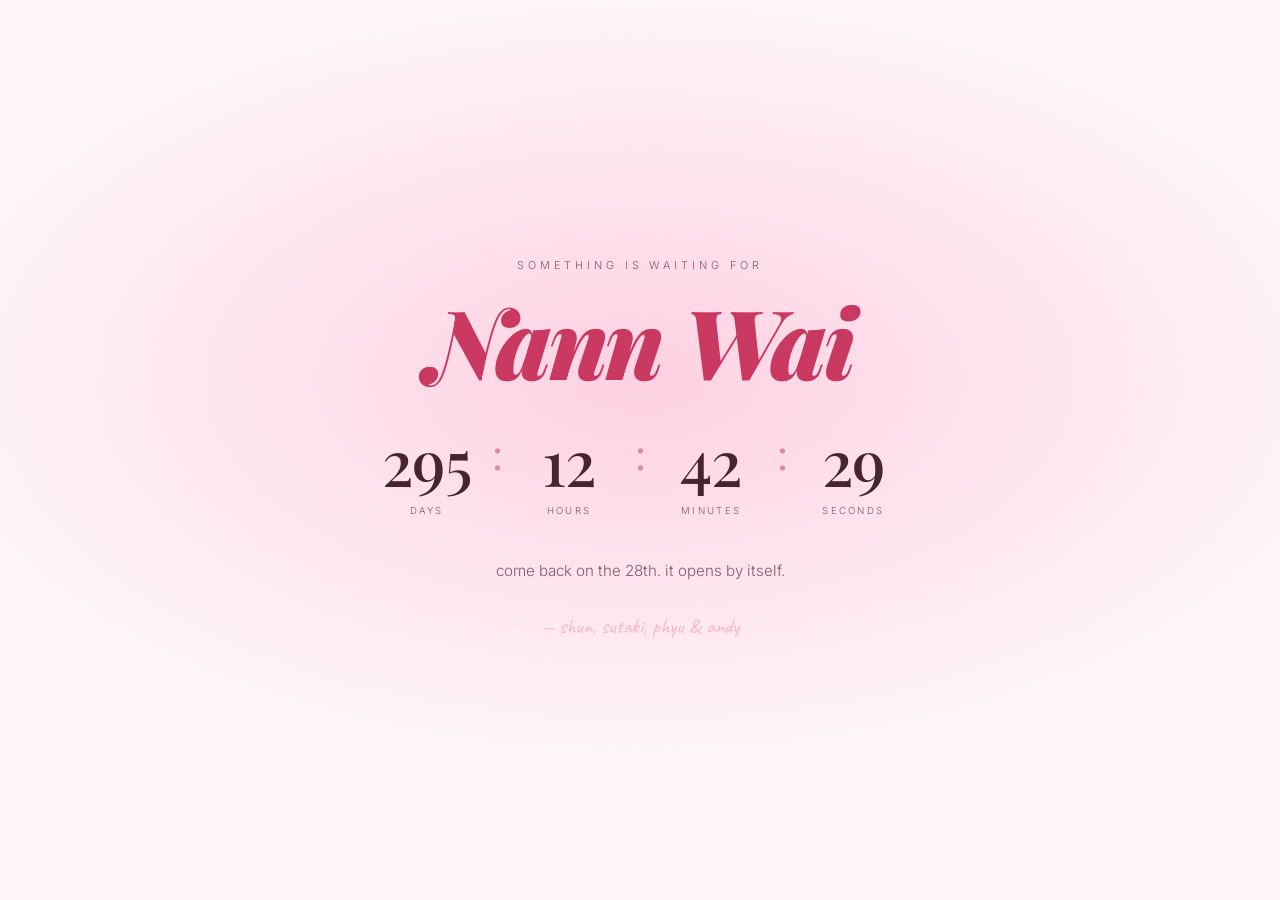
==== commit 3590bd6a: "Add real letters, videos section, in-letter photos, Burmese support Content: - Phyu's birthday lette" ====
--- a/index.html
+++ b/index.html
@@ -10,7 +10,7 @@
 <link rel="icon" href="data:image/svg+xml,<svg xmlns='http://www.w3.org/2000/svg' viewBox='0 0 100 100'><text y='.9em' font-size='90'>&#10084;&#65039;</text></svg>">
 <link rel="preconnect" href="https://fonts.googleapis.com">
 <link rel="preconnect" href="https://fonts.gstatic.com" crossorigin>
-<link href="https://fonts.googleapis.com/css2?family=Playfair+Display:ital,wght@0,500;0,700;0,900;1,500;1,700&family=Inter:wght@300;400;500;600&family=Caveat:wght@500;600&display=swap" rel="stylesheet">
+<link href="https://fonts.googleapis.com/css2?family=Playfair+Display:ital,wght@0,500;0,700;0,900;1,500;1,700&family=Inter:wght@300;400;500;600&family=Caveat:wght@500;600&family=Noto+Sans+Myanmar:wght@400;500&display=swap" rel="stylesheet">
 <link rel="stylesheet" href="assets/css/style.css">
 </head>
 <body>
@@ -63,10 +63,20 @@
   </header>
 
   <main>
-    <!-- letters from the five of us -->
-    <section class="section" id="letters">
+    <!-- videos — the first thing she sees -->
+    <section class="section" id="videos">
       <div class="wrap">
         <p class="eyebrow reveal">no. 01</p>
+        <h2 class="section-title reveal" id="videos-title"></h2>
+        <p class="section-lede reveal" id="videos-lede"></p>
+        <div class="video-grid" id="video-grid"></div>
+      </div>
+    </section>
+
+    <!-- letters -->
+    <section class="section section-alt" id="letters">
+      <div class="wrap">
+        <p class="eyebrow reveal">no. 02</p>
         <h2 class="section-title reveal" id="letters-title"></h2>
         <p class="section-lede reveal" id="letters-lede"></p>
         <div class="letter-grid" id="letter-grid"></div>
@@ -74,9 +84,9 @@
     </section>
 
     <!-- open when -->
-    <section class="section section-alt" id="openwhen">
+    <section class="section" id="openwhen">
       <div class="wrap">
-        <p class="eyebrow reveal">no. 02</p>
+        <p class="eyebrow reveal">no. 03</p>
         <h2 class="section-title reveal" id="ow-title"></h2>
         <p class="section-lede reveal" id="ow-lede"></p>
         <div class="env-grid" id="env-grid"></div>
@@ -85,9 +95,9 @@
     </section>
 
     <!-- photos -->
-    <section class="section" id="photos">
+    <section class="section section-alt" id="photos">
       <div class="wrap">
-        <p class="eyebrow reveal">no. 03</p>
+        <p class="eyebrow reveal">no. 04</p>
         <h2 class="section-title reveal" id="photos-title"></h2>
         <p class="section-lede reveal" id="photos-lede"></p>
         <div class="photo-grid" id="photo-grid"></div>
@@ -95,9 +105,9 @@
     </section>
 
     <!-- music -->
-    <section class="section section-alt" id="music">
+    <section class="section" id="music">
       <div class="wrap">
-        <p class="eyebrow reveal">no. 04</p>
+        <p class="eyebrow reveal">no. 05</p>
         <h2 class="section-title reveal" id="music-title"></h2>
         <p class="section-lede reveal" id="music-lede"></p>
         <div class="track-list" id="track-list"></div>
@@ -130,6 +140,7 @@
     <p class="reader-eyebrow" id="reader-eyebrow"></p>
     <h3 class="reader-title" id="reader-title"></h3>
     <div class="reader-body" id="reader-body"></div>
+    <div class="reader-photos" id="reader-photos"></div>
     <p class="reader-sign" id="reader-sign"></p>
     <p class="reader-meta" id="reader-meta"></p>
   </article>
--- a/assets/css/style.css
+++ b/assets/css/style.css
@@ -972,3 +972,113 @@
   .reveal { opacity: 1; transform: none; }
   .grain { animation: none; }
 }
+
+/* ============================ videos ============================ */
+.video-grid {
+  display: grid;
+  grid-template-columns: repeat(auto-fit, minmax(320px, 1fr));
+  gap: 1.2rem;
+}
+
+.video-card {
+  background: var(--surface);
+  border: 1px solid var(--line);
+  border-radius: 18px;
+  overflow: hidden;
+}
+
+.video-frame {
+  position: relative;
+  width: 100%;
+  aspect-ratio: 16 / 9;
+  background: var(--surface-2);
+  border: 0;
+  border-bottom: 1px solid var(--line);
+  padding: 0;
+  display: grid;
+  place-items: center;
+  cursor: pointer;
+  color: inherit;
+  font: inherit;
+  overflow: hidden;
+}
+.video-frame iframe,
+.video-frame video { width: 100%; height: 100%; border: 0; display: block; }
+
+.video-frame img {
+  position: absolute;
+  inset: 0;
+  width: 100%;
+  height: 100%;
+  object-fit: cover;
+}
+
+.video-play {
+  position: relative;
+  width: 62px;
+  height: 62px;
+  border-radius: 50%;
+  display: grid;
+  place-items: center;
+  background: var(--accent);
+  color: #fff;
+  font-size: 1.1rem;
+  padding-left: 4px;
+  box-shadow: 0 10px 30px color-mix(in srgb, var(--accent) 35%, transparent);
+  transition: transform 0.45s cubic-bezier(.34,1.56,.64,1);
+}
+.video-frame:hover .video-play { transform: scale(1.12); }
+
+/* a video slot with nothing in it yet */
+.video-frame.empty {
+  cursor: default;
+  border-bottom-style: dashed;
+}
+.video-frame.empty span {
+  font-family: "Caveat", cursive;
+  font-size: 1.15rem;
+  color: var(--muted);
+  opacity: 0.7;
+}
+
+.video-meta { padding: 1.2rem 1.4rem 1.4rem; }
+.video-title {
+  font-family: "Playfair Display", Georgia, serif;
+  font-size: 1.25rem;
+  font-style: italic;
+  margin: 0;
+  line-height: 1.3;
+}
+.video-note {
+  margin: 0.35rem 0 0;
+  font-size: 0.86rem;
+  color: var(--muted);
+}
+
+/* ============ photos inside a letter ============ */
+.reader-photos {
+  display: grid;
+  gap: 0.7rem;
+  margin-top: 2.2rem;
+}
+.reader-photos:empty { display: none; }
+.reader-photos img {
+  width: 100%;
+  border-radius: 14px;
+  border: 1px solid var(--line);
+}
+.reader-photos.two { grid-template-columns: 1fr 1fr; }
+
+/* ============ Burmese ============ */
+.is-my {
+  font-family: "Noto Sans Myanmar", "Myanmar Sangam MN", "Padauk", "Myanmar Text", sans-serif;
+  line-height: 2.15;
+  white-space: pre-line;   /* keeps Andy's line breaks exactly as written */
+  font-weight: 400;
+}
+.reader-body.is-my { font-size: 1.02rem; }
+.lc-preview.is-my {
+  line-height: 1.95;
+  white-space: normal;
+  font-size: 0.88rem;
+}
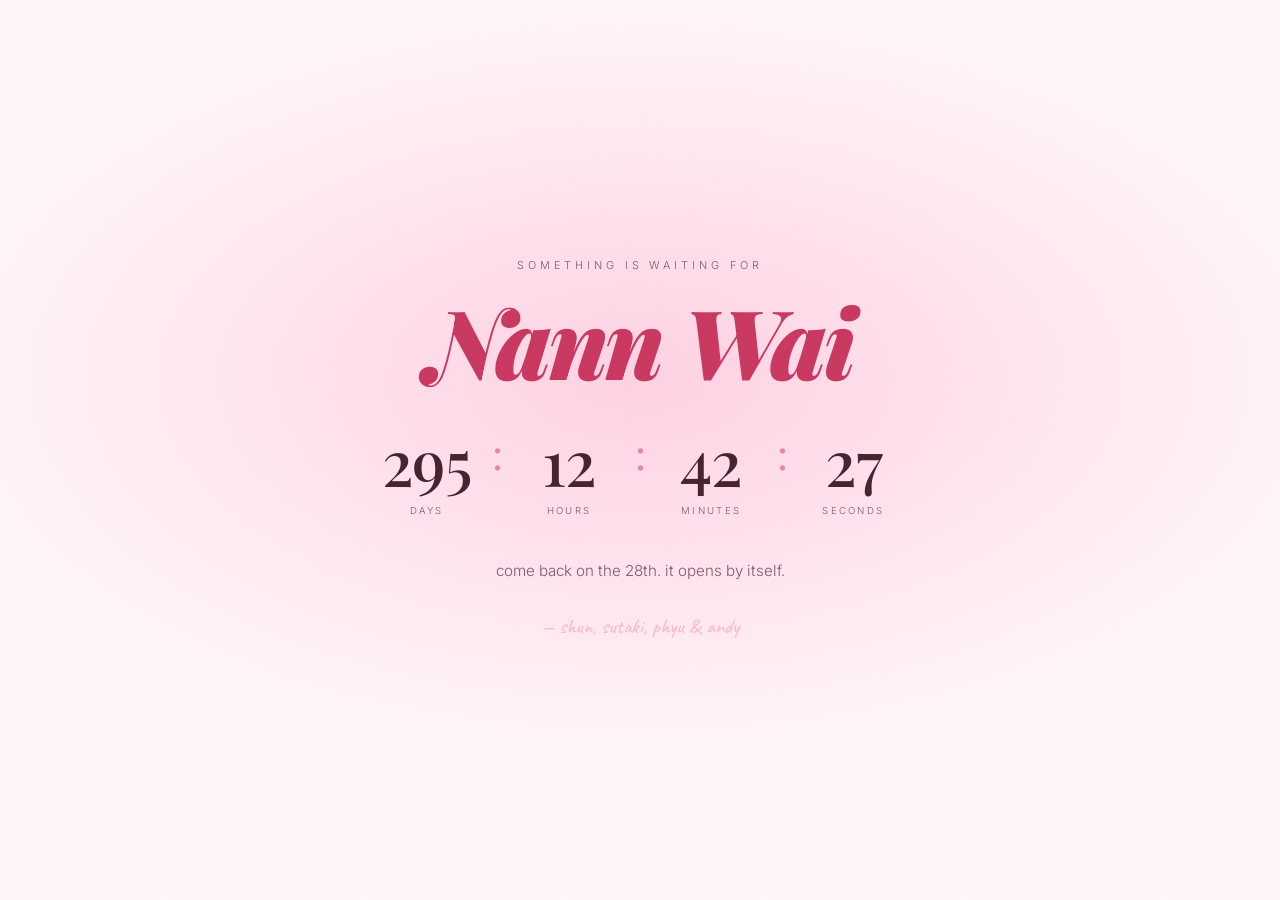
==== commit ef29da9f: "Reframe the boyfriend's letter, trim open-when list, allow video in a letter - The boyfriend's card " ====
--- a/index.html
+++ b/index.html
@@ -140,6 +140,7 @@
     <p class="reader-eyebrow" id="reader-eyebrow"></p>
     <h3 class="reader-title" id="reader-title"></h3>
     <div class="reader-body" id="reader-body"></div>
+    <div class="reader-video" id="reader-video"></div>
     <div class="reader-photos" id="reader-photos"></div>
     <p class="reader-sign" id="reader-sign"></p>
     <p class="reader-meta" id="reader-meta"></p>
--- a/assets/css/style.css
+++ b/assets/css/style.css
@@ -1082,3 +1082,15 @@
   white-space: normal;
   font-size: 0.88rem;
 }
+
+/* ============ a video inside a letter ============ */
+.reader-video {
+  margin-top: 2.2rem;
+  border-radius: 14px;
+  overflow: hidden;
+  border: 1px solid var(--line);
+  aspect-ratio: 16 / 9;
+}
+.reader-video:empty { display: none; }
+.reader-video iframe,
+.reader-video video { width: 100%; height: 100%; border: 0; display: block; }
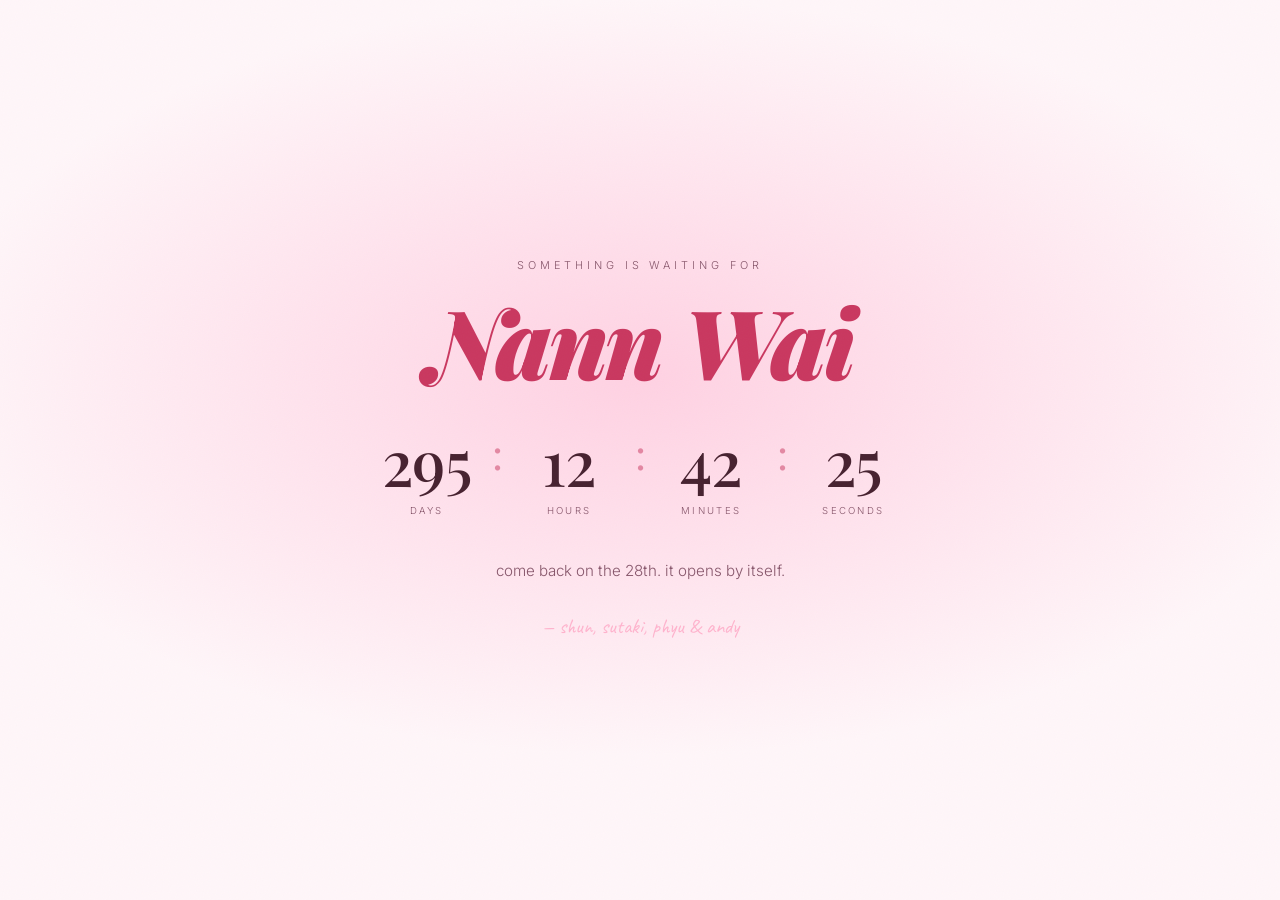
==== commit c663c9de: "Replace Shun's letter with his final version His own final text, verbatim except one stray Japanese " ====
--- a/index.html
+++ b/index.html
@@ -10,7 +10,7 @@
 <link rel="icon" href="data:image/svg+xml,<svg xmlns='http://www.w3.org/2000/svg' viewBox='0 0 100 100'><text y='.9em' font-size='90'>&#10084;&#65039;</text></svg>">
 <link rel="preconnect" href="https://fonts.googleapis.com">
 <link rel="preconnect" href="https://fonts.gstatic.com" crossorigin>
-<link href="https://fonts.googleapis.com/css2?family=Playfair+Display:ital,wght@0,500;0,700;0,900;1,500;1,700&family=Inter:wght@300;400;500;600&family=Caveat:wght@500;600&family=Noto+Sans+Myanmar:wght@400;500&display=swap" rel="stylesheet">
+<link href="https://fonts.googleapis.com/css2?family=Playfair+Display:ital,wght@0,500;0,700;0,900;1,500;1,700&family=Inter:wght@300;400;500;600&family=Caveat:wght@500;600&family=Noto+Sans+Myanmar:wght@400;500&family=Noto+Serif+JP:wght@400;500&display=swap" rel="stylesheet">
 <link rel="stylesheet" href="assets/css/style.css">
 </head>
 <body>
--- a/assets/css/style.css
+++ b/assets/css/style.css
@@ -133,7 +133,7 @@
   margin: 0;
   background: var(--bg);
   color: var(--text);
-  font-family: "Inter", -apple-system, BlinkMacSystemFont, "Segoe UI", sans-serif;
+  font-family: "Inter", -apple-system, BlinkMacSystemFont, "Segoe UI", "Noto Serif JP", "Noto Sans Myanmar", sans-serif;
   font-size: 16px;
   line-height: 1.7;
   font-weight: 300;
@@ -546,15 +546,21 @@
 }
 
 /* ============================ photos ============================ */
+/* A column layout, not a fixed grid: every photo keeps its own shape, so
+   a wide group shot never gets cropped down to a portrait tile. */
 .photo-grid {
-  display: grid;
-  grid-template-columns: repeat(auto-fill, minmax(230px, 1fr));
-  gap: 1rem;
-}
+  columns: 3;
+  column-gap: 1rem;
+}
+@media (max-width: 900px) { .photo-grid { columns: 2; } }
+@media (max-width: 520px) { .photo-grid { columns: 1; } }
 
 .photo {
   position: relative;
-  aspect-ratio: 4 / 5;
+  display: block;
+  width: 100%;
+  margin: 0 0 1rem;
+  break-inside: avoid;
   background: var(--surface);
   border: 1px solid var(--line);
   border-radius: 16px;
@@ -565,8 +571,7 @@
 }
 .photo img {
   width: 100%;
-  height: 100%;
-  object-fit: cover;
+  height: auto;
   filter: saturate(0.94) contrast(1.04);
   transition: transform 0.9s cubic-bezier(.22,.61,.36,1), filter 0.6s;
 }
@@ -592,6 +597,7 @@
 .photo.empty {
   display: grid;
   place-items: center;
+  aspect-ratio: 4 / 5;
   cursor: default;
   border-style: dashed;
   background: var(--surface);
@@ -865,13 +871,25 @@
 }
 
 .reader-body {
-  font-family: "Playfair Display", Georgia, serif;
+  font-family: "Playfair Display", "Noto Serif JP", "Noto Sans Myanmar", Georgia, serif;
   font-size: 1.09rem;
   line-height: 1.95;
   font-weight: 500;
 }
-.reader-body p { margin: 0 0 1.35rem; }
+/* keeps deliberate line breaks inside a paragraph (Shun's "when I..." lines) */
+.reader-body p { margin: 0 0 1.35rem; white-space: pre-line; }
 .reader-body em { color: var(--accent); font-style: italic; }
+
+/* a line beginning "> " in content.js becomes a quoted verse */
+.reader-body blockquote {
+  margin: 2rem 0;
+  padding: 0.2rem 0 0.2rem 1.4rem;
+  border-left: 2px solid var(--accent);
+  font-style: italic;
+  color: var(--muted);
+  white-space: pre-line;
+  line-height: 1.85;
+}
 
 .reader-sign {
   font-family: "Caveat", cursive;
@@ -953,7 +971,6 @@
     padding: 0.8rem 0.2rem 0.7rem;
   }
   .env-grid, .letter-grid { grid-template-columns: repeat(auto-fill, minmax(150px, 1fr)); }
-  .photo-grid { grid-template-columns: repeat(2, 1fr); gap: 0.6rem; }
   .theme-toggle-text { display: none; }
   .theme-toggle { padding: 0.55rem; }
   .lb-nav { width: 40px; height: 40px; }
@@ -1067,7 +1084,16 @@
   border-radius: 14px;
   border: 1px solid var(--line);
 }
-.reader-photos.two { grid-template-columns: 1fr 1fr; }
+.reader-photos.two   { grid-template-columns: 1fr 1fr; }
+.reader-photos.three { grid-template-columns: repeat(3, 1fr); }
+/* in a multi-column set, crop to a common shape so the row lines up */
+.reader-photos.two img,
+.reader-photos.three img { aspect-ratio: 3 / 4; object-fit: cover; }
+
+@media (max-width: 640px) {
+  .reader-photos.three { grid-template-columns: 1fr; }
+  .reader-photos.three img { aspect-ratio: auto; }
+}
 
 /* ============ Burmese ============ */
 .is-my {
